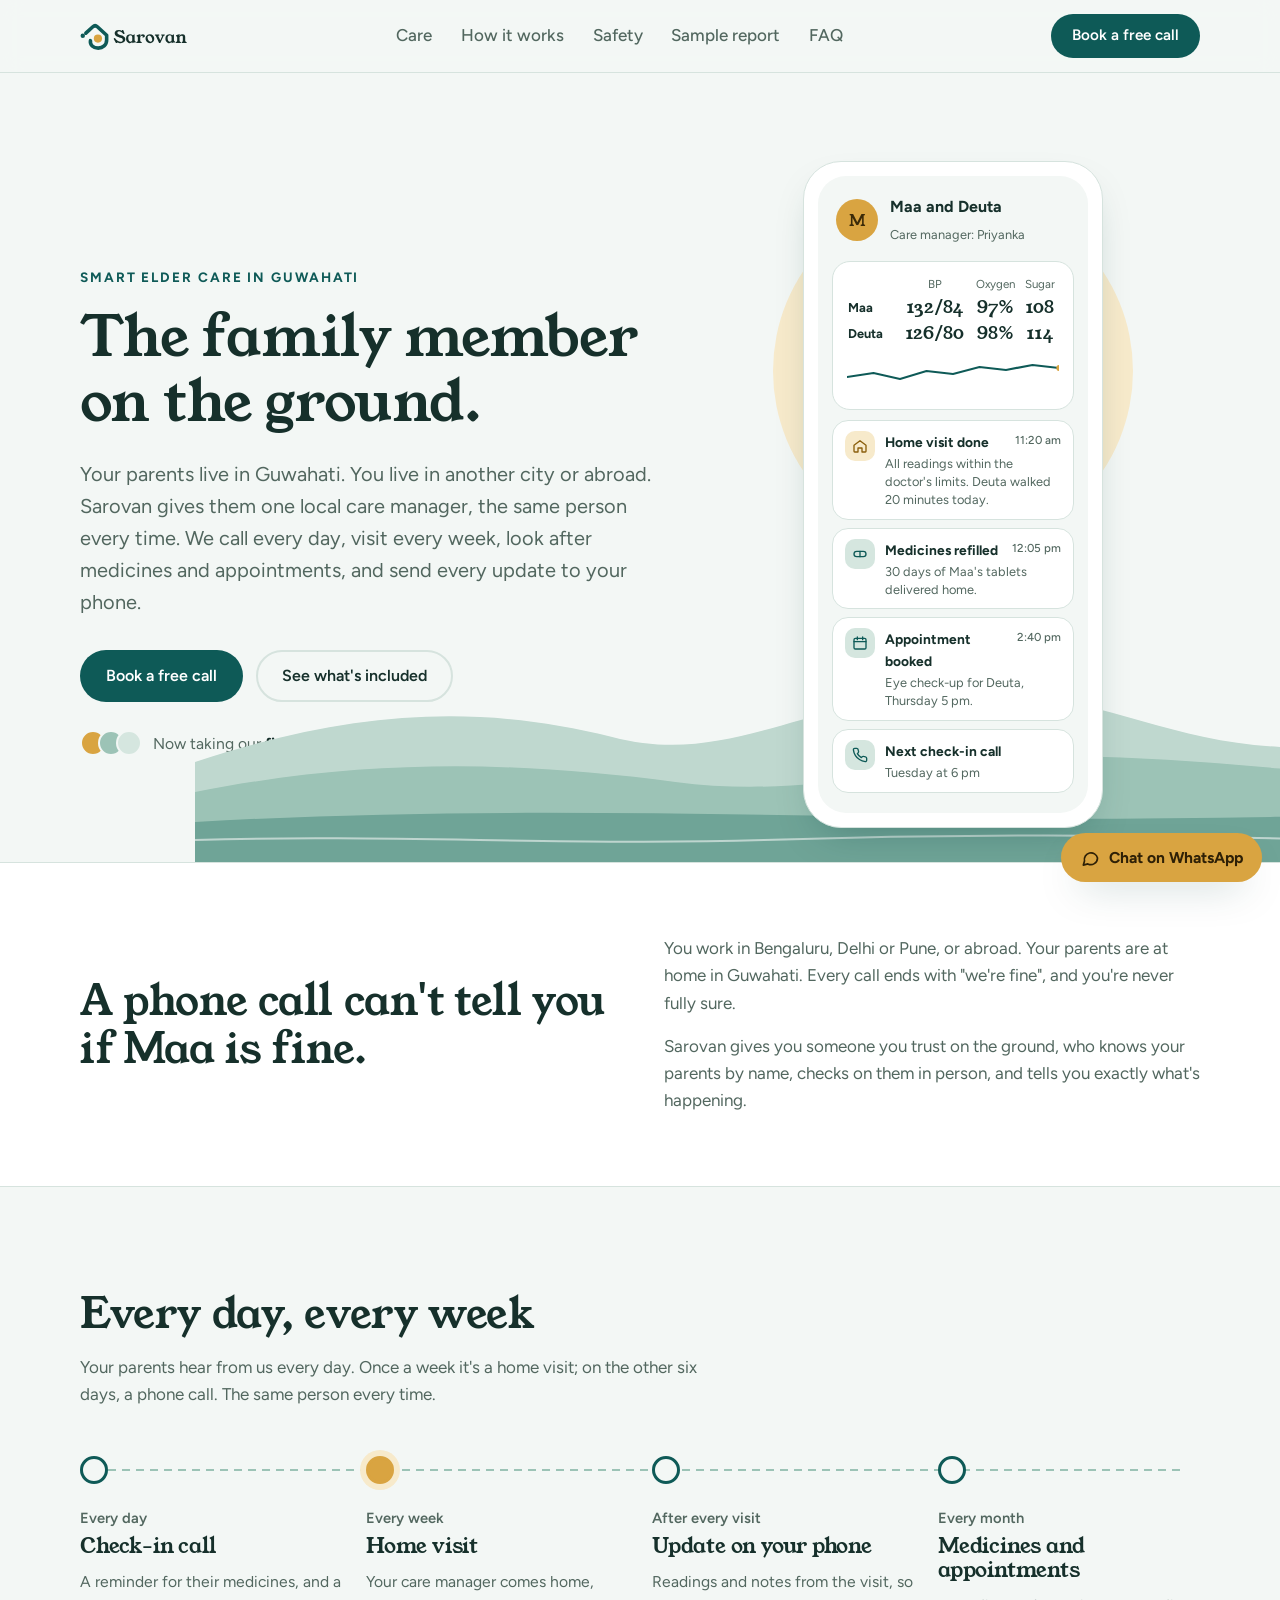
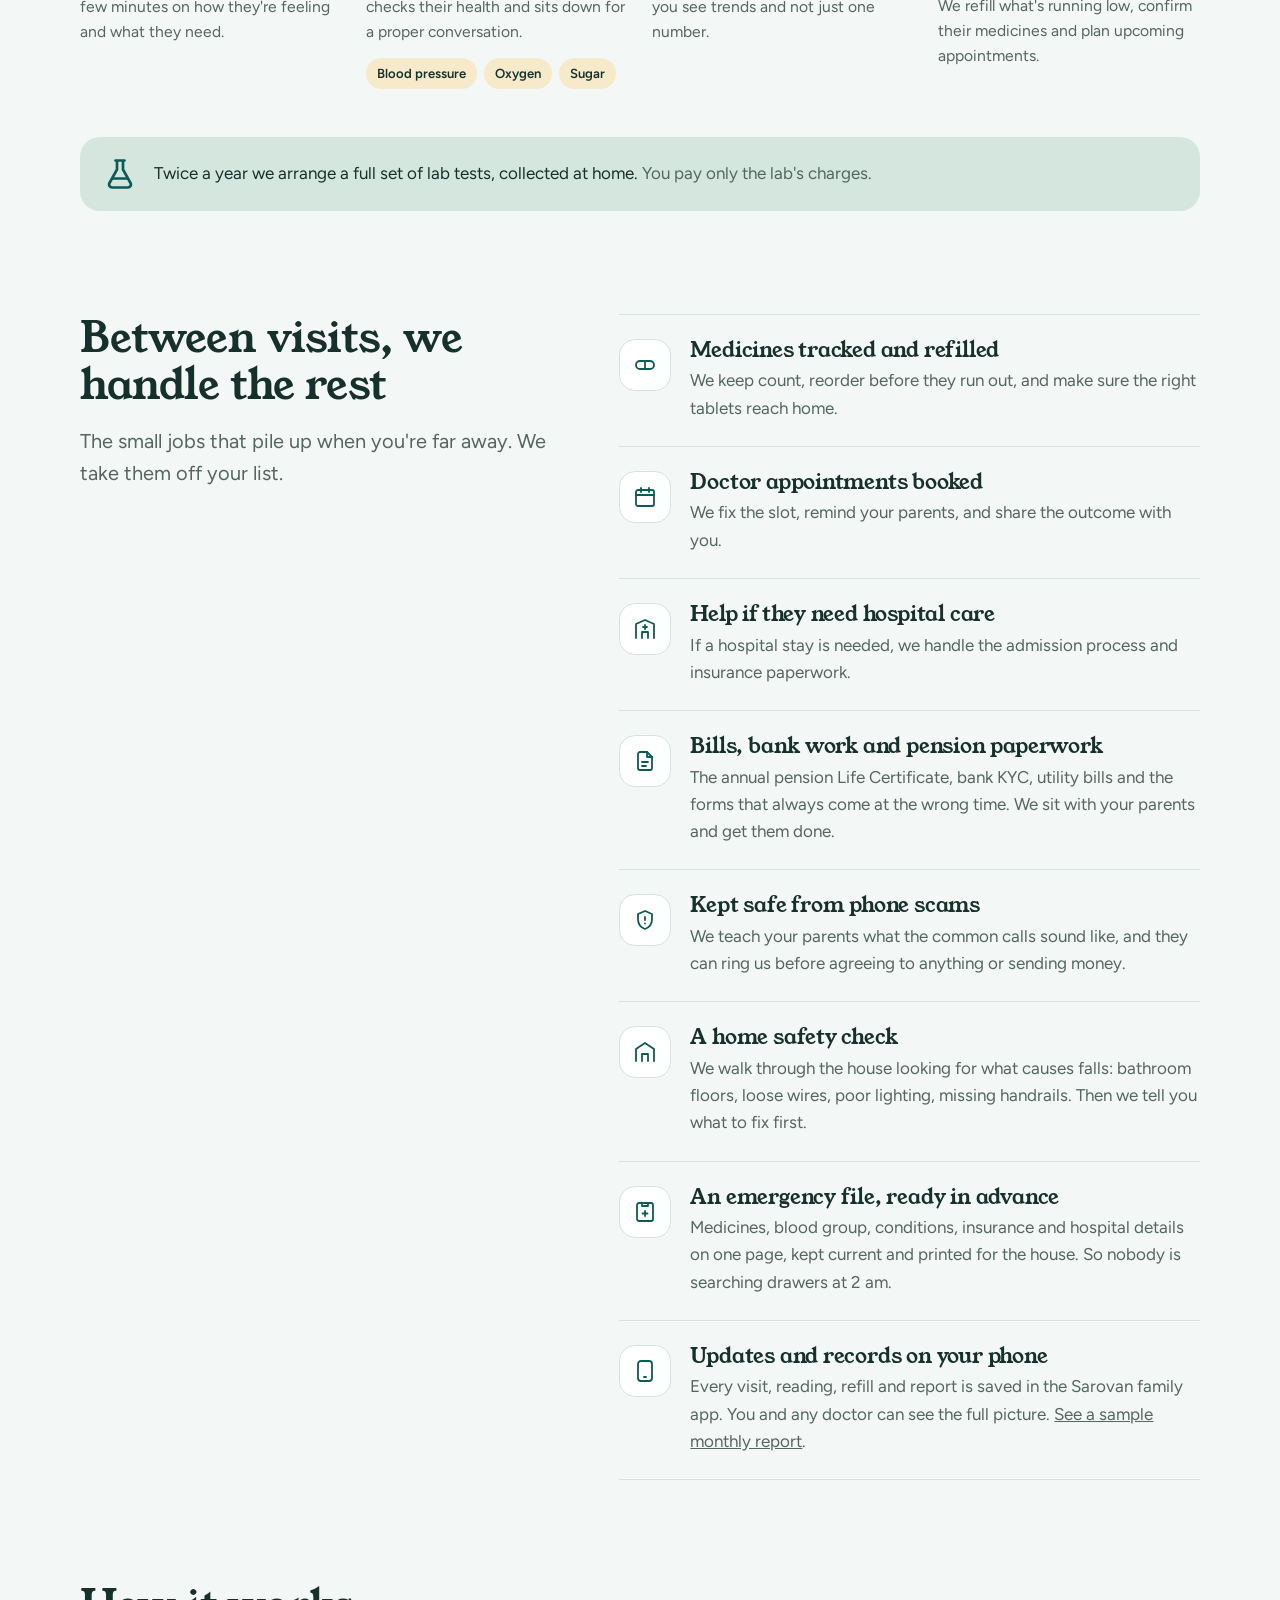
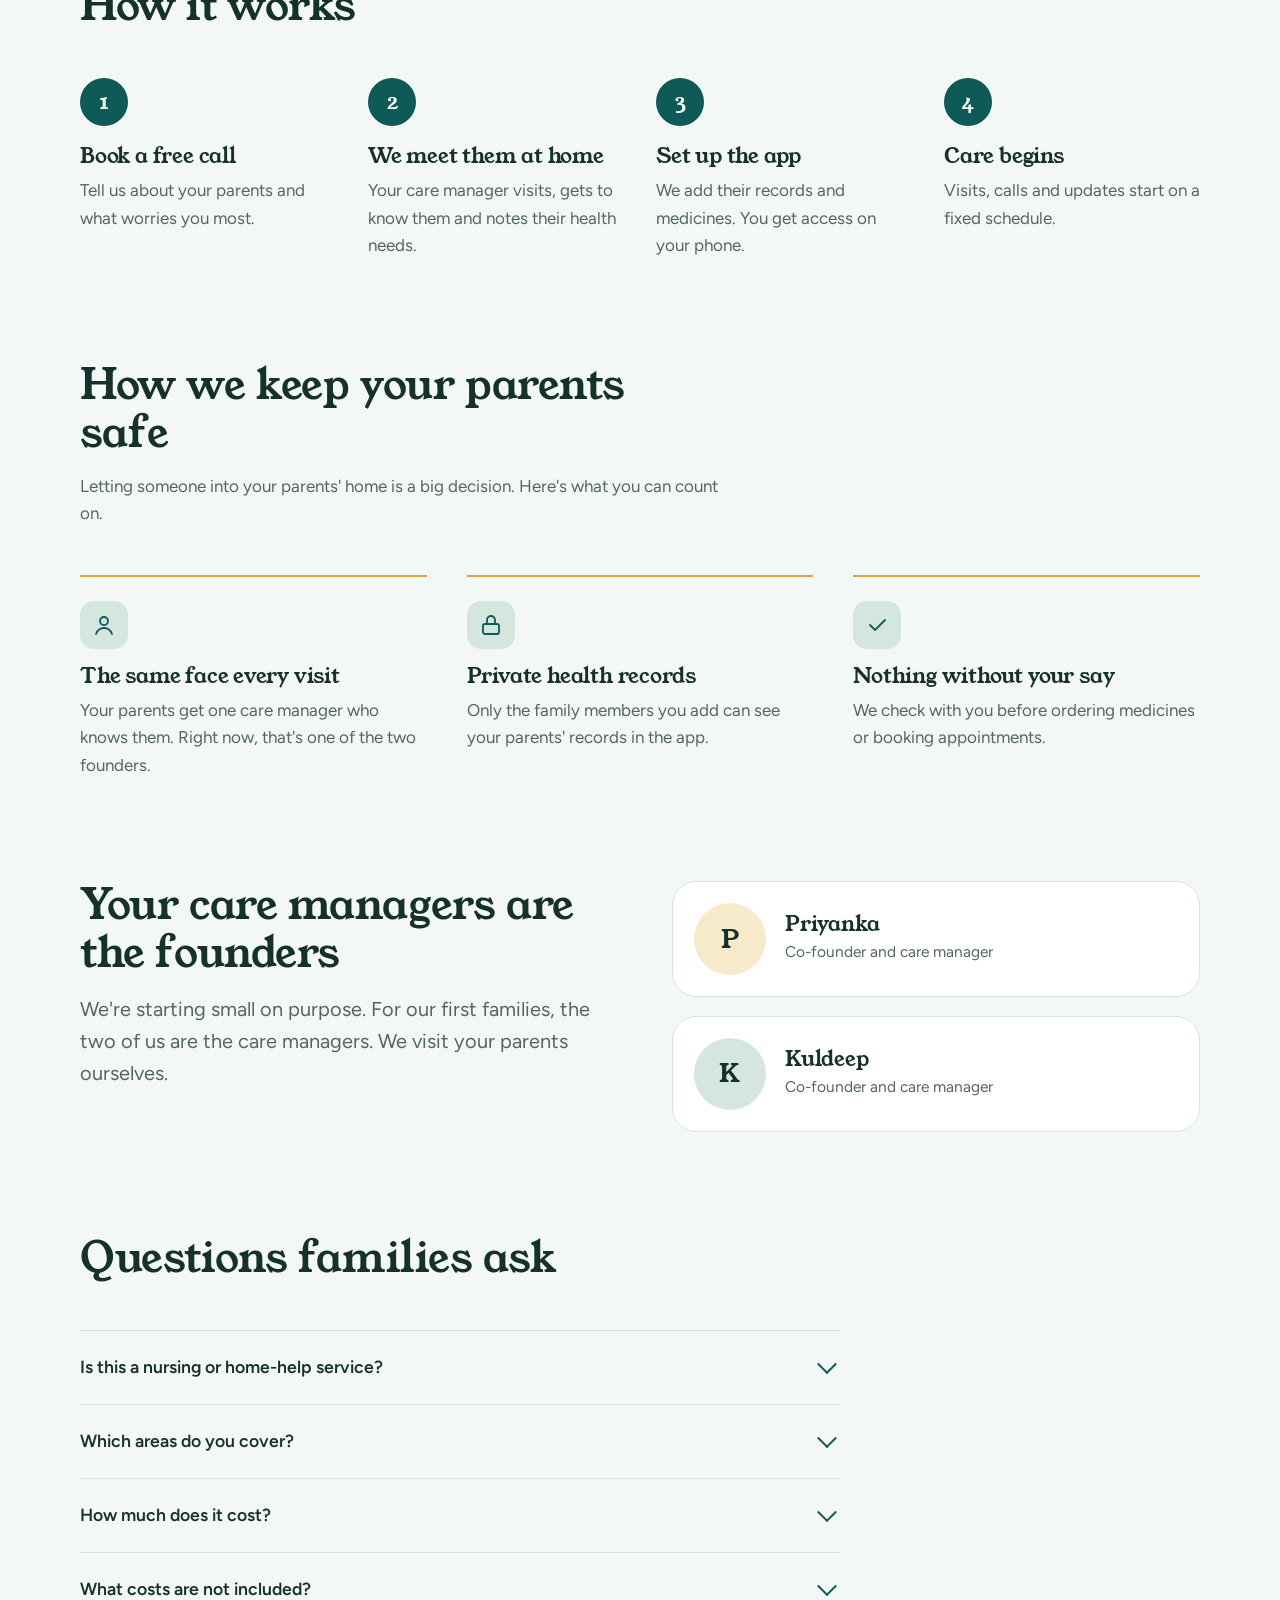
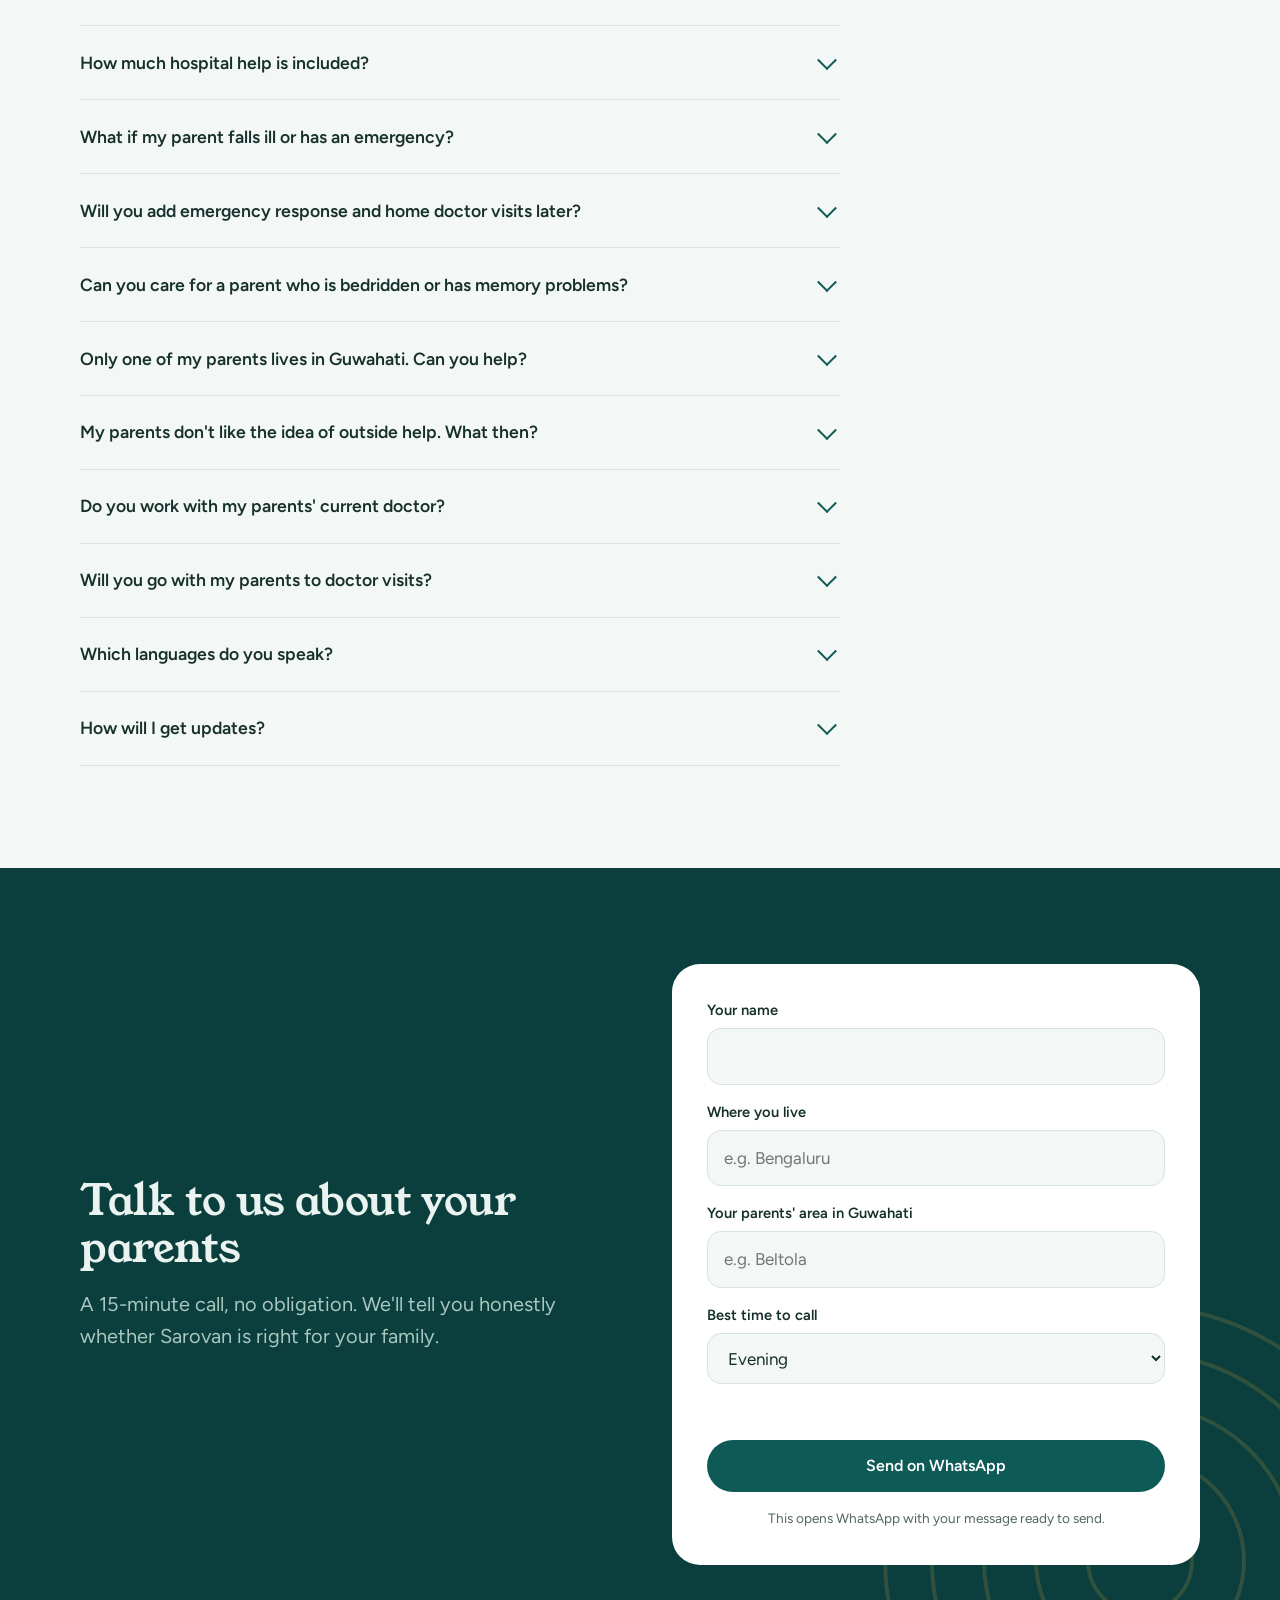
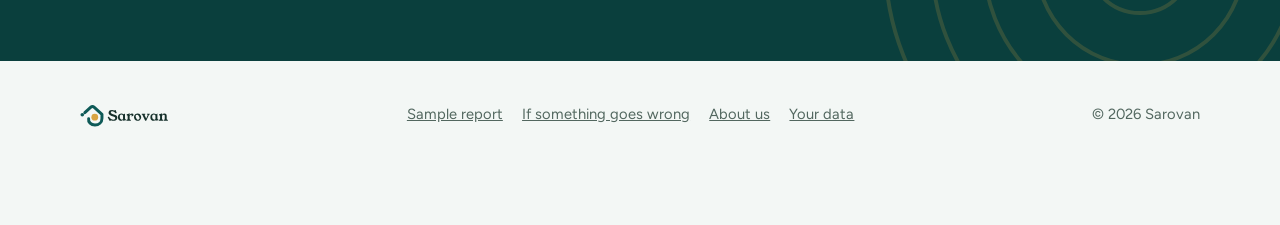
==== index.html @ 0ba33b28 "Sample readings per parent, doctor's-limits wording, report recheck - Home page sample card: one row" ====
<!doctype html>
<html lang="en">
<head>
<meta charset="utf-8">
<meta name="viewport" content="width=device-width, initial-scale=1">
<title>Sarovan | Smart elder care in Guwahati</title>
<meta name="description" content="Sarovan is the family member on the ground for parents in Guwahati whose children live far away. Daily calls, weekly home visits, and every update on your phone.">
<link rel="preconnect" href="https://fonts.googleapis.com">
<link rel="preconnect" href="https://fonts.gstatic.com" crossorigin>
<link href="https://fonts.googleapis.com/css2?family=Figtree:wght@400;500;600;700&family=Young+Serif&display=swap" rel="stylesheet">
<link rel="icon" href="/assets/favicon.ico" sizes="any">
<link rel="apple-touch-icon" href="/assets/sarovan-app-icon-180.png">
<meta property="og:image" content="https://sarovan.com/assets/og-image.png">
<meta name="twitter:image" content="https://sarovan.com/assets/og-image.png">
<style>
:root{
  --bg:#F3F7F5;
  --surface:#FFFFFF;
  --ink:#16302B;
  --muted:#52675F;
  --teal:#0E5A57;
  --teal-deep:#0A3F3D;
  --on-teal:#FFFFFF;
  --gold:#D9A441;
  --gold-soft:#F7EACB;
  --sage:#D5E6DF;
  --line:#D6E3DE;
  --hill-1:#BFD8CF;
  --hill-2:#9CC3B6;
  --hill-3:#6FA497;
  --band-bg:#0A3F3D;
  --band-ink:#EAF3F0;
  --band-muted:#A9C7BF;
  --shadow:0 18px 40px -18px rgba(10,63,61,.35);
  --serif:"Young Serif", Georgia, "Times New Roman", serif;
  --sans:"Figtree", system-ui, -apple-system, "Segoe UI", Roboto, sans-serif;
}
@media (prefers-color-scheme: dark){
  :root:not([data-theme="light"]){
    --bg:#0D1A18; --surface:#142522; --ink:#E6F0EC; --muted:#9BB2AA;
    --teal:#5DB5A9; --teal-deep:#0A2B29; --on-teal:#06201E;
    --gold:#E4B659; --gold-soft:#34291A; --sage:#1B3430; --line:#24403B;
    --hill-1:#1A3531; --hill-2:#1F4540; --hill-3:#28574F;
    --band-bg:#07211F; --band-ink:#E6F0EC; --band-muted:#8FB0A7;
    --shadow:0 18px 40px -18px rgba(0,0,0,.6);
  }
}
:root[data-theme="dark"]{
  --bg:#0D1A18; --surface:#142522; --ink:#E6F0EC; --muted:#9BB2AA;
  --teal:#5DB5A9; --teal-deep:#0A2B29; --on-teal:#06201E;
  --gold:#E4B659; --gold-soft:#34291A; --sage:#1B3430; --line:#24403B;
  --hill-1:#1A3531; --hill-2:#1F4540; --hill-3:#28574F;
  --band-bg:#07211F; --band-ink:#E6F0EC; --band-muted:#8FB0A7;
  --shadow:0 18px 40px -18px rgba(0,0,0,.6);
}

*{box-sizing:border-box}
html{scroll-behavior:smooth}
@media (prefers-reduced-motion: reduce){html{scroll-behavior:auto}}
body{margin:0;background:var(--bg);color:var(--ink);font-family:var(--sans);font-size:1.0625rem;line-height:1.6;-webkit-font-smoothing:antialiased}
img,svg{max-width:100%}
a{color:inherit}
:focus-visible{outline:3px solid var(--gold);outline-offset:3px;border-radius:6px}
.wrap{width:min(1120px,100% - 40px);margin-inline:auto}
h1,h2,h3{font-family:var(--serif);font-weight:400;line-height:1.15;margin:0;letter-spacing:-.01em}
h1{font-size:clamp(2.3rem,5.2vw,3.9rem)}
h2{font-size:clamp(1.8rem,3.6vw,2.6rem)}
h3{font-size:1.3rem}
p{margin:0}
.lede{font-size:clamp(1.08rem,1.6vw,1.25rem);color:var(--muted);max-width:34em}

/* buttons */
.btn{display:inline-flex;align-items:center;justify-content:center;gap:.5rem;font:600 1rem/1 var(--sans);padding:1rem 1.5rem;border-radius:999px;text-decoration:none;border:2px solid transparent;cursor:pointer;transition:background .2s,color .2s,border-color .2s}
.btn-primary{background:var(--teal);color:var(--on-teal)}
.btn-primary:hover{background:var(--teal-deep);color:#fff}
.btn-ghost{border-color:var(--line);color:var(--ink);background:transparent}
.btn-ghost:hover{border-color:var(--teal)}

/* header */
.site-header{position:sticky;top:0;z-index:20;background:color-mix(in srgb,var(--bg) 88%,transparent);backdrop-filter:blur(10px);-webkit-backdrop-filter:blur(10px);border-bottom:1px solid var(--line)}
.nav{display:flex;align-items:center;justify-content:space-between;height:72px;gap:1rem}
.brand{display:flex;align-items:center;gap:.6rem;text-decoration:none;font-family:var(--serif);font-size:1.55rem;color:var(--ink)}
.brand img{height:34px;width:auto;display:block}
.nav-links{display:flex;gap:1.8rem;list-style:none;margin:0;padding:0}
.nav-links a{text-decoration:none;color:var(--muted);font-weight:500}
.nav-links a:hover{color:var(--ink)}
.nav .btn{padding:.75rem 1.2rem;font-size:.95rem}
@media (max-width:860px){.nav-links{display:none}}

/* hero */
.hero{position:relative;overflow:hidden;padding:clamp(3rem,7vw,5.5rem) 0 0}
.hero-grid{display:grid;grid-template-columns:1.08fr .92fr;gap:3rem;align-items:center}
.hero h1{max-width:12em;font-size:min(calc(5.36vw - 4.7px),3.55rem)} /* keeps "The family member" on one line, as in the deck */
@media (max-width:860px){.hero h1{font-size:clamp(1.7rem,calc((100vw - 40px) / 10.1),3.55rem)}}
.hero .kicker{color:var(--teal);font-weight:700;font-size:.85rem;letter-spacing:.14em;text-transform:uppercase;margin-bottom:1rem}
.hero .nowrap{white-space:nowrap}
.hero .lede{margin-top:1.4rem}
.hero-actions{display:flex;flex-wrap:wrap;gap:.8rem;margin-top:2rem}
.enrol-note{display:flex;align-items:center;gap:.7rem;margin-top:1.8rem;color:var(--muted);font-size:.98rem}
.enrol-note .seats{display:flex}
.enrol-note .seats span{width:26px;height:26px;border-radius:50%;border:2px solid var(--bg);margin-left:-8px;background:var(--sage)}
.enrol-note .seats span:first-child{margin-left:0;background:var(--gold)}
.enrol-note .seats span:nth-child(2){background:var(--hill-2)}
.enrol-note strong{color:var(--ink)}

.hero-visual{position:relative;display:flex;justify-content:center;align-items:flex-end;min-height:560px}
.sun{position:absolute;width:360px;height:360px;border-radius:50%;background:var(--gold-soft);top:30px;left:50%;transform:translateX(-50%)}
.sun::after{content:"";position:absolute;inset:60px;border-radius:50%;background:var(--gold);opacity:.35}
.landscape{position:absolute;left:-40vw;right:-40vw;bottom:0;height:220px;pointer-events:none}
.landscape svg{width:100%;height:100%;display:block}

/* phone */
.phone{position:relative;z-index:2;width:300px;background:var(--surface);border-radius:38px;padding:14px;box-shadow:var(--shadow);border:1px solid var(--line);margin-bottom:34px}
.phone-screen{border-radius:28px;background:var(--bg);padding:18px 14px 20px;min-height:500px}
.ph-top{display:flex;align-items:center;gap:.7rem;padding:0 4px 14px}
.ph-avatar{width:42px;height:42px;border-radius:50%;background:var(--gold);display:grid;place-items:center;font-family:var(--serif);color:#3B2A08;font-size:1rem}
.ph-top b{display:block;font-size:1rem}
.ph-top small{color:var(--muted);font-size:.8rem}
.vitals{background:var(--surface);border-radius:18px;padding:12px 14px;border:1px solid var(--line);margin-bottom:10px}
.vitals-table{width:100%;border-collapse:collapse;text-align:center}
.vitals-table thead th{color:var(--muted);font-size:.72rem;font-weight:400;padding-bottom:2px}
.vitals-table tbody th{text-align:left;font-size:.8rem;font-weight:700;padding-right:.4rem}
.vitals-table td{font-family:var(--serif);font-size:1.1rem;line-height:1.35;white-space:nowrap}
.spark{margin-top:8px;height:34px;width:100%}
.feed{display:flex;flex-direction:column;gap:8px}
.note{background:var(--surface);border-radius:16px;padding:10px 12px;border:1px solid var(--line);display:grid;grid-template-columns:30px 1fr;gap:10px;align-items:start}
.note .ic{width:30px;height:30px;border-radius:10px;display:grid;place-items:center;background:var(--sage);color:var(--teal)}
.note .ic.gold{background:var(--gold-soft);color:#8A5E0B}
@media (prefers-color-scheme: dark){:root:not([data-theme="light"]) .note .ic.gold{color:var(--gold)}}
:root[data-theme="dark"] .note .ic.gold{color:var(--gold)}
.note .ic svg{width:16px;height:16px}
.note b{font-size:.86rem;display:flex;justify-content:space-between;gap:.5rem}
.note b time{color:var(--muted);font-weight:500;font-size:.72rem;white-space:nowrap}
.note p{font-size:.8rem;color:var(--muted);line-height:1.4;margin-top:2px}
@media (prefers-reduced-motion: no-preference){
  .feed .note{opacity:0;transform:translateY(12px);animation:rise .55s cubic-bezier(.2,.7,.2,1) forwards}
  .feed .note:nth-child(1){animation-delay:.5s}
  .feed .note:nth-child(2){animation-delay:1.1s}
  .feed .note:nth-child(3){animation-delay:1.7s}
  .feed .note:nth-child(4){animation-delay:2.3s}
}
@keyframes rise{to{opacity:1;transform:none}}

@media (max-width:860px){
  .hero-grid{grid-template-columns:1fr;gap:1rem}
  .hero-visual{min-height:auto;padding-top:2rem}
  .sun{width:280px;height:280px}
  .phone{width:min(300px,100%)}
}

/* distance statement */
.distance{background:var(--surface);border-block:1px solid var(--line);padding:clamp(3rem,6vw,4.5rem) 0}
.distance-grid{display:grid;grid-template-columns:1fr 1fr;gap:3rem;align-items:center}
.distance h2{max-width:14em}
.distance p{color:var(--muted);max-width:32em}
.distance p + p{margin-top:1rem}
@media (max-width:860px){.distance-grid{grid-template-columns:1fr;gap:1.2rem}}

/* sections */
.section{padding:clamp(4rem,8vw,6.5rem) 0}
.section-head{max-width:40rem;margin-bottom:3rem}
.section-head p{color:var(--muted);margin-top:1rem}

/* month timeline */
.month{position:relative;display:grid;grid-template-columns:repeat(4,1fr);gap:1.5rem;list-style:none;margin:0;padding:0}
.month::before{content:"";position:absolute;top:13px;left:14px;right:14px;height:2px;background:repeating-linear-gradient(90deg,var(--hill-2) 0 8px,transparent 8px 14px)}
.month li{position:relative;padding-top:3rem}
.dot{position:absolute;top:0;left:0;width:28px;height:28px;border-radius:50%;background:var(--bg);border:3px solid var(--teal)}
.month li.visit .dot{background:var(--gold);border-color:var(--gold);box-shadow:0 0 0 6px var(--gold-soft)}
.wk{font-weight:600;color:var(--muted);font-size:.92rem}
.month h3{margin:.25rem 0 .6rem}
.month p{color:var(--muted);font-size:.98rem}
.checks{display:flex;flex-wrap:wrap;gap:.4rem;margin-top:.9rem;padding:0;list-style:none}
.checks li{padding:.3rem .7rem;border-radius:999px;background:var(--gold-soft);font-size:.82rem;font-weight:600}
.twice{margin-top:3rem;display:flex;align-items:center;gap:1rem;padding:1.2rem 1.4rem;border-radius:20px;background:var(--sage)}
.twice svg{flex:none;width:36px;height:36px;color:var(--teal)}
.twice p{color:var(--ink)}
.twice span{color:var(--muted)}
@media (max-width:860px){
  .month{grid-template-columns:1fr;gap:2rem;padding-left:3rem}
  .month::before{top:14px;bottom:14px;left:13px;right:auto;width:2px;height:auto;background:repeating-linear-gradient(180deg,var(--hill-2) 0 8px,transparent 8px 14px)}
  .month li{padding-top:0}
  .dot{left:-3rem}
}

/* between visits */
.between{display:grid;grid-template-columns:.9fr 1.1fr;gap:4rem;align-items:start}
.between-list{list-style:none;margin:0;padding:0}
.between-list li{display:grid;grid-template-columns:52px 1fr;gap:1.2rem;padding:1.5rem 0;border-top:1px solid var(--line)}
.between-list li:last-child{border-bottom:1px solid var(--line)}
.between-list .ic{width:52px;height:52px;border-radius:16px;background:var(--surface);border:1px solid var(--line);display:grid;place-items:center;color:var(--teal)}
.between-list .ic svg{width:24px;height:24px}
.between-list p{color:var(--muted);margin-top:.3rem}
@media (max-width:860px){.between{grid-template-columns:1fr;gap:2rem}}

/* steps */
.steps{display:grid;grid-template-columns:repeat(4,1fr);gap:2rem;counter-reset:step;list-style:none;margin:0;padding:0}
.steps li{counter-increment:step}
.steps li::before{content:counter(step);display:grid;place-items:center;width:48px;height:48px;border-radius:50%;background:var(--teal);color:var(--on-teal);font-family:var(--serif);font-size:1.3rem;margin-bottom:1.2rem}
.steps p{color:var(--muted);margin-top:.5rem}
@media (max-width:860px){.steps{grid-template-columns:1fr 1fr}}
@media (max-width:520px){.steps{grid-template-columns:1fr}}

/* safety */
.trust{list-style:none;margin:0;padding:0;display:grid;grid-template-columns:repeat(3,1fr);gap:2.5rem}
.trust li{border-top:2px solid var(--gold);padding-top:1.5rem}
.trust .ic{width:48px;height:48px;border-radius:14px;background:var(--sage);color:var(--teal);display:grid;place-items:center;margin-bottom:1rem}
.trust .ic svg{width:24px;height:24px}
.trust p{color:var(--muted);margin-top:.5rem}
@media (max-width:860px){.trust{grid-template-columns:1fr;gap:2rem}}

/* founders */
.founders{display:grid;grid-template-columns:1fr 1fr;gap:4rem;align-items:start}
.people{display:grid;gap:1.2rem}
.person{display:grid;grid-template-columns:72px 1fr;gap:1.2rem;align-items:center;padding:1.3rem;background:var(--surface);border-radius:24px;border:1px solid var(--line)}
.person .av{width:72px;height:72px;border-radius:50%;display:grid;place-items:center;font-family:var(--serif);font-size:1.6rem;background:var(--gold-soft);color:var(--ink)}
.person:nth-child(2) .av{background:var(--sage)}
.person p{color:var(--muted);font-size:.97rem;margin-top:.2rem}
@media (max-width:860px){.founders{grid-template-columns:1fr;gap:2.5rem}}

/* faq */
.faq{max-width:760px}
.faq details{border-top:1px solid var(--line)}
.faq details:last-child{border-bottom:1px solid var(--line)}
.faq summary{list-style:none;cursor:pointer;padding:1.4rem 2.5rem 1.4rem 0;font-weight:600;font-size:1.1rem;position:relative}
.faq summary::-webkit-details-marker{display:none}
.faq summary::after{content:"";position:absolute;right:6px;top:50%;width:12px;height:12px;border-right:2px solid var(--teal);border-bottom:2px solid var(--teal);transform:translateY(-70%) rotate(45deg);transition:transform .2s}
.faq details[open] summary::after{transform:translateY(-30%) rotate(-135deg)}
.faq details p{padding:0 0 1.4rem;color:var(--muted);max-width:40em}

/* contact */
.contact{background:var(--band-bg);color:var(--band-ink);padding:clamp(4rem,8vw,6rem) 0;position:relative;overflow:hidden}
.contact-grid{display:grid;grid-template-columns:1fr 1fr;gap:4rem;align-items:center;position:relative;z-index:1}
.contact p.lede{color:var(--band-muted);margin-top:1rem}
.form{background:var(--surface);color:var(--ink);border-radius:28px;padding:clamp(1.5rem,3vw,2.2rem);display:grid;gap:1rem}
.field label{display:block;font-weight:600;font-size:.92rem;margin-bottom:.35rem}
.field input,.field select{width:100%;font:inherit;padding:.85rem 1rem;border-radius:14px;border:1.5px solid var(--line);background:var(--bg);color:var(--ink)}
.field input:focus,.field select:focus{outline:none;border-color:var(--teal)}
.form .btn{width:100%;margin-top:.4rem}
.form-hint{font-size:.85rem;color:var(--muted);text-align:center}
.form-error{font-size:.9rem;color:#B3261E;min-height:1.2em}
@media (prefers-color-scheme: dark){:root:not([data-theme="light"]) .form-error{color:#F2B8B5}}
:root[data-theme="dark"] .form-error{color:#F2B8B5}
.ripples{position:absolute;right:-120px;bottom:-160px;width:520px;height:520px;opacity:.18;color:var(--gold)}
@media (max-width:860px){.contact-grid{grid-template-columns:1fr;gap:2.5rem}}

/* floating chat */
.chat-fab{position:fixed;right:18px;bottom:18px;z-index:30;display:inline-flex;align-items:center;gap:.55rem;padding:.9rem 1.2rem;border-radius:999px;background:var(--gold);color:#2E2006;font:700 .98rem/1 var(--sans);text-decoration:none;box-shadow:var(--shadow)}
.chat-fab:hover{filter:brightness(1.05)}
.chat-fab svg{width:20px;height:20px}
@media (max-width:520px){.chat-fab span{display:none}.chat-fab{padding:1rem}}

footer{padding:2.5rem 0 6rem;color:var(--muted);font-size:.92rem}
.foot{display:flex;flex-wrap:wrap;justify-content:space-between;gap:1rem;align-items:center}
.foot .brand{font-size:1.25rem}
.foot .brand img{height:28px;width:auto;display:block}
</style>
</head>
<body>

<header class="site-header">
  <nav class="wrap nav" aria-label="Main">
    <a class="brand" href="/" aria-label="Sarovan home">
      <picture>
        <source srcset="/assets/sarovan-logo-dark.svg" media="(prefers-color-scheme: dark)">
        <img src="/assets/sarovan-logo.svg" alt="Sarovan" width="204" height="64">
      </picture>
    </a>
    <ul class="nav-links">
      <li><a href="#care">Care</a></li>
      <li><a href="#how">How it works</a></li>
      <li><a href="#safety">Safety</a></li>
      <li><a href="/sample-report/">Sample report</a></li>
      <li><a href="#faq">FAQ</a></li>
    </ul>
    <a class="btn btn-primary" href="#contact">Book a free call</a>
  </nav>
</header>

<main id="top">

<section class="hero">
  <div class="wrap hero-grid">
    <div>
      <p class="kicker">Smart elder care in Guwahati</p>
      <h1>The family member <span class="nowrap">on the ground.</span></h1>
      <p class="lede">Your parents live in Guwahati. You live in another city or abroad. Sarovan gives them one local care manager, the same person every time. We call every day, visit every week, look after medicines and appointments, and send every update to your phone.</p>
      <div class="hero-actions">
        <a class="btn btn-primary" href="#contact">Book a free call</a>
        <a class="btn btn-ghost" href="#care">See what's included</a>
      </div>
      <div class="enrol-note">
        <div class="seats" aria-hidden="true"><span></span><span></span><span></span></div>
        <p>Now taking our <strong>first families</strong>, anywhere in Guwahati</p>
      </div>
    </div>

    <div class="hero-visual" aria-label="Example of the Sarovan family app">
      <div class="sun" aria-hidden="true"></div>
      <div class="phone">
        <div class="phone-screen">
          <div class="ph-top">
            <div class="ph-avatar" aria-hidden="true">M</div>
            <div><b>Maa and Deuta</b><small>Care manager: Priyanka</small></div>
          </div>
          <div class="vitals">
            <table class="vitals-table">
              <thead><tr><td></td><th scope="col">BP</th><th scope="col">Oxygen</th><th scope="col">Sugar</th></tr></thead>
              <tbody>
                <tr><th scope="row">Maa</th><td>132/84</td><td>97%</td><td>108</td></tr>
                <tr><th scope="row">Deuta</th><td>126/80</td><td>98%</td><td>114</td></tr>
              </tbody>
            </table>
            <svg class="spark" viewBox="0 0 240 34" preserveAspectRatio="none" aria-hidden="true">
              <path d="M0 22 L30 18 L60 24 L90 16 L120 19 L150 12 L180 15 L210 10 L240 13" fill="none" stroke="var(--teal)" stroke-width="2.2" stroke-linecap="round" stroke-linejoin="round"/>
              <circle cx="240" cy="13" r="3" fill="var(--gold)"/>
            </svg>
          </div>
          <div class="feed">
            <div class="note">
              <div class="ic gold"><svg viewBox="0 0 24 24" fill="none" stroke="currentColor" stroke-width="2" stroke-linecap="round" stroke-linejoin="round"><path d="M3 11l9-7 9 7v9a1 1 0 0 1-1 1h-5v-6h-6v6H4a1 1 0 0 1-1-1z"/></svg></div>
              <div><b>Home visit done <time>11:20 am</time></b><p>All readings within the doctor's limits. Deuta walked 20 minutes today.</p></div>
            </div>
            <div class="note">
              <div class="ic"><svg viewBox="0 0 24 24" fill="none" stroke="currentColor" stroke-width="2" stroke-linecap="round" stroke-linejoin="round"><rect x="3" y="8" width="18" height="8" rx="4"/><path d="M12 8v8"/></svg></div>
              <div><b>Medicines refilled <time>12:05 pm</time></b><p>30 days of Maa's tablets delivered home.</p></div>
            </div>
            <div class="note">
              <div class="ic"><svg viewBox="0 0 24 24" fill="none" stroke="currentColor" stroke-width="2" stroke-linecap="round" stroke-linejoin="round"><rect x="3" y="5" width="18" height="16" rx="2"/><path d="M16 3v4M8 3v4M3 10h18"/></svg></div>
              <div><b>Appointment booked <time>2:40 pm</time></b><p>Eye check-up for Deuta, Thursday 5 pm.</p></div>
            </div>
            <div class="note">
              <div class="ic"><svg viewBox="0 0 24 24" fill="none" stroke="currentColor" stroke-width="2" stroke-linecap="round" stroke-linejoin="round"><path d="M22 16.9v3a2 2 0 0 1-2.2 2 19.8 19.8 0 0 1-8.6-3.1 19.5 19.5 0 0 1-6-6A19.8 19.8 0 0 1 2.1 4.2 2 2 0 0 1 4.1 2h3a2 2 0 0 1 2 1.7c.1 1 .4 1.9.7 2.8a2 2 0 0 1-.5 2.1L8 9.9a16 16 0 0 0 6 6l1.3-1.3a2 2 0 0 1 2.1-.4c.9.3 1.8.6 2.8.7a2 2 0 0 1 1.7 2z"/></svg></div>
              <div><b>Next check-in call</b><p>Tuesday at 6 pm</p></div>
            </div>
          </div>
        </div>
      </div>
      <div class="landscape" aria-hidden="true">
        <svg viewBox="0 0 1200 220" preserveAspectRatio="none">
          <path d="M0 120 C120 70 220 60 330 95 C420 125 480 60 590 50 C700 40 760 100 860 105 C960 110 1040 70 1200 80 V220 H0Z" fill="var(--hill-1)"/>
          <path d="M0 150 C140 115 260 120 380 140 C500 160 600 110 720 115 C860 120 950 150 1200 135 V220 H0Z" fill="var(--hill-2)"/>
          <path d="M0 180 C200 165 400 172 600 176 C800 180 1000 168 1200 172 V220 H0Z" fill="var(--hill-3)"/>
          <path d="M0 198 C150 192 300 204 450 198 S750 192 900 198 1100 204 1200 198" stroke="var(--bg)" stroke-width="2" fill="none" opacity=".6"/>
        </svg>
      </div>
    </div>
  </div>
</section>

<section class="distance">
  <div class="wrap distance-grid">
    <h2>A phone call can't tell you if Maa is fine.</h2>
    <div>
      <p>You work in Bengaluru, Delhi or Pune, or abroad. Your parents are at home in Guwahati. Every call ends with "we're fine", and you're never fully sure.</p>
      <p>Sarovan gives you someone you trust on the ground, who knows your parents by name, checks on them in person, and tells you exactly what's happening.</p>
    </div>
  </div>
</section>

<section class="section" id="care">
  <div class="wrap">
    <div class="section-head">
      <h2>Every day, every week</h2>
      <p>Your parents hear from us every day. Once a week it's a home visit; on the other six days, a phone call. The same person every time.</p>
    </div>
    <ol class="month">
      <li>
        <span class="dot" aria-hidden="true"></span>
        <span class="wk">Every day</span>
        <h3>Check-in call</h3>
        <p>A reminder for their medicines, and a few minutes on how they're feeling and what they need.</p>
      </li>
      <li class="visit">
        <span class="dot" aria-hidden="true"></span>
        <span class="wk">Every week</span>
        <h3>Home visit</h3>
        <p>Your care manager comes home, checks their health and sits down for a proper conversation.</p>
        <ul class="checks"><li>Blood pressure</li><li>Oxygen</li><li>Sugar</li></ul>
      </li>
      <li>
        <span class="dot" aria-hidden="true"></span>
        <span class="wk">After every visit</span>
        <h3>Update on your phone</h3>
        <p>Readings and notes from the visit, so you see trends and not just one number.</p>
      </li>
      <li>
        <span class="dot" aria-hidden="true"></span>
        <span class="wk">Every month</span>
        <h3>Medicines and appointments</h3>
        <p>We refill what's running low, confirm their medicines and plan upcoming appointments.</p>
      </li>
    </ol>
    <div class="twice">
      <svg viewBox="0 0 24 24" fill="none" stroke="currentColor" stroke-width="1.8" stroke-linecap="round" stroke-linejoin="round" aria-hidden="true"><path d="M9 3h6M10 3v6l-5 9a2 2 0 0 0 1.8 3h10.4a2 2 0 0 0 1.8-3l-5-9V3"/><path d="M7 15h10"/></svg>
      <p>Twice a year we arrange a full set of lab tests, collected at home. <span>You pay only the lab's charges.</span></p>
    </div>
  </div>
</section>

<section class="section" style="padding-top:0">
  <div class="wrap between">
    <div>
      <h2>Between visits, we handle the rest</h2>
      <p class="lede" style="margin-top:1rem">The small jobs that pile up when you're far away. We take them off your list.</p>
    </div>
    <ul class="between-list">
      <li>
        <div class="ic"><svg viewBox="0 0 24 24" fill="none" stroke="currentColor" stroke-width="1.8" stroke-linecap="round" stroke-linejoin="round"><rect x="3" y="8" width="18" height="8" rx="4"/><path d="M12 8v8"/></svg></div>
        <div><h3>Medicines tracked and refilled</h3><p>We keep count, reorder before they run out, and make sure the right tablets reach home.</p></div>
      </li>
      <li>
        <div class="ic"><svg viewBox="0 0 24 24" fill="none" stroke="currentColor" stroke-width="1.8" stroke-linecap="round" stroke-linejoin="round"><rect x="3" y="5" width="18" height="16" rx="2"/><path d="M16 3v4M8 3v4M3 10h18"/></svg></div>
        <div><h3>Doctor appointments booked</h3><p>We fix the slot, remind your parents, and share the outcome with you.</p></div>
      </li>
      <li>
        <div class="ic"><svg viewBox="0 0 24 24" fill="none" stroke="currentColor" stroke-width="1.8" stroke-linecap="round" stroke-linejoin="round"><path d="M3 21V7l9-4 9 4v14"/><path d="M9 21v-6h6v6M12 8v4M10 10h4"/></svg></div>
        <div><h3>Help if they need hospital care</h3><p>If a hospital stay is needed, we handle the admission process and insurance paperwork.</p></div>
      </li>
      <li>
        <div class="ic"><svg viewBox="0 0 24 24" fill="none" stroke="currentColor" stroke-width="1.8" stroke-linecap="round" stroke-linejoin="round"><path d="M14 3H7a2 2 0 0 0-2 2v14a2 2 0 0 0 2 2h10a2 2 0 0 0 2-2V8z"/><path d="M14 3v5h5M9 13h6M9 17h4"/></svg></div>
        <div><h3>Bills, bank work and pension paperwork</h3><p>The annual pension Life Certificate, bank KYC, utility bills and the forms that always come at the wrong time. We sit with your parents and get them done.</p></div>
      </li>
      <li>
        <div class="ic"><svg viewBox="0 0 24 24" fill="none" stroke="currentColor" stroke-width="1.8" stroke-linecap="round" stroke-linejoin="round"><path d="M12 3l7 3v5c0 5-3 8.5-7 10-4-1.5-7-5-7-10V6z"/><path d="M12 9v3M12 15.5v.01"/></svg></div>
        <div><h3>Kept safe from phone scams</h3><p>We teach your parents what the common calls sound like, and they can ring us before agreeing to anything or sending money.</p></div>
      </li>
      <li>
        <div class="ic"><svg viewBox="0 0 24 24" fill="none" stroke="currentColor" stroke-width="1.8" stroke-linecap="round" stroke-linejoin="round"><path d="M3 21V9l9-6 9 6v12"/><path d="M9 21v-7h6v7"/></svg></div>
        <div><h3>A home safety check</h3><p>We walk through the house looking for what causes falls: bathroom floors, loose wires, poor lighting, missing handrails. Then we tell you what to fix first.</p></div>
      </li>
      <li>
        <div class="ic"><svg viewBox="0 0 24 24" fill="none" stroke="currentColor" stroke-width="1.8" stroke-linecap="round" stroke-linejoin="round"><rect x="4" y="3" width="16" height="18" rx="2"/><path d="M9 3v3h6V3M12 11v5M9.5 13.5h5"/></svg></div>
        <div><h3>An emergency file, ready in advance</h3><p>Medicines, blood group, conditions, insurance and hospital details on one page, kept current and printed for the house. So nobody is searching drawers at 2 am.</p></div>
      </li>
      <li>
        <div class="ic"><svg viewBox="0 0 24 24" fill="none" stroke="currentColor" stroke-width="1.8" stroke-linecap="round" stroke-linejoin="round"><rect x="5" y="2" width="14" height="20" rx="3"/><path d="M11 18h2"/></svg></div>
        <div><h3>Updates and records on your phone</h3><p>Every visit, reading, refill and report is saved in the Sarovan family app. You and any doctor can see the full picture. <a href="/sample-report/">See a sample monthly report</a>.</p></div>
      </li>
    </ul>
  </div>
</section>

<section class="section" id="how" style="padding-top:0">
  <div class="wrap">
    <div class="section-head">
      <h2>How it works</h2>
    </div>
    <ol class="steps">
      <li><h3>Book a free call</h3><p>Tell us about your parents and what worries you most.</p></li>
      <li><h3>We meet them at home</h3><p>Your care manager visits, gets to know them and notes their health needs.</p></li>
      <li><h3>Set up the app</h3><p>We add their records and medicines. You get access on your phone.</p></li>
      <li><h3>Care begins</h3><p>Visits, calls and updates start on a fixed schedule.</p></li>
    </ol>
  </div>
</section>

<section class="section" id="safety" style="padding-top:0">
  <div class="wrap">
    <div class="section-head">
      <h2>How we keep your parents safe</h2>
      <p>Letting someone into your parents' home is a big decision. Here's what you can count on.</p>
    </div>
    <ul class="trust">
      <li>
        <div class="ic"><svg viewBox="0 0 24 24" fill="none" stroke="currentColor" stroke-width="1.8" stroke-linecap="round" stroke-linejoin="round"><circle cx="12" cy="8" r="4"/><path d="M4 21c1.5-4 4.5-6 8-6s6.5 2 8 6"/></svg></div>
        <h3>The same face every visit</h3>
        <p>Your parents get one care manager who knows them. Right now, that's one of the two founders.</p>
      </li>
      <li>
        <div class="ic"><svg viewBox="0 0 24 24" fill="none" stroke="currentColor" stroke-width="1.8" stroke-linecap="round" stroke-linejoin="round"><rect x="4" y="11" width="16" height="10" rx="2"/><path d="M8 11V7a4 4 0 0 1 8 0v4"/></svg></div>
        <h3>Private health records</h3>
        <p>Only the family members you add can see your parents' records in the app.</p>
      </li>
      <li>
        <div class="ic"><svg viewBox="0 0 24 24" fill="none" stroke="currentColor" stroke-width="1.8" stroke-linecap="round" stroke-linejoin="round"><path d="M5 12l5 5L20 7"/></svg></div>
        <h3>Nothing without your say</h3>
        <p>We check with you before ordering medicines or booking appointments.</p>
      </li>
    </ul>
  </div>
</section>

<section class="section" style="padding-top:0">
  <div class="wrap founders">
    <div>
      <h2>Your care managers are the founders</h2>
      <p class="lede" style="margin-top:1rem">We're starting small on purpose. For our first families, the two of us are the care managers. We visit your parents ourselves.</p>
    </div>
    <div class="people">
      <div class="person">
        <div class="av" aria-hidden="true">P</div>
        <div><h3>Priyanka</h3><p>Co-founder and care manager</p></div>
      </div>
      <div class="person">
        <div class="av" aria-hidden="true">K</div>
        <div><h3>Kuldeep</h3><p>Co-founder and care manager</p></div>
      </div>
    </div>
  </div>
</section>

<section class="section" id="faq" style="padding-top:0">
  <div class="wrap">
    <div class="section-head"><h2>Questions families ask</h2></div>
    <div class="faq">
      <details>
        <summary>Is this a nursing or home-help service?</summary>
        <p>No. We don't provide nurses, maids or full-time attendants. Sarovan is care management. We keep track of your parents' health, handle the admin, and keep you informed.</p>
      </details>
      <details>
        <summary>Which areas do you cover?</summary>
        <p>All of Guwahati. Wherever your parents live in the city, we'll come to them.</p>
      </details>
      <details>
        <summary>How much does it cost?</summary>
        <p>We have one simple monthly plan that covers all regular visits, calls and support. We'll share the price on your free call, once we understand your parents' needs.</p>
      </details>
      <details>
        <summary>What costs are not included?</summary>
        <p>Medicines, lab tests, hospital bills and full-time attendants are paid separately. We arrange these for you, but the cost is yours.</p>
      </details>
      <details>
        <summary>How much hospital help is included?</summary>
        <p>Admission, paperwork and preparing the insurance claim are included for up to 24 hours per hospital stay, twice a year. Beyond that we charge by the hour at a rate we agree with you first, and we always tell you before we start.</p>
      </details>
      <details>
        <summary>What if my parent falls ill or has an emergency?</summary>
        <p>Call or WhatsApp us between 6 am and 10 pm, every day. We'll speak to your parent, contact their doctor, and handle hospital admission and insurance paperwork if it's needed. We don't run an ambulance or a 24/7 emergency line yet. In an emergency, call 108 first, then call us. <a href="/if-something-goes-wrong/">Here is exactly what we do, step by step</a>.</p>
      </details>
      <details>
        <summary>Will you add emergency response and home doctor visits later?</summary>
        <p>Both are planned. 24/7 emergency support with an ambulance and trained staff needs a team we don't have yet, and we would rather build it properly than announce it early. Doctor consultations at home will follow. Until then we work with the doctors your parents already see.</p>
      </details>
      <details>
        <summary>Can you care for a parent who is bedridden or has memory problems?</summary>
        <p>Yes, we can manage their care: health checks, medicines, doctor visits and updates to you. But we don't provide nurses or full-time attendants. If your parent needs daily hands-on care, we'll tell you honestly on the first call.</p>
      </details>
      <details>
        <summary>Only one of my parents lives in Guwahati. Can you help?</summary>
        <p>Yes. We care for a single parent or a couple.</p>
      </details>
      <details>
        <summary>My parents don't like the idea of outside help. What then?</summary>
        <p>That's common. Our first visit is just a friendly conversation. We get to know your parents first, and regular care starts only when they're comfortable with us.</p>
      </details>
      <details>
        <summary>Do you work with my parents' current doctor?</summary>
        <p>Yes. We book appointments with the doctors your parents already trust, and we share the doctor's advice with you after every visit. We don't offer our own doctor consultations yet.</p>
      </details>
      <details>
        <summary>Will you go with my parents to doctor visits?</summary>
        <p>Not as part of the regular plan. We book the appointment, remind your parents and share the doctor's advice with you. If your parent needs someone with them for an important visit, tell us and we'll try to arrange it.</p>
      </details>
      <details>
        <summary>Which languages do you speak?</summary>
        <p>Assamese, Hindi and English.</p>
      </details>
      <details>
        <summary>How will I get updates?</summary>
        <p>Through the Sarovan family app. Visit notes, health readings, refills and appointments appear there as they happen. You can add other family members too, so everyone sees the same updates. You can also call your care manager directly.</p>
      </details>
    </div>
  </div>
</section>

<section class="contact" id="contact">
  <svg class="ripples" viewBox="0 0 200 200" fill="none" stroke="currentColor" stroke-width="1.5" aria-hidden="true">
    <circle cx="100" cy="100" r="20"/><circle cx="100" cy="100" r="40"/><circle cx="100" cy="100" r="60"/><circle cx="100" cy="100" r="80"/><circle cx="100" cy="100" r="98"/>
  </svg>
  <div class="wrap contact-grid">
    <div>
      <h2>Talk to us about your parents</h2>
      <p class="lede">A 15-minute call, no obligation. We'll tell you honestly whether Sarovan is right for your family.</p>
    </div>
    <form class="form" id="enquiry" novalidate>
      <div class="field">
        <label for="f-name">Your name</label>
        <input id="f-name" name="name" autocomplete="name" required>
      </div>
      <div class="field">
        <label for="f-city">Where you live</label>
        <input id="f-city" name="city" placeholder="e.g. Bengaluru" autocomplete="address-level2">
      </div>
      <div class="field">
        <label for="f-area">Your parents' area in Guwahati</label>
        <input id="f-area" name="area" placeholder="e.g. Beltola">
      </div>
      <div class="field">
        <label for="f-time">Best time to call</label>
        <select id="f-time" name="time">
          <option>Morning</option>
          <option>Afternoon</option>
          <option selected>Evening</option>
          <option>Weekend</option>
        </select>
      </div>
      <p class="form-error" id="f-error" role="alert"></p>
      <button class="btn btn-primary" type="submit">Send on WhatsApp</button>
      <p class="form-hint">This opens WhatsApp with your message ready to send.</p>
    </form>
  </div>
</section>

</main>

<footer>
  <div class="wrap foot">
    <a class="brand" href="/" aria-label="Sarovan home">
      <picture>
        <source srcset="/assets/sarovan-logo-dark.svg" media="(prefers-color-scheme: dark)">
        <img src="/assets/sarovan-logo.svg" alt="Sarovan" width="204" height="64">
      </picture>
    </a>
    <ul class="foot-links" style="display:flex;flex-wrap:wrap;gap:1.2rem;list-style:none;margin:0;padding:0">
      <li><a href="/sample-report/">Sample report</a></li>
      <li><a href="/if-something-goes-wrong/">If something goes wrong</a></li>
      <li><a href="/about/">About us</a></li>
      <li><a href="/privacy/">Your data</a></li>
    </ul>
    <p>© 2026 Sarovan</p>
  </div>
</footer>

<a class="chat-fab" id="chat-fab" href="#contact" target="_blank" rel="noopener" aria-label="Chat with us on WhatsApp">
  <svg viewBox="0 0 24 24" fill="none" stroke="currentColor" stroke-width="2" stroke-linecap="round" stroke-linejoin="round" aria-hidden="true"><path d="M21 12a8 8 0 0 1-11.6 7.1L4 20.5l1.4-4.9A8 8 0 1 1 21 12z"/></svg>
  <span>Chat on WhatsApp</span>
</a>

<script>
// Replace with your WhatsApp business number: country code + number, digits only.
const WHATSAPP_NUMBER = "918099880272";

document.getElementById("chat-fab").href =
  "https://wa.me/" + WHATSAPP_NUMBER + "?text=" + encodeURIComponent("Hi Sarovan, I'd like to know more about care for my parents in Guwahati.");

document.getElementById("enquiry").addEventListener("submit", function (e) {
  e.preventDefault();
  const name = document.getElementById("f-name").value.trim();
  const city = document.getElementById("f-city").value.trim();
  const area = document.getElementById("f-area").value.trim();
  const time = document.getElementById("f-time").value;
  const err = document.getElementById("f-error");
  if (!name) {
    err.textContent = "Enter your name so we know who to call.";
    document.getElementById("f-name").focus();
    return;
  }
  err.textContent = "";
  let msg = "Hi Sarovan, I'm " + name;
  if (city) msg += " from " + city;
  msg += ". My parents live in Guwahati";
  if (area) msg += " (" + area + ")";
  msg += ". I'd like a call about your care plan. Best time: " + time + ".";
  const url = "https://wa.me/" + WHATSAPP_NUMBER + "?text=" + encodeURIComponent(msg);
  const w = window.open(url, "_blank", "noopener");
  if (!w) window.location.href = url;
});
</script>
</body>
</html>
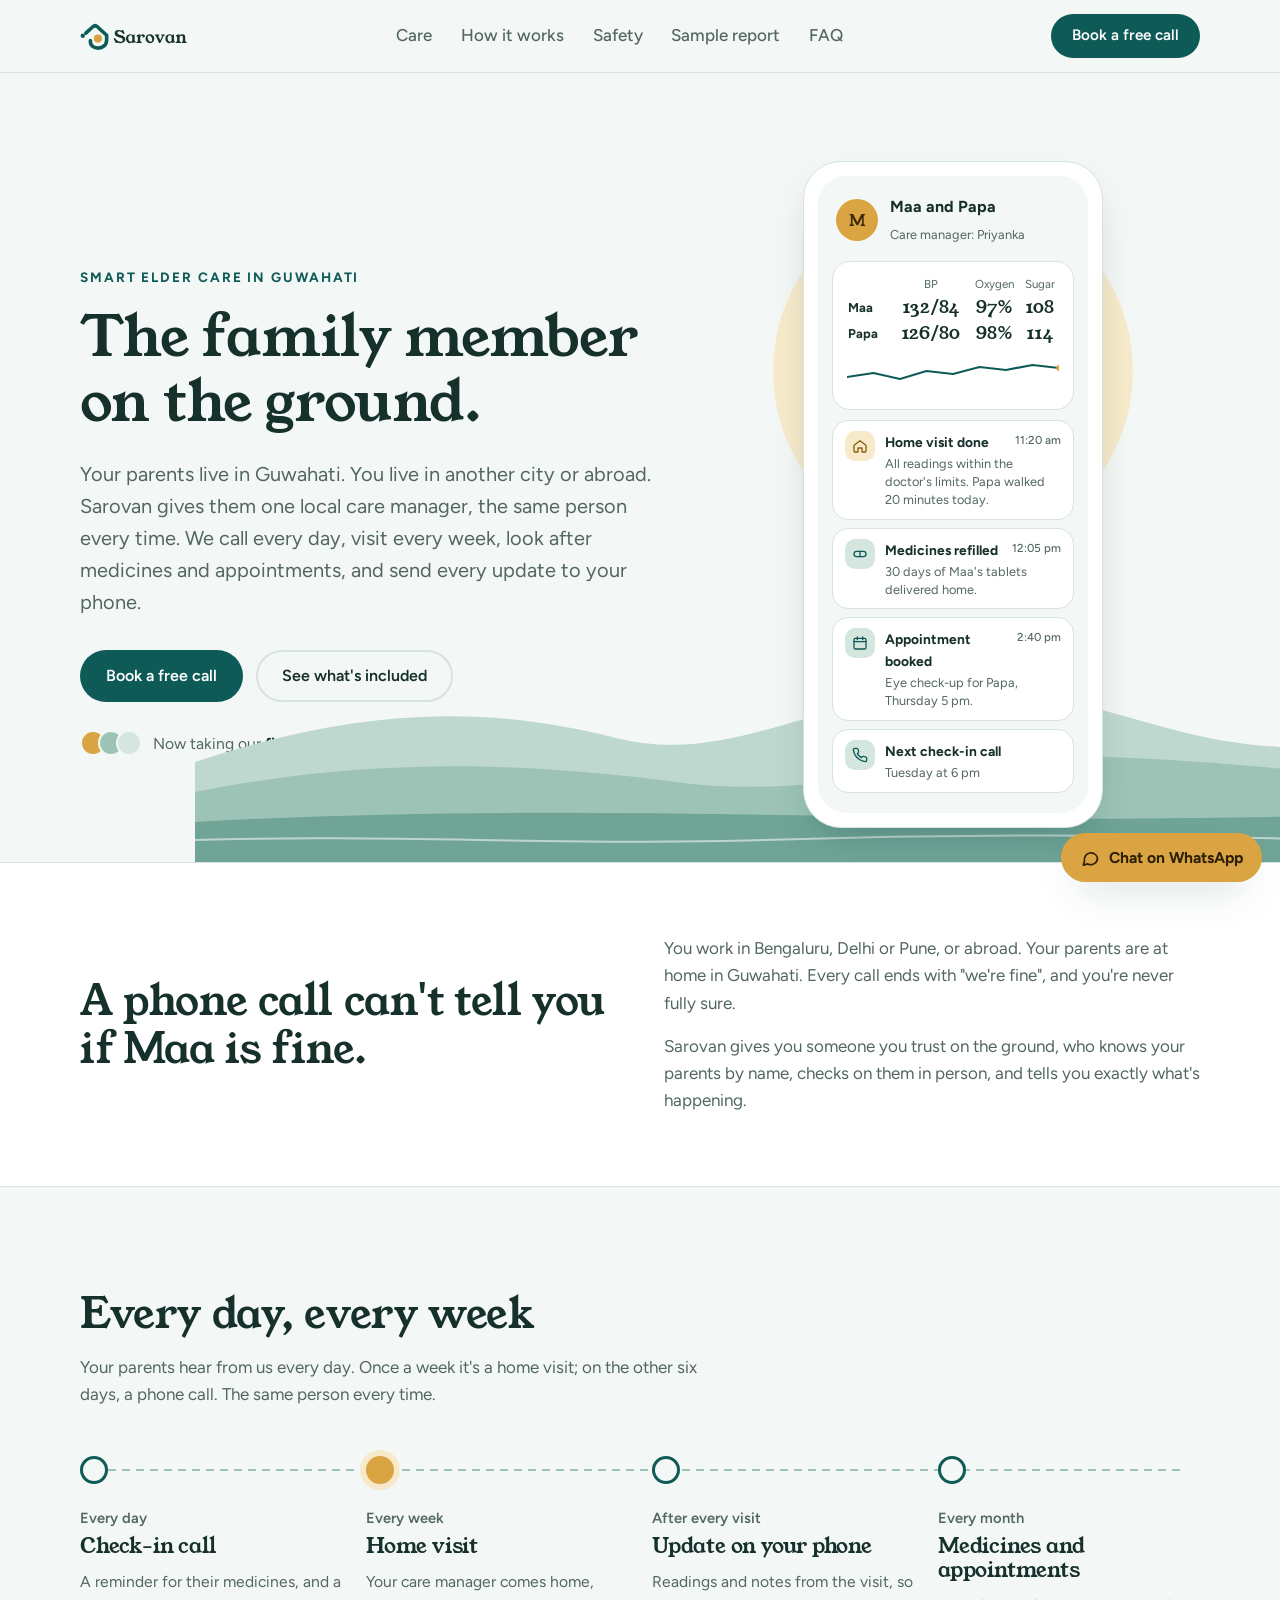
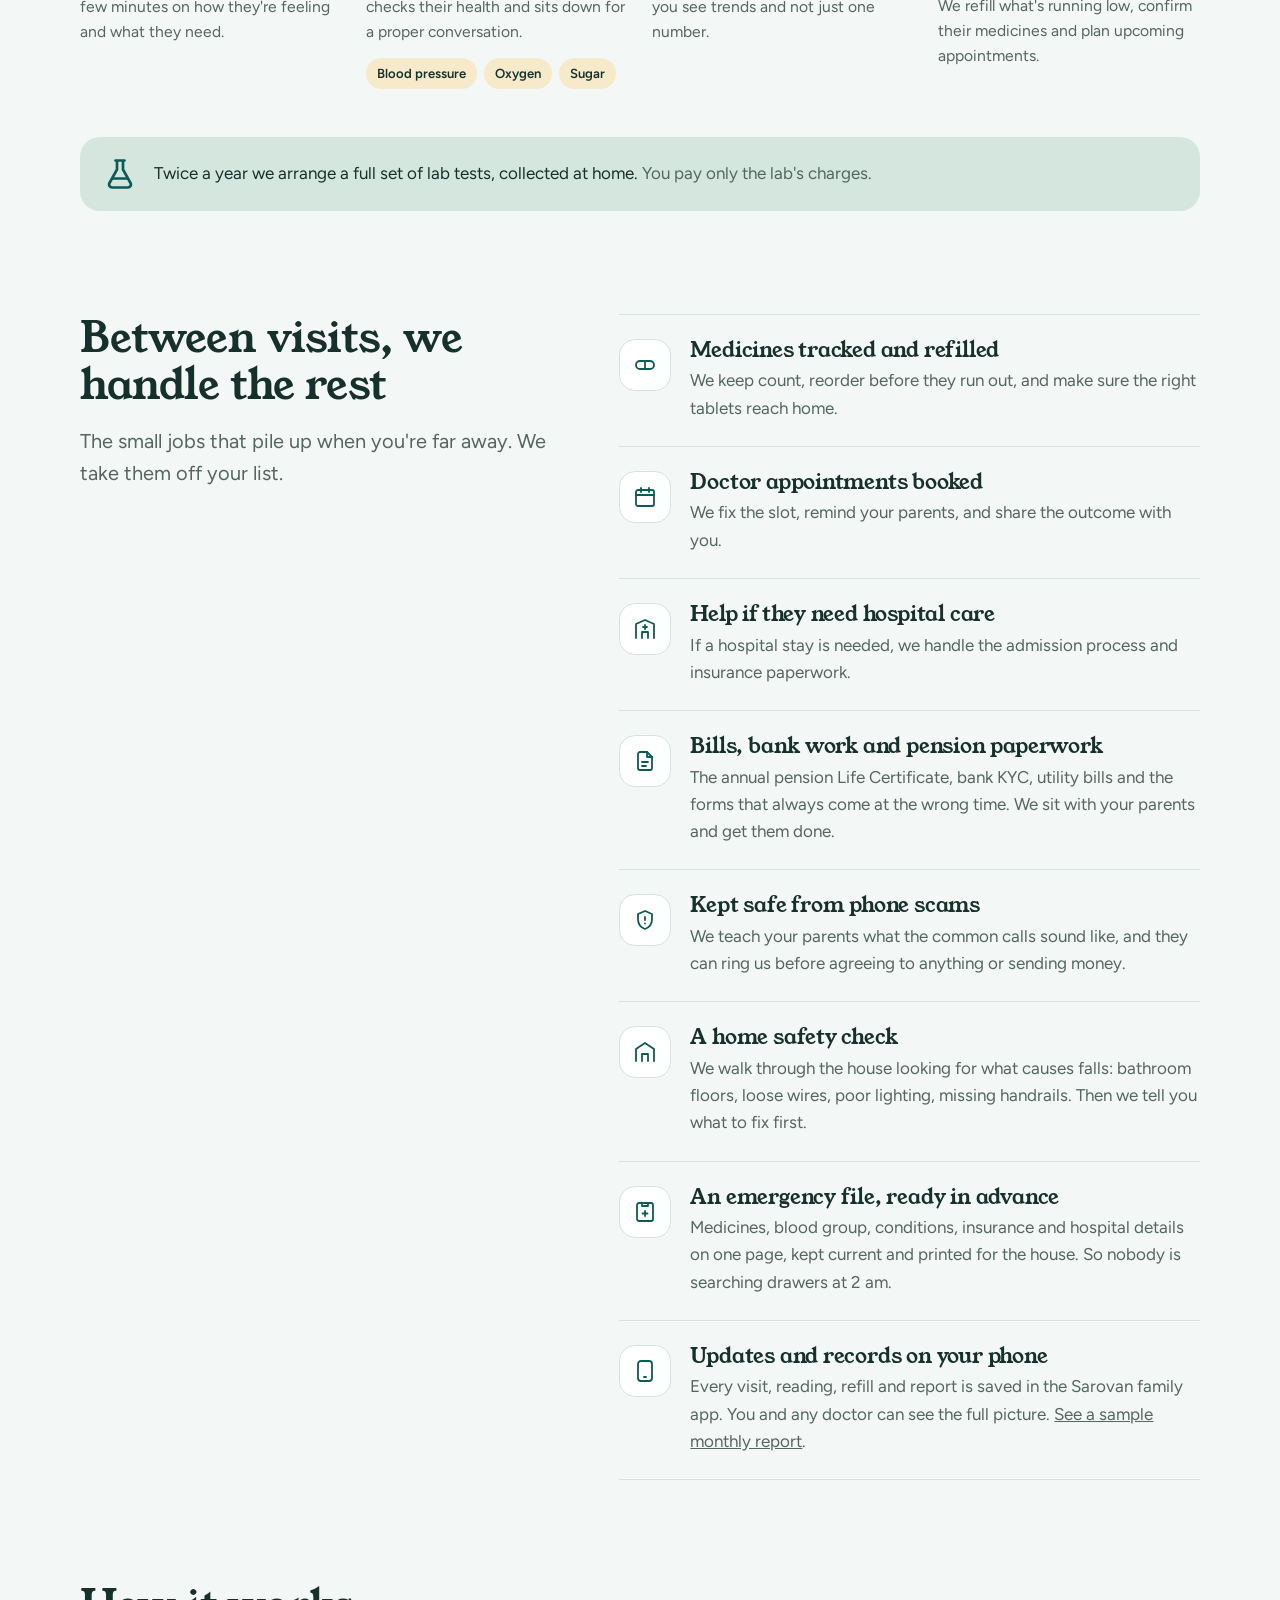
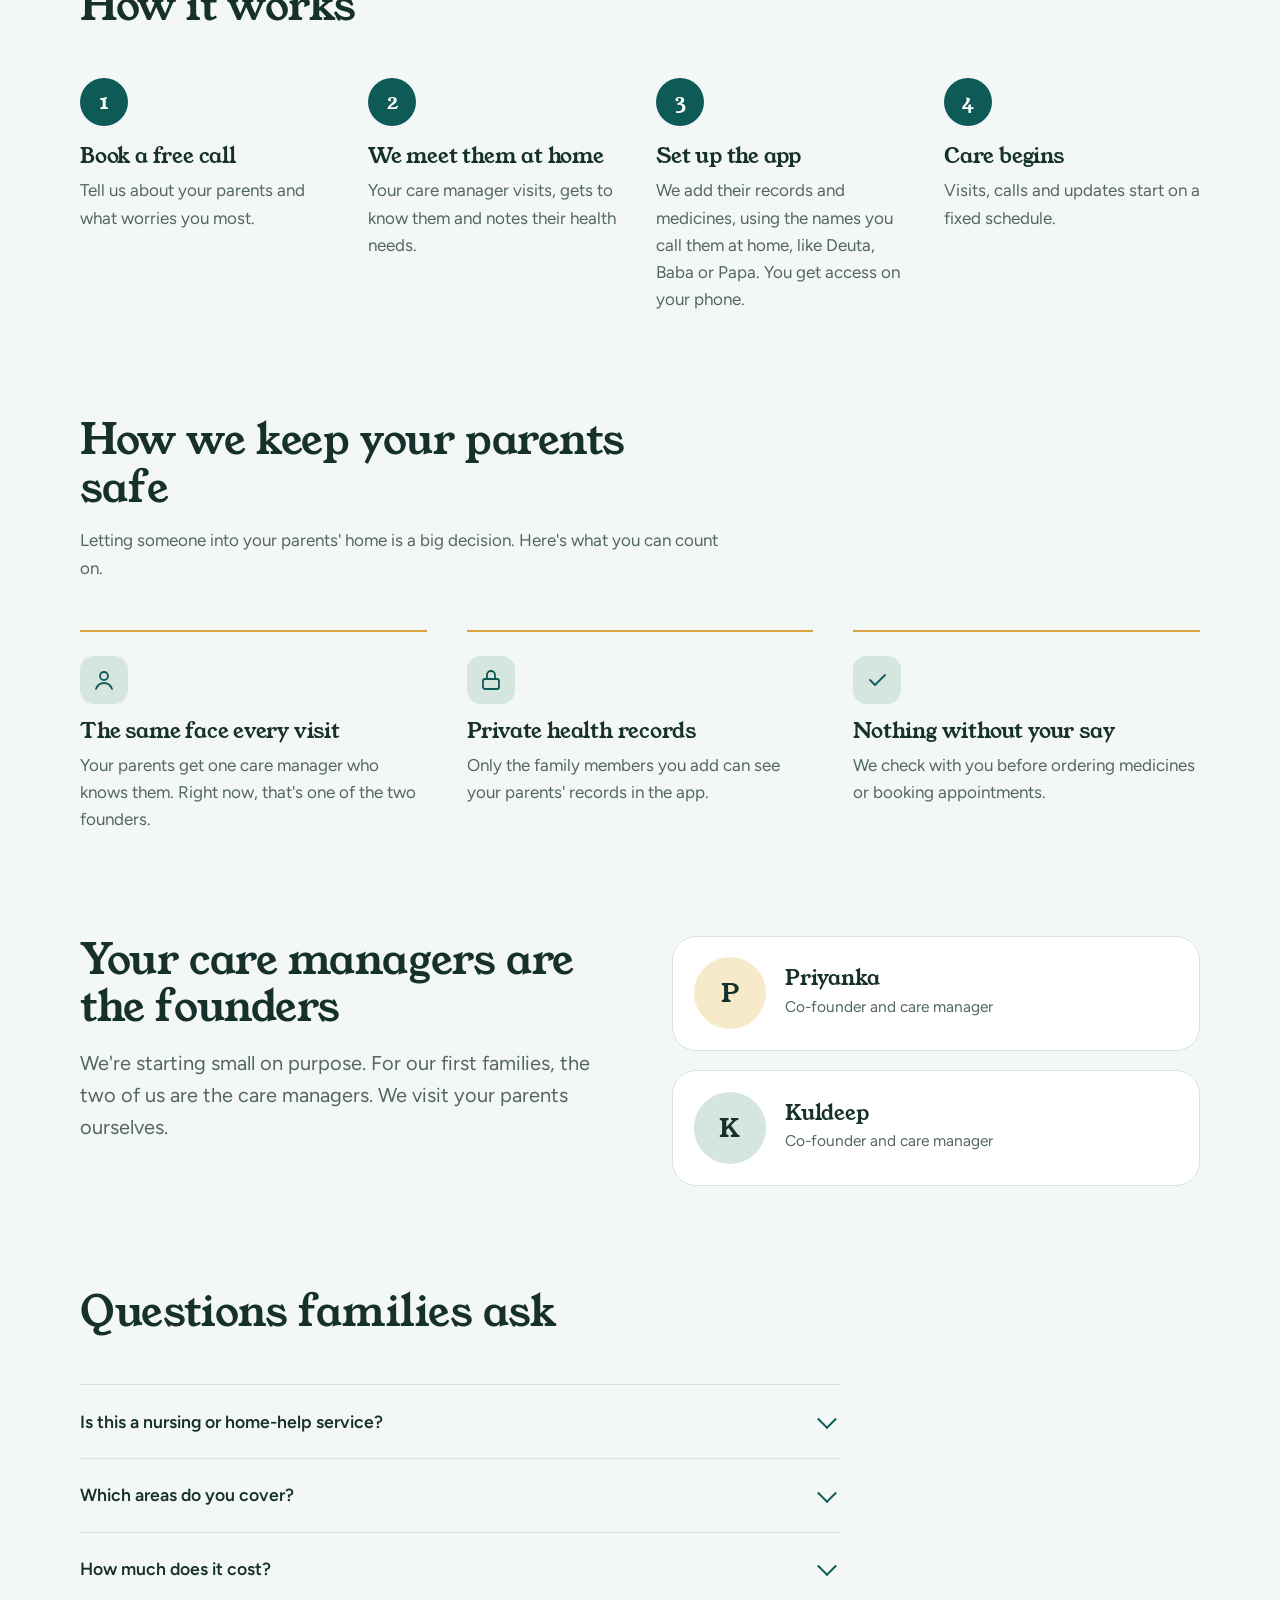
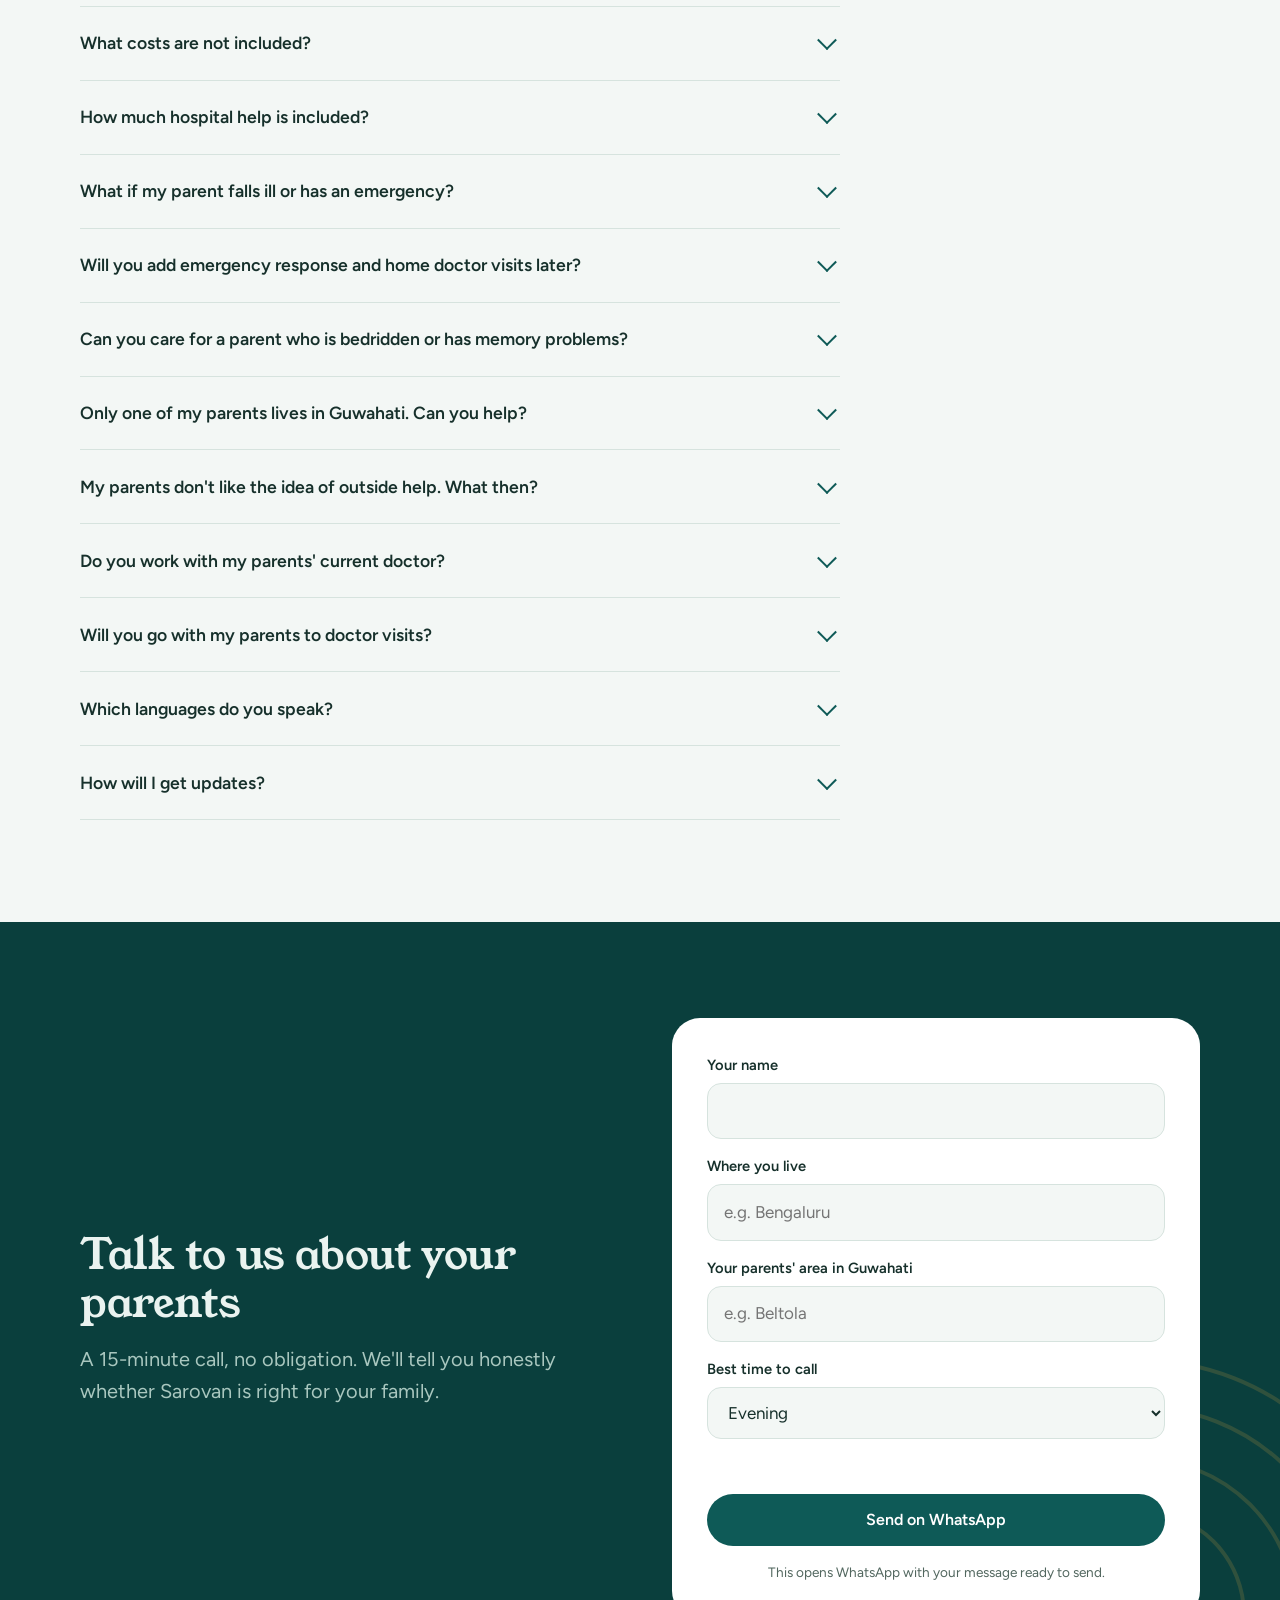
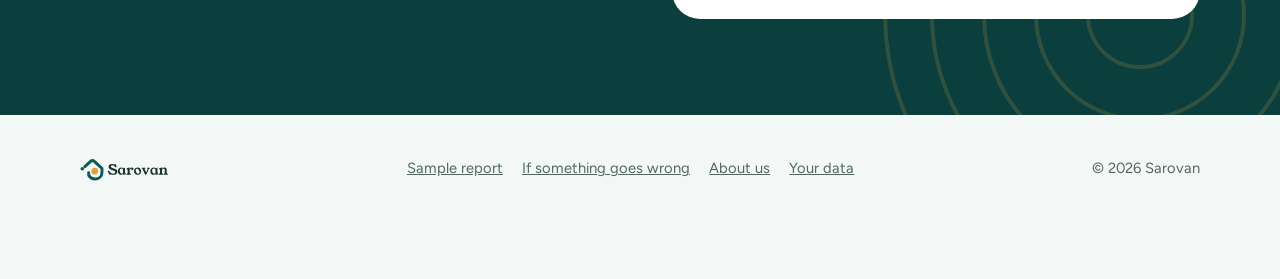
==== commit 4f9fe7ce: "Home page: "Maa and Papa" in the sample, and use each family's own names Guwahati families aren't al" ====
--- a/index.html
+++ b/index.html
@@ -301,14 +301,14 @@
         <div class="phone-screen">
           <div class="ph-top">
             <div class="ph-avatar" aria-hidden="true">M</div>
-            <div><b>Maa and Deuta</b><small>Care manager: Priyanka</small></div>
+            <div><b>Maa and Papa</b><small>Care manager: Priyanka</small></div>
           </div>
           <div class="vitals">
             <table class="vitals-table">
               <thead><tr><td></td><th scope="col">BP</th><th scope="col">Oxygen</th><th scope="col">Sugar</th></tr></thead>
               <tbody>
                 <tr><th scope="row">Maa</th><td>132/84</td><td>97%</td><td>108</td></tr>
-                <tr><th scope="row">Deuta</th><td>126/80</td><td>98%</td><td>114</td></tr>
+                <tr><th scope="row">Papa</th><td>126/80</td><td>98%</td><td>114</td></tr>
               </tbody>
             </table>
             <svg class="spark" viewBox="0 0 240 34" preserveAspectRatio="none" aria-hidden="true">
@@ -319,7 +319,7 @@
           <div class="feed">
             <div class="note">
               <div class="ic gold"><svg viewBox="0 0 24 24" fill="none" stroke="currentColor" stroke-width="2" stroke-linecap="round" stroke-linejoin="round"><path d="M3 11l9-7 9 7v9a1 1 0 0 1-1 1h-5v-6h-6v6H4a1 1 0 0 1-1-1z"/></svg></div>
-              <div><b>Home visit done <time>11:20 am</time></b><p>All readings within the doctor's limits. Deuta walked 20 minutes today.</p></div>
+              <div><b>Home visit done <time>11:20 am</time></b><p>All readings within the doctor's limits. Papa walked 20 minutes today.</p></div>
             </div>
             <div class="note">
               <div class="ic"><svg viewBox="0 0 24 24" fill="none" stroke="currentColor" stroke-width="2" stroke-linecap="round" stroke-linejoin="round"><rect x="3" y="8" width="18" height="8" rx="4"/><path d="M12 8v8"/></svg></div>
@@ -327,7 +327,7 @@
             </div>
             <div class="note">
               <div class="ic"><svg viewBox="0 0 24 24" fill="none" stroke="currentColor" stroke-width="2" stroke-linecap="round" stroke-linejoin="round"><rect x="3" y="5" width="18" height="16" rx="2"/><path d="M16 3v4M8 3v4M3 10h18"/></svg></div>
-              <div><b>Appointment booked <time>2:40 pm</time></b><p>Eye check-up for Deuta, Thursday 5 pm.</p></div>
+              <div><b>Appointment booked <time>2:40 pm</time></b><p>Eye check-up for Papa, Thursday 5 pm.</p></div>
             </div>
             <div class="note">
               <div class="ic"><svg viewBox="0 0 24 24" fill="none" stroke="currentColor" stroke-width="2" stroke-linecap="round" stroke-linejoin="round"><path d="M22 16.9v3a2 2 0 0 1-2.2 2 19.8 19.8 0 0 1-8.6-3.1 19.5 19.5 0 0 1-6-6A19.8 19.8 0 0 1 2.1 4.2 2 2 0 0 1 4.1 2h3a2 2 0 0 1 2 1.7c.1 1 .4 1.9.7 2.8a2 2 0 0 1-.5 2.1L8 9.9a16 16 0 0 0 6 6l1.3-1.3a2 2 0 0 1 2.1-.4c.9.3 1.8.6 2.8.7a2 2 0 0 1 1.7 2z"/></svg></div>
@@ -449,7 +449,7 @@
     <ol class="steps">
       <li><h3>Book a free call</h3><p>Tell us about your parents and what worries you most.</p></li>
       <li><h3>We meet them at home</h3><p>Your care manager visits, gets to know them and notes their health needs.</p></li>
-      <li><h3>Set up the app</h3><p>We add their records and medicines. You get access on your phone.</p></li>
+      <li><h3>Set up the app</h3><p>We add their records and medicines, using the names you call them at home, like Deuta, Baba or Papa. You get access on your phone.</p></li>
       <li><h3>Care begins</h3><p>Visits, calls and updates start on a fixed schedule.</p></li>
     </ol>
   </div>
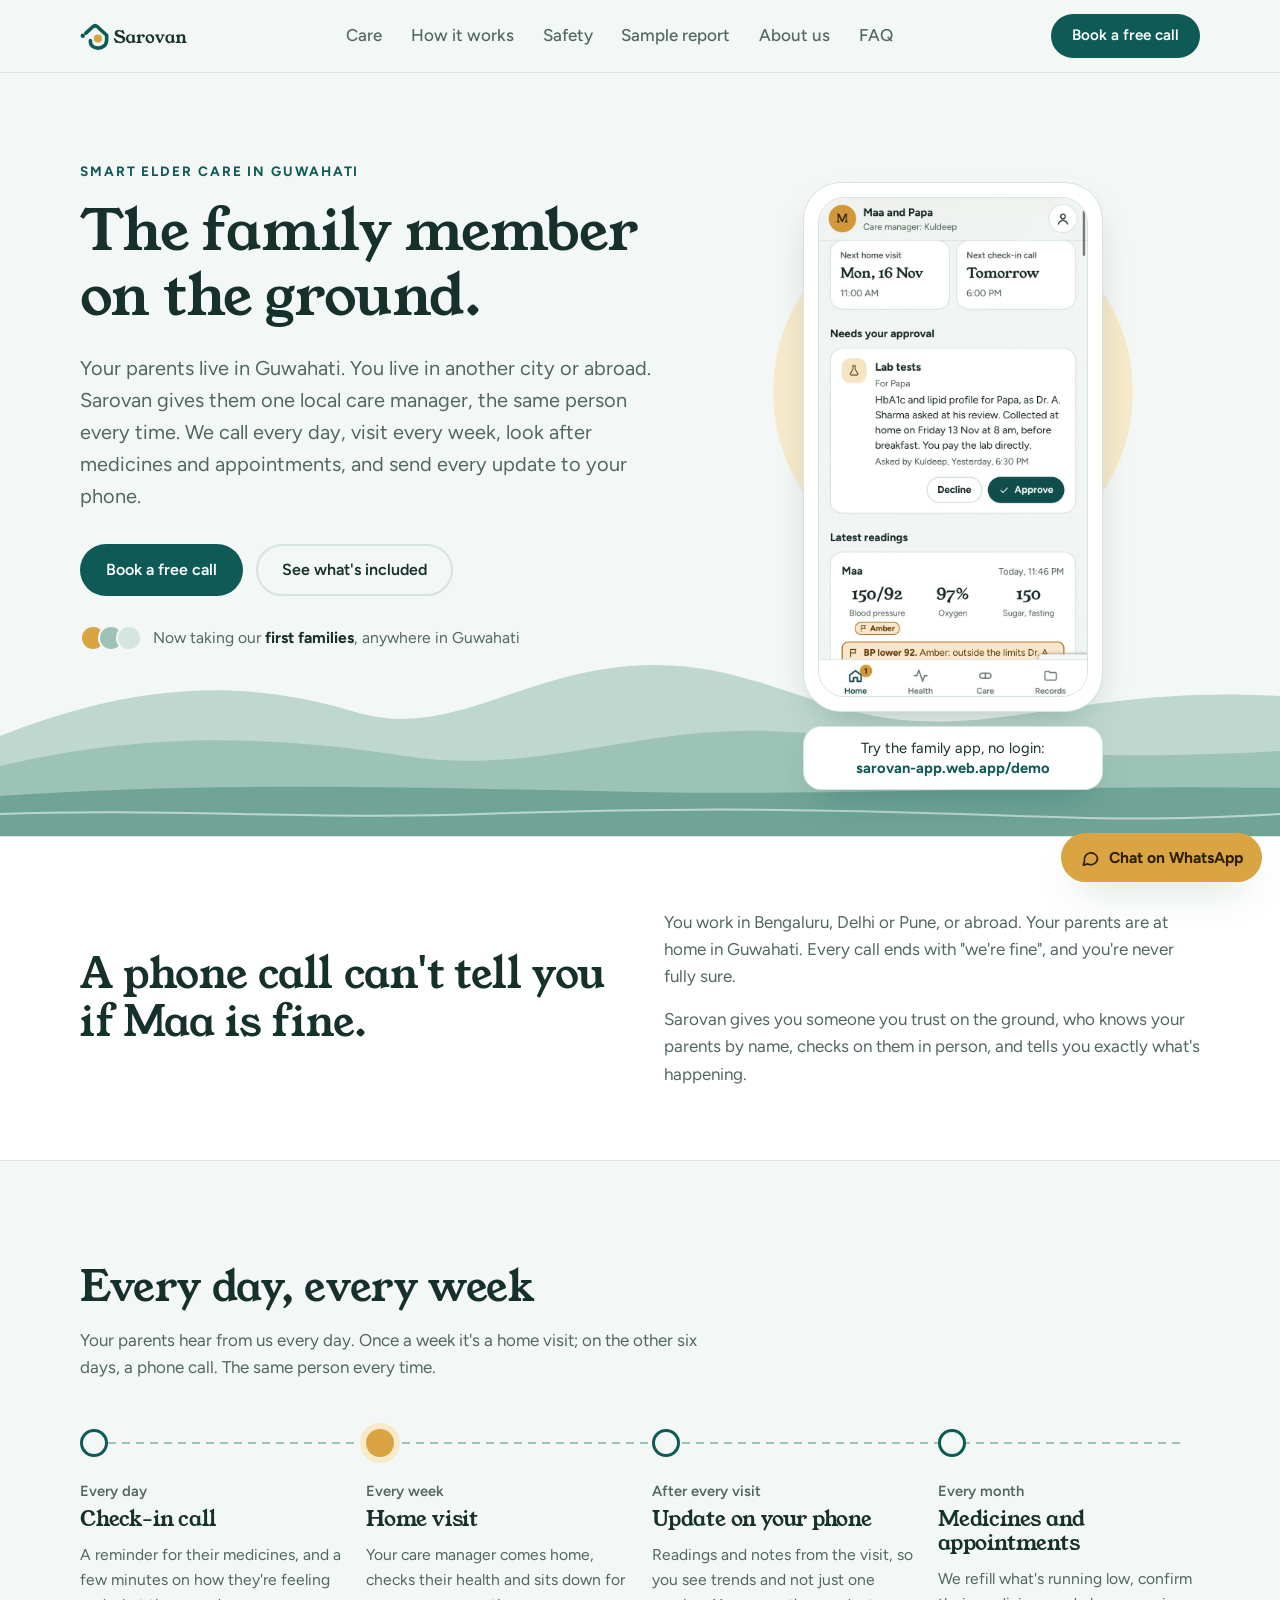
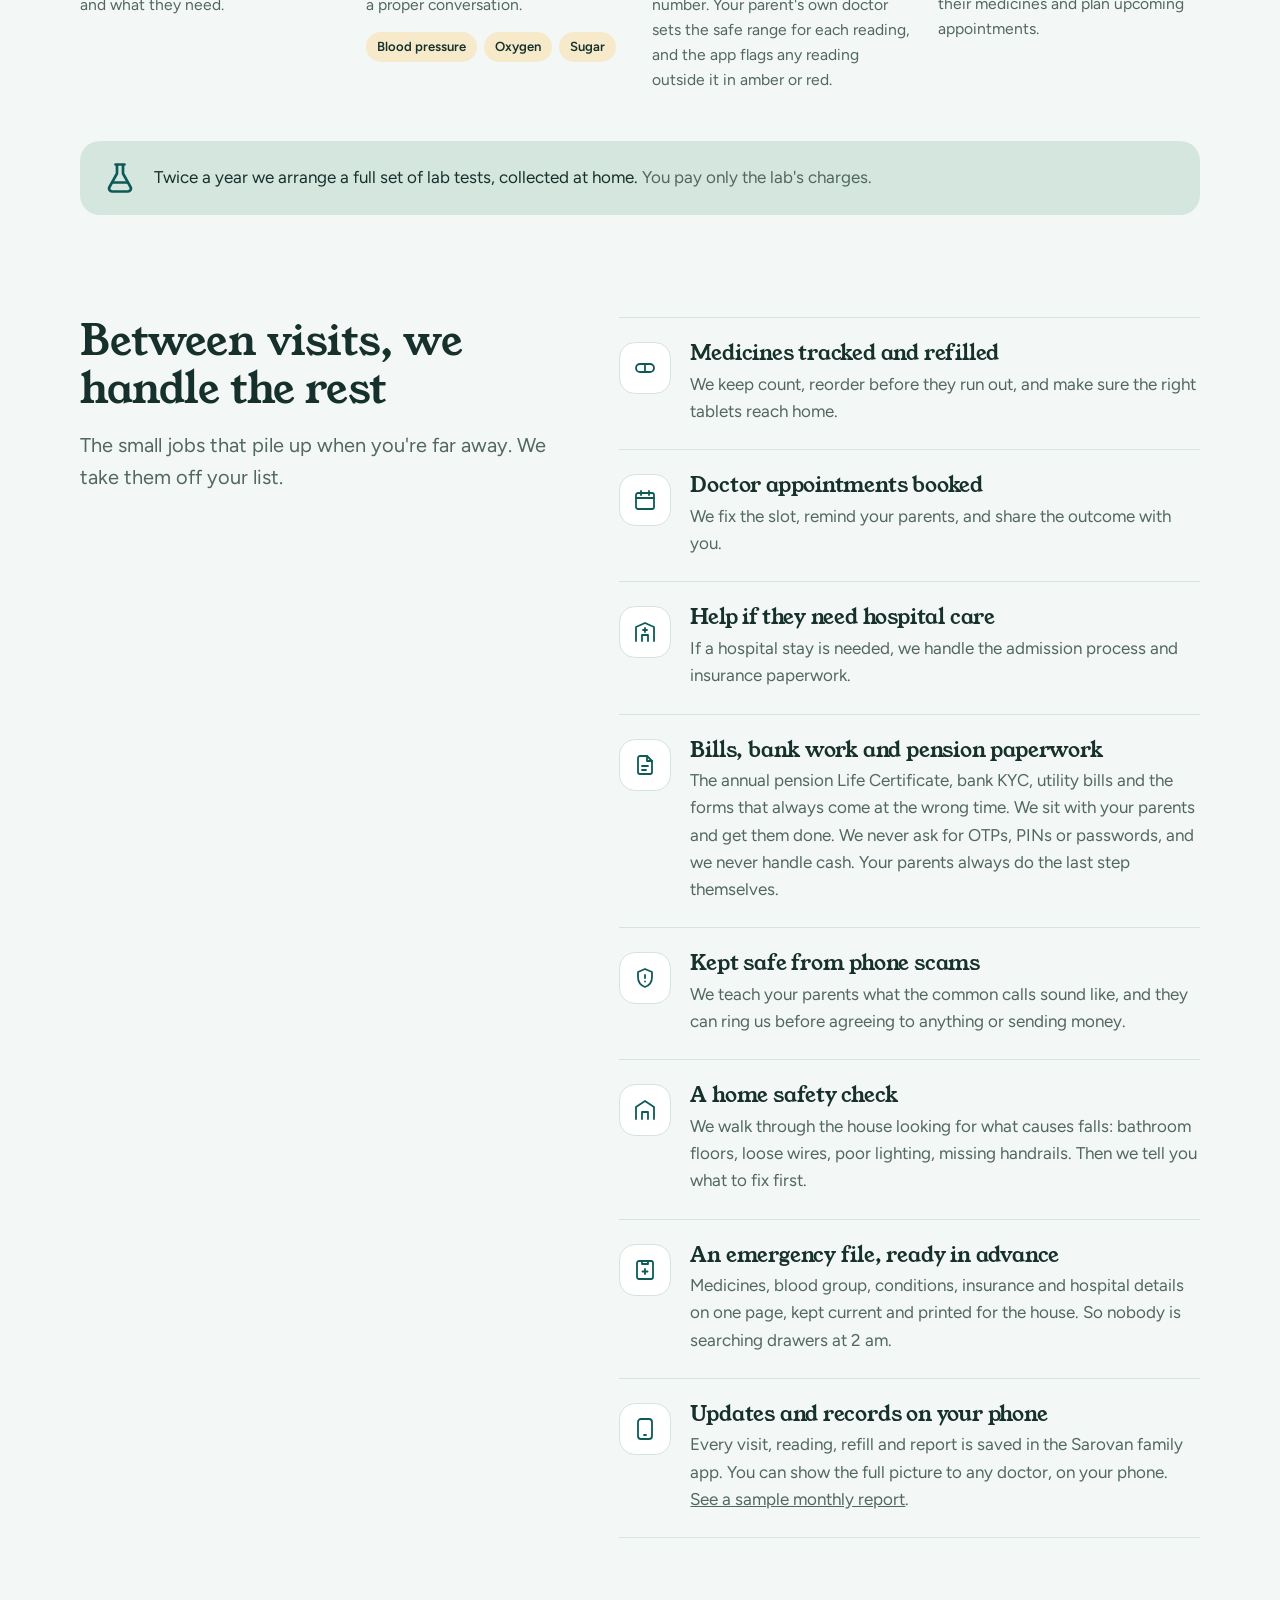
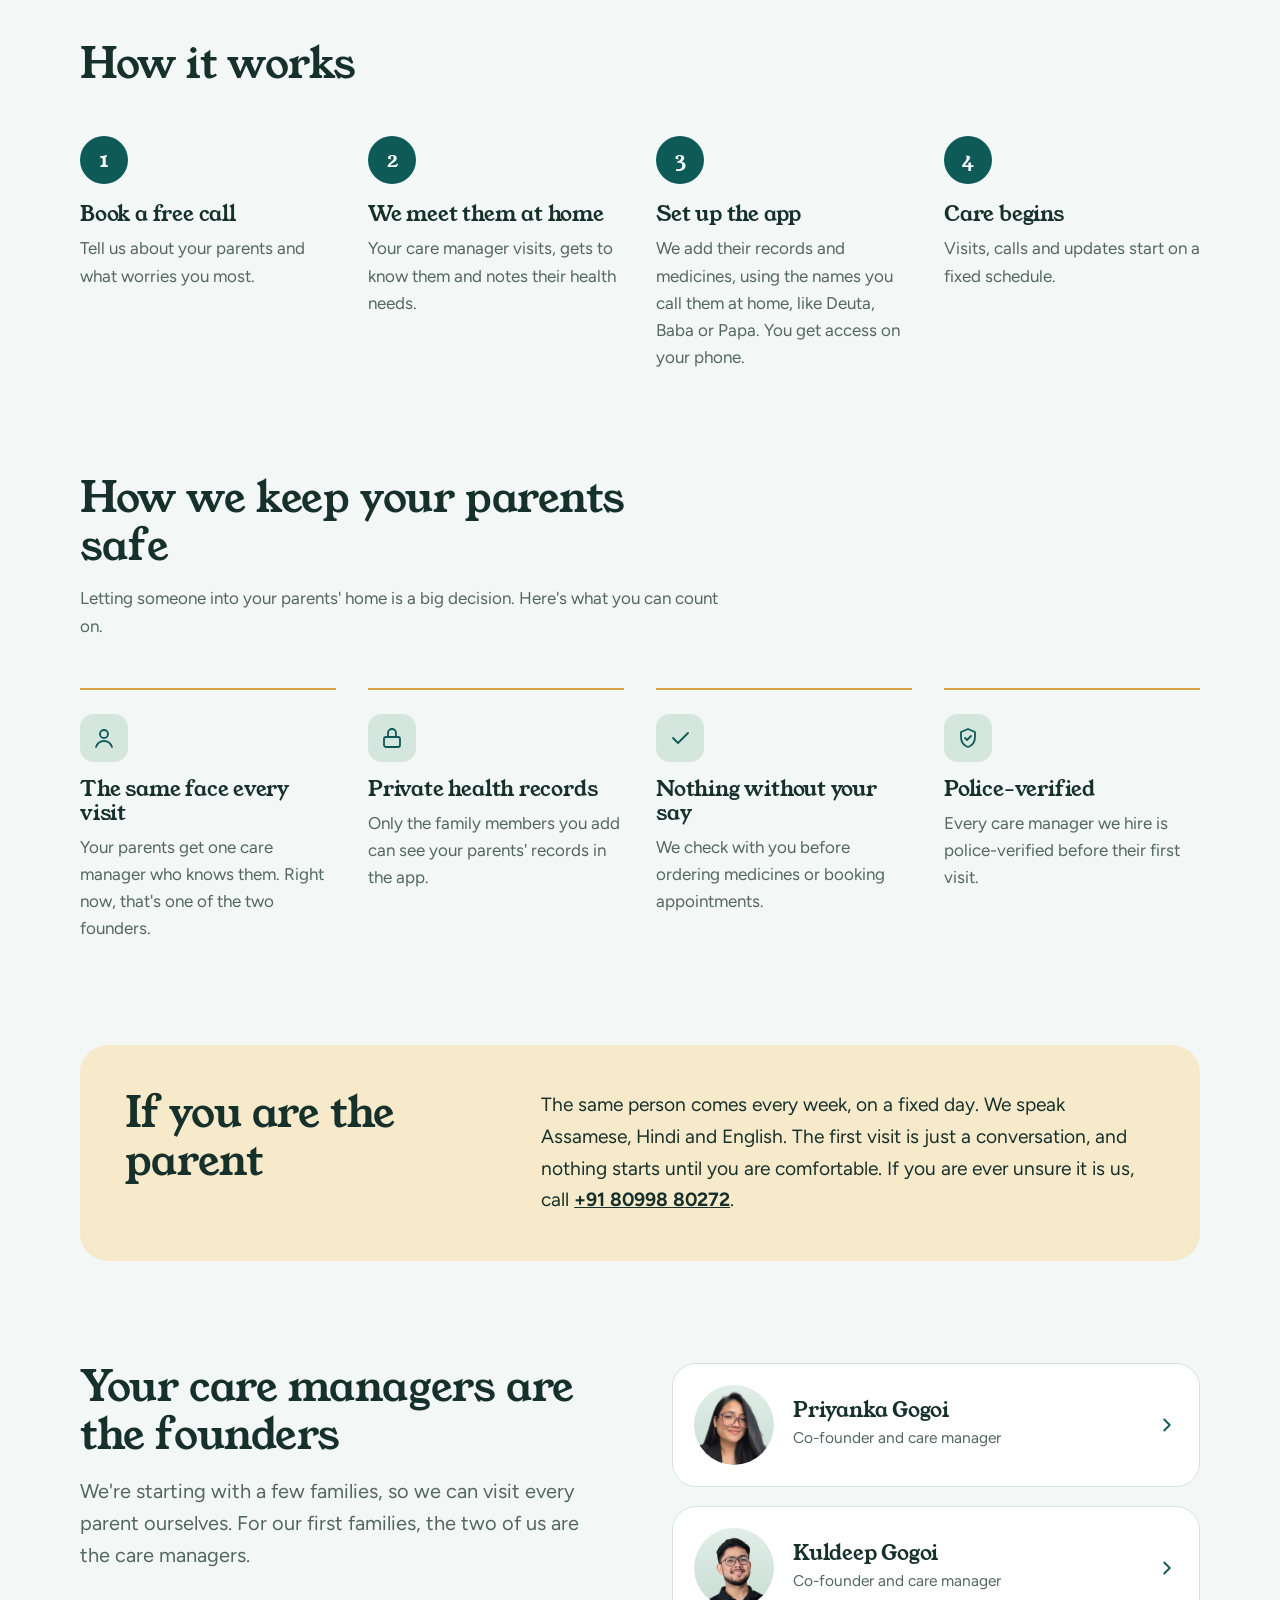
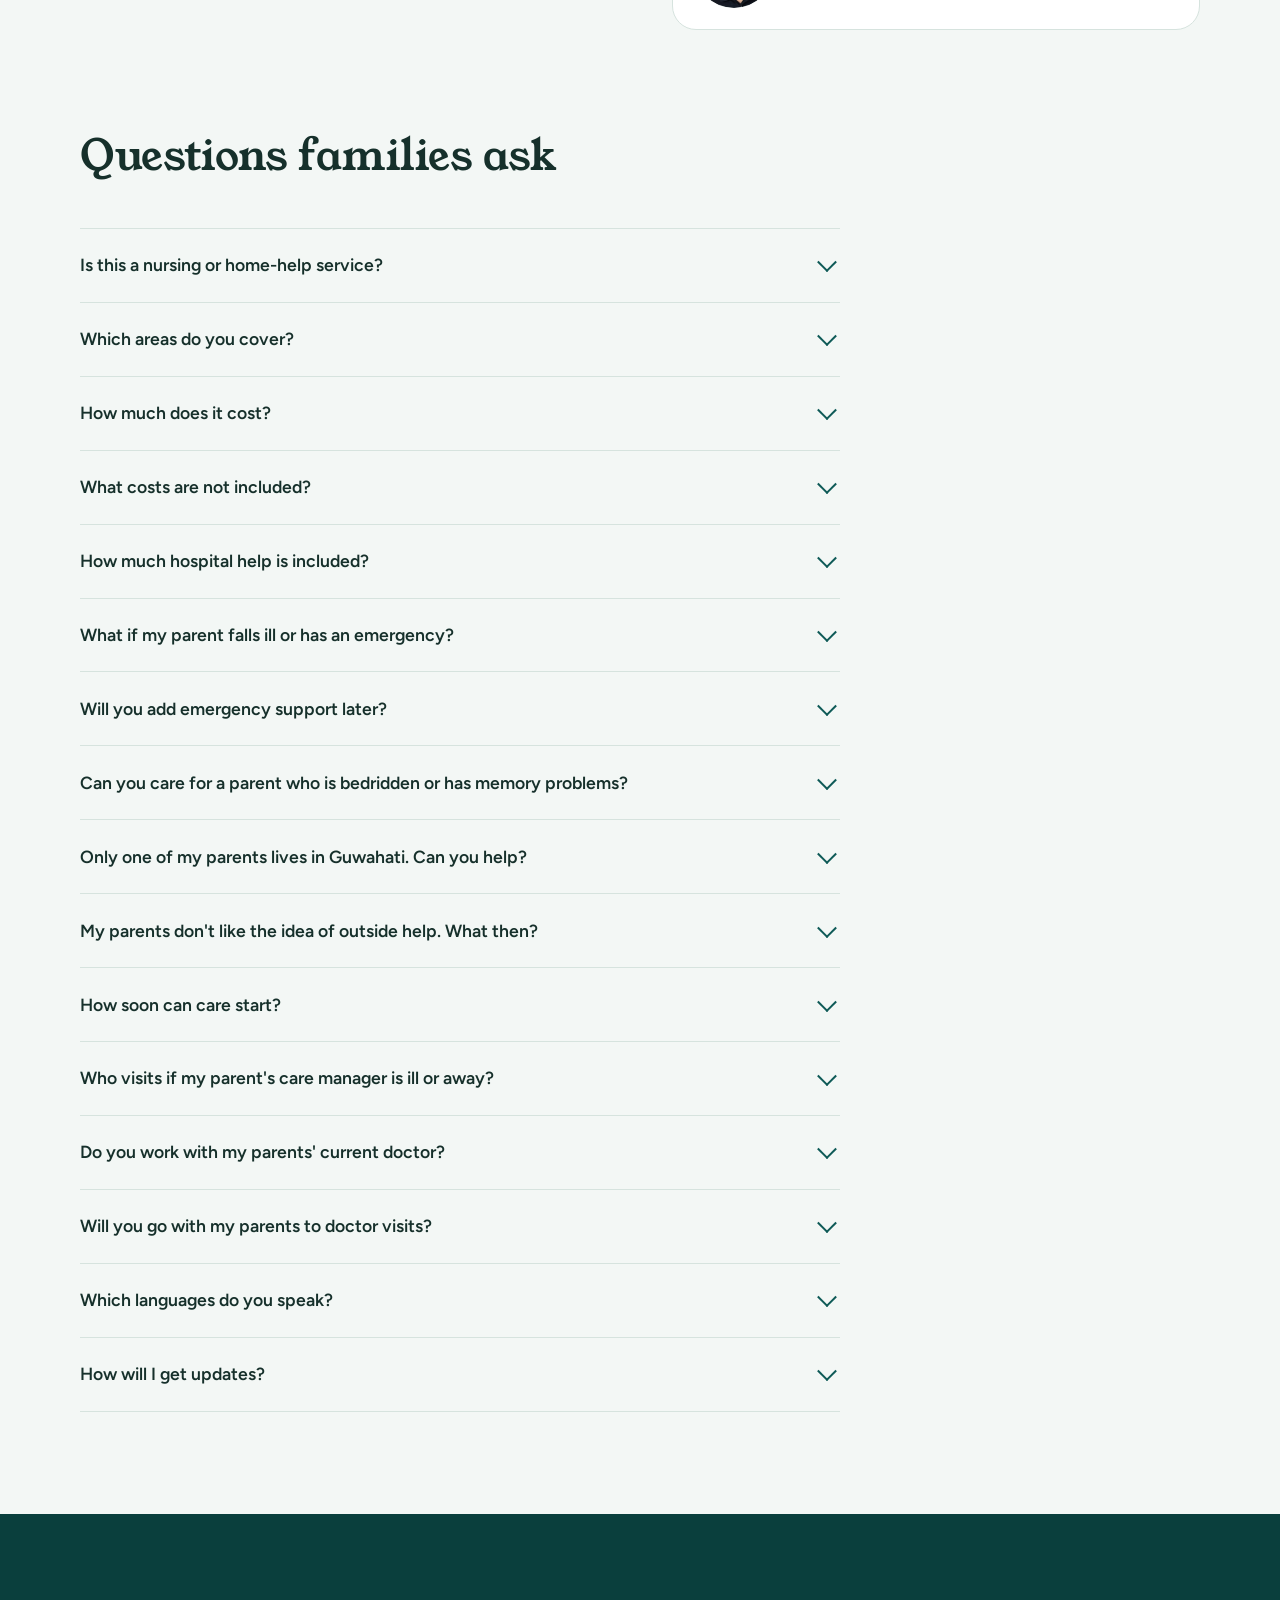
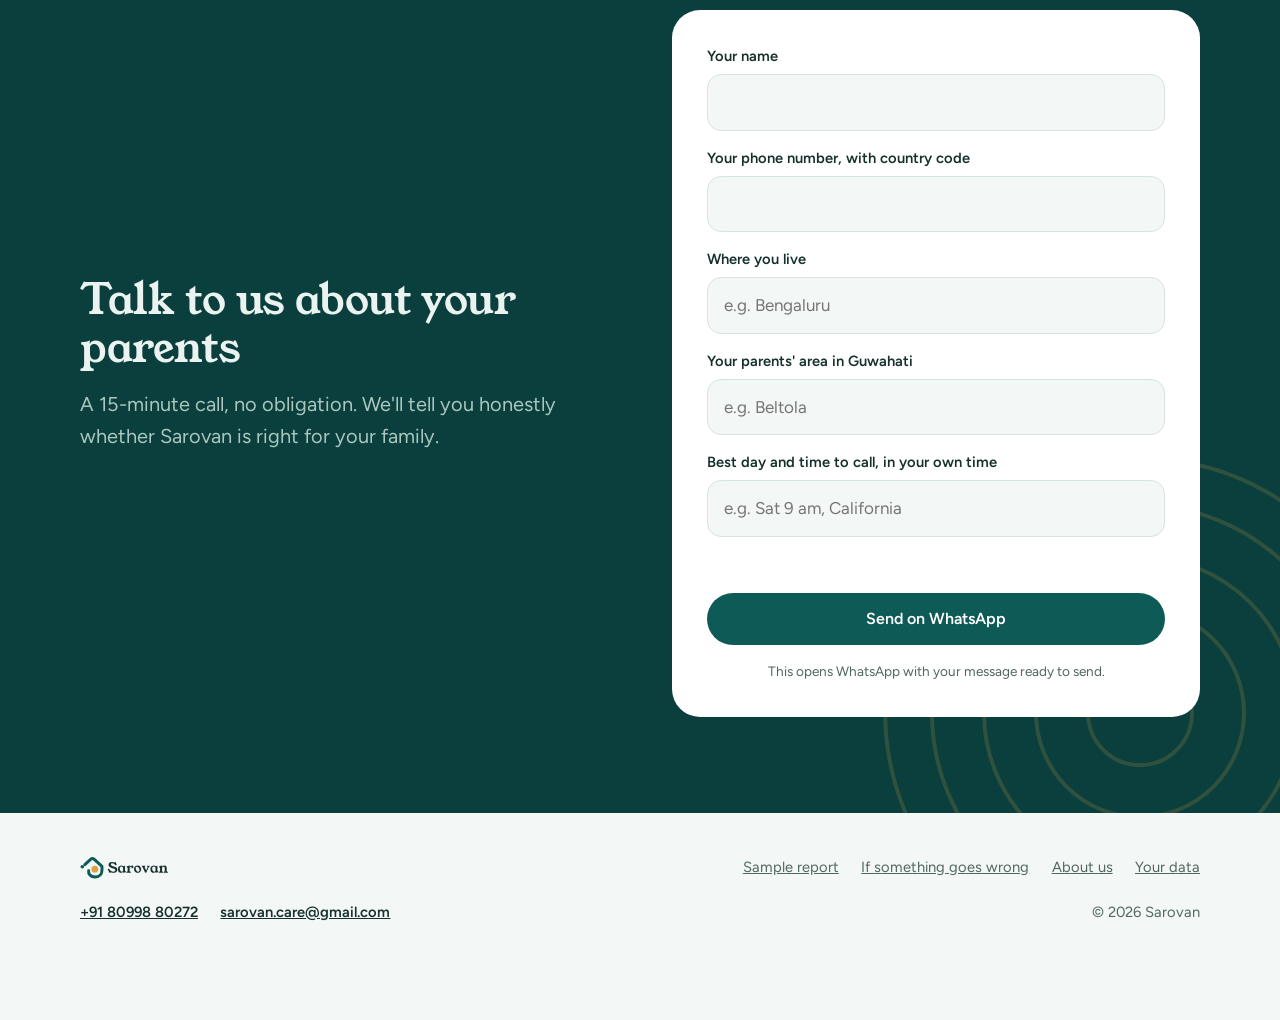
==== commit f978e587: "Site review of 19 Nov: match the deck, no hours or prices, real app screen - Escalation page: no hos" ====
--- a/index.html
+++ b/index.html
@@ -5,12 +5,21 @@
 <meta name="viewport" content="width=device-width, initial-scale=1">
 <title>Sarovan | Smart elder care in Guwahati</title>
 <meta name="description" content="Sarovan is the family member on the ground for parents in Guwahati whose children live far away. Daily calls, weekly home visits, and every update on your phone.">
+<link rel="canonical" href="https://sarovan.com/">
 <link rel="preconnect" href="https://fonts.googleapis.com">
 <link rel="preconnect" href="https://fonts.gstatic.com" crossorigin>
 <link href="https://fonts.googleapis.com/css2?family=Figtree:wght@400;500;600;700&family=Young+Serif&display=swap" rel="stylesheet">
 <link rel="icon" href="/assets/favicon.ico" sizes="any">
 <link rel="apple-touch-icon" href="/assets/sarovan-app-icon-180.png">
+<meta property="og:type" content="website">
+<meta property="og:url" content="https://sarovan.com/">
+<meta property="og:title" content="Sarovan | Smart elder care in Guwahati">
+<meta property="og:description" content="Sarovan is the family member on the ground for parents in Guwahati whose children live far away. Daily calls, weekly home visits, and every update on your phone.">
 <meta property="og:image" content="https://sarovan.com/assets/og-image.png">
+<meta property="og:image:width" content="1200">
+<meta property="og:image:height" content="630">
+<meta property="og:image:alt" content="Sarovan: the family member on the ground, in Guwahati. With the founders, Priyanka Gogoi and Kuldeep Gogoi.">
+<meta name="twitter:card" content="summary_large_image">
 <meta name="twitter:image" content="https://sarovan.com/assets/og-image.png">
 <style>
 :root{
@@ -85,18 +94,33 @@
 .nav-links a{text-decoration:none;color:var(--muted);font-weight:500}
 .nav-links a:hover{color:var(--ink)}
 .nav .btn{padding:.75rem 1.2rem;font-size:.95rem}
-@media (max-width:860px){.nav-links{display:none}}
+.nav-links a[aria-current="page"]{color:var(--teal);font-weight:600}
+.nav-actions{display:flex;align-items:center;gap:.5rem}
+.sr-only{position:absolute;width:1px;height:1px;padding:0;margin:-1px;overflow:hidden;clip:rect(0 0 0 0);white-space:nowrap;border:0}
+.menu{display:none}
+.menu summary{list-style:none;display:flex;align-items:center;justify-content:center;width:44px;height:44px;border-radius:12px;border:1.5px solid var(--line);background:var(--surface);color:var(--ink);cursor:pointer}
+.menu summary::-webkit-details-marker{display:none}
+.menu summary svg{width:22px;height:22px;display:block}
+.menu .i-close,.menu[open] .i-open{display:none}
+.menu[open] .i-close{display:block}
+.menu-panel{position:absolute;top:100%;left:0;right:0;margin:0;padding:.3rem 20px 1rem;list-style:none;background:var(--surface);border-bottom:1px solid var(--line);box-shadow:var(--shadow)}
+.menu-panel a{display:block;padding:.9rem 0;border-bottom:1px solid var(--line);text-decoration:none;font-weight:600;font-size:1.1rem;color:var(--ink)}
+.menu-panel li:last-child a{border-bottom:0}
+.menu-panel a[aria-current="page"]{color:var(--teal)}
+@media (max-width:980px){.nav-links{display:none}.menu{display:block}}
+@media (max-width:359px){.nav .btn{padding:.7rem .8rem;font-size:.88rem}.nav .brand img{height:28px}}
 
 /* hero */
 .hero{position:relative;overflow:hidden;padding:clamp(3rem,7vw,5.5rem) 0 0}
-.hero-grid{display:grid;grid-template-columns:1.08fr .92fr;gap:3rem;align-items:center}
+.hero-grid{position:relative;z-index:1;display:grid;grid-template-columns:1.08fr .92fr;gap:3rem;align-items:center}
+.hero-copy{padding-bottom:185px} /* keeps every line of text above the hills */
 .hero h1{max-width:12em;font-size:min(calc(5.36vw - 4.7px),3.55rem)} /* keeps "The family member" on one line, as in the deck */
 @media (max-width:860px){.hero h1{font-size:clamp(1.7rem,calc((100vw - 40px) / 10.1),3.55rem)}}
 .hero .kicker{color:var(--teal);font-weight:700;font-size:.85rem;letter-spacing:.14em;text-transform:uppercase;margin-bottom:1rem}
 .hero .nowrap{white-space:nowrap}
 .hero .lede{margin-top:1.4rem}
 .hero-actions{display:flex;flex-wrap:wrap;gap:.8rem;margin-top:2rem}
-.enrol-note{display:flex;align-items:center;gap:.7rem;margin-top:1.8rem;color:var(--muted);font-size:.98rem}
+.enrol-note{position:relative;z-index:2;display:flex;align-items:center;gap:.7rem;margin-top:1.8rem;color:var(--muted);font-size:.98rem}
 .enrol-note .seats{display:flex}
 .enrol-note .seats span{width:26px;height:26px;border-radius:50%;border:2px solid var(--bg);margin-left:-8px;background:var(--sage)}
 .enrol-note .seats span:first-child{margin-left:0;background:var(--gold)}
@@ -106,46 +130,22 @@
 .hero-visual{position:relative;display:flex;justify-content:center;align-items:flex-end;min-height:560px}
 .sun{position:absolute;width:360px;height:360px;border-radius:50%;background:var(--gold-soft);top:30px;left:50%;transform:translateX(-50%)}
 .sun::after{content:"";position:absolute;inset:60px;border-radius:50%;background:var(--gold);opacity:.35}
-.landscape{position:absolute;left:-40vw;right:-40vw;bottom:0;height:220px;pointer-events:none}
+.landscape{position:absolute;left:0;right:0;bottom:0;height:220px;pointer-events:none;z-index:0}
 .landscape svg{width:100%;height:100%;display:block}
 
-/* phone */
-.phone{position:relative;z-index:2;width:300px;background:var(--surface);border-radius:38px;padding:14px;box-shadow:var(--shadow);border:1px solid var(--line);margin-bottom:34px}
-.phone-screen{border-radius:28px;background:var(--bg);padding:18px 14px 20px;min-height:500px}
-.ph-top{display:flex;align-items:center;gap:.7rem;padding:0 4px 14px}
-.ph-avatar{width:42px;height:42px;border-radius:50%;background:var(--gold);display:grid;place-items:center;font-family:var(--serif);color:#3B2A08;font-size:1rem}
-.ph-top b{display:block;font-size:1rem}
-.ph-top small{color:var(--muted);font-size:.8rem}
-.vitals{background:var(--surface);border-radius:18px;padding:12px 14px;border:1px solid var(--line);margin-bottom:10px}
-.vitals-table{width:100%;border-collapse:collapse;text-align:center}
-.vitals-table thead th{color:var(--muted);font-size:.72rem;font-weight:400;padding-bottom:2px}
-.vitals-table tbody th{text-align:left;font-size:.8rem;font-weight:700;padding-right:.4rem}
-.vitals-table td{font-family:var(--serif);font-size:1.1rem;line-height:1.35;white-space:nowrap}
-.spark{margin-top:8px;height:34px;width:100%}
-.feed{display:flex;flex-direction:column;gap:8px}
-.note{background:var(--surface);border-radius:16px;padding:10px 12px;border:1px solid var(--line);display:grid;grid-template-columns:30px 1fr;gap:10px;align-items:start}
-.note .ic{width:30px;height:30px;border-radius:10px;display:grid;place-items:center;background:var(--sage);color:var(--teal)}
-.note .ic.gold{background:var(--gold-soft);color:#8A5E0B}
-@media (prefers-color-scheme: dark){:root:not([data-theme="light"]) .note .ic.gold{color:var(--gold)}}
-:root[data-theme="dark"] .note .ic.gold{color:var(--gold)}
-.note .ic svg{width:16px;height:16px}
-.note b{font-size:.86rem;display:flex;justify-content:space-between;gap:.5rem}
-.note b time{color:var(--muted);font-weight:500;font-size:.72rem;white-space:nowrap}
-.note p{font-size:.8rem;color:var(--muted);line-height:1.4;margin-top:2px}
-@media (prefers-reduced-motion: no-preference){
-  .feed .note{opacity:0;transform:translateY(12px);animation:rise .55s cubic-bezier(.2,.7,.2,1) forwards}
-  .feed .note:nth-child(1){animation-delay:.5s}
-  .feed .note:nth-child(2){animation-delay:1.1s}
-  .feed .note:nth-child(3){animation-delay:1.7s}
-  .feed .note:nth-child(4){animation-delay:2.3s}
-}
-@keyframes rise{to{opacity:1;transform:none}}
+/* app screenshot */
+.app-shot{position:relative;z-index:2;width:300px;max-width:100%;margin:0 0 24px}
+.phone{background:var(--surface);border-radius:38px;padding:14px;box-shadow:var(--shadow);border:1px solid var(--line)}
+.phone img{display:block;width:100%;height:auto;border-radius:26px;border:1px solid var(--line)}
+.demo-link{display:block;margin-top:14px;padding:.65rem 1rem;border-radius:18px;background:var(--surface);border:1px solid var(--line);box-shadow:var(--shadow);color:var(--ink);text-decoration:none;text-align:center;font-size:.92rem;line-height:1.4}
+.demo-link b{color:var(--teal);font-weight:700}
+.demo-link:hover b{text-decoration:underline}
 
 @media (max-width:860px){
   .hero-grid{grid-template-columns:1fr;gap:1rem}
+  .hero-copy{padding-bottom:0}
   .hero-visual{min-height:auto;padding-top:2rem}
   .sun{width:280px;height:280px}
-  .phone{width:min(300px,100%)}
 }
 
 /* distance statement */
@@ -202,19 +202,27 @@
 @media (max-width:520px){.steps{grid-template-columns:1fr}}
 
 /* safety */
-.trust{list-style:none;margin:0;padding:0;display:grid;grid-template-columns:repeat(3,1fr);gap:2.5rem}
+.trust{list-style:none;margin:0;padding:0;display:grid;grid-template-columns:repeat(4,1fr);gap:2rem}
 .trust li{border-top:2px solid var(--gold);padding-top:1.5rem}
 .trust .ic{width:48px;height:48px;border-radius:14px;background:var(--sage);color:var(--teal);display:grid;place-items:center;margin-bottom:1rem}
 .trust .ic svg{width:24px;height:24px}
 .trust p{color:var(--muted);margin-top:.5rem}
-@media (max-width:860px){.trust{grid-template-columns:1fr;gap:2rem}}
+@media (max-width:1060px){.trust{grid-template-columns:repeat(2,1fr);gap:2.5rem 2rem}}
+@media (max-width:600px){.trust{grid-template-columns:1fr;gap:2rem}}
+
+/* for the parent */
+.parent-note{display:grid;grid-template-columns:.75fr 1.25fr;gap:1rem 3rem;align-items:start;background:var(--gold-soft);border-radius:28px;padding:clamp(1.6rem,4vw,2.8rem)}
+.parent-note p{font-size:1.2rem;line-height:1.65;color:var(--ink);max-width:34em}
+.parent-note a{font-weight:700;white-space:nowrap}
+@media (max-width:860px){.parent-note{grid-template-columns:1fr}}
 
 /* founders */
 .founders{display:grid;grid-template-columns:1fr 1fr;gap:4rem;align-items:start}
 .people{display:grid;gap:1.2rem}
-.person{display:grid;grid-template-columns:72px 1fr;gap:1.2rem;align-items:center;padding:1.3rem;background:var(--surface);border-radius:24px;border:1px solid var(--line)}
-.person .av{width:72px;height:72px;border-radius:50%;display:grid;place-items:center;font-family:var(--serif);font-size:1.6rem;background:var(--gold-soft);color:var(--ink)}
-.person:nth-child(2) .av{background:var(--sage)}
+.person{display:grid;grid-template-columns:80px 1fr auto;gap:1.2rem;align-items:center;padding:1.3rem;background:var(--surface);border-radius:24px;border:1px solid var(--line);color:inherit;text-decoration:none;transition:border-color .2s}
+.person:hover{border-color:var(--teal)}
+.person .av{width:80px;height:80px;border-radius:50%;object-fit:cover;display:block;background:var(--sage)}
+.person .go{width:22px;height:22px;color:var(--teal)}
 .person p{color:var(--muted);font-size:.97rem;margin-top:.2rem}
 @media (max-width:860px){.founders{grid-template-columns:1fr;gap:2.5rem}}
 
@@ -251,9 +259,15 @@
 @media (max-width:520px){.chat-fab span{display:none}.chat-fab{padding:1rem}}
 
 footer{padding:2.5rem 0 6rem;color:var(--muted);font-size:.92rem}
-.foot{display:flex;flex-wrap:wrap;justify-content:space-between;gap:1rem;align-items:center}
+.foot{display:grid;grid-template-columns:auto 1fr;gap:1.2rem 2rem;align-items:center}
 .foot .brand{font-size:1.25rem}
 .foot .brand img{height:28px;width:auto;display:block}
+.foot-links,.foot-contact{display:flex;flex-wrap:wrap;gap:.6rem 1.4rem;list-style:none;margin:0;padding:0}
+.foot-links{justify-content:flex-end}
+.foot-links a{color:var(--muted)}
+.foot-contact a{color:var(--ink);font-weight:600}
+.foot > p{justify-self:end}
+@media (max-width:760px){.foot{grid-template-columns:1fr}.foot-links{justify-content:flex-start}.foot > p{justify-self:start}}
 </style>
 </head>
 <body>
@@ -271,9 +285,23 @@
       <li><a href="#how">How it works</a></li>
       <li><a href="#safety">Safety</a></li>
       <li><a href="/sample-report/">Sample report</a></li>
+      <li><a href="/about/">About us</a></li>
       <li><a href="#faq">FAQ</a></li>
     </ul>
-    <a class="btn btn-primary" href="#contact">Book a free call</a>
+    <div class="nav-actions">
+      <a class="btn btn-primary" href="#contact">Book a free call</a>
+      <details class="menu">
+        <summary><span class="sr-only">Menu</span><svg class="i-open" aria-hidden="true" viewBox="0 0 24 24" fill="none" stroke="currentColor" stroke-width="2" stroke-linecap="round"><path d="M4 7h16M4 12h16M4 17h16"/></svg><svg class="i-close" aria-hidden="true" viewBox="0 0 24 24" fill="none" stroke="currentColor" stroke-width="2" stroke-linecap="round"><path d="M6 6l12 12M18 6L6 18"/></svg></summary>
+        <ul class="menu-panel">
+          <li><a href="#care">Care</a></li>
+          <li><a href="#how">How it works</a></li>
+          <li><a href="#safety">Safety</a></li>
+          <li><a href="/sample-report/">Sample report</a></li>
+          <li><a href="/about/">About us</a></li>
+          <li><a href="#faq">FAQ</a></li>
+        </ul>
+      </details>
+    </div>
   </nav>
 </header>
 
@@ -281,7 +309,7 @@
 
 <section class="hero">
   <div class="wrap hero-grid">
-    <div>
+    <div class="hero-copy">
       <p class="kicker">Smart elder care in Guwahati</p>
       <h1>The family member <span class="nowrap">on the ground.</span></h1>
       <p class="lede">Your parents live in Guwahati. You live in another city or abroad. Sarovan gives them one local care manager, the same person every time. We call every day, visit every week, look after medicines and appointments, and send every update to your phone.</p>
@@ -295,56 +323,23 @@
       </div>
     </div>
 
-    <div class="hero-visual" aria-label="Example of the Sarovan family app">
+    <div class="hero-visual">
       <div class="sun" aria-hidden="true"></div>
-      <div class="phone">
-        <div class="phone-screen">
-          <div class="ph-top">
-            <div class="ph-avatar" aria-hidden="true">M</div>
-            <div><b>Maa and Papa</b><small>Care manager: Priyanka</small></div>
-          </div>
-          <div class="vitals">
-            <table class="vitals-table">
-              <thead><tr><td></td><th scope="col">BP</th><th scope="col">Oxygen</th><th scope="col">Sugar</th></tr></thead>
-              <tbody>
-                <tr><th scope="row">Maa</th><td>132/84</td><td>97%</td><td>108</td></tr>
-                <tr><th scope="row">Papa</th><td>126/80</td><td>98%</td><td>114</td></tr>
-              </tbody>
-            </table>
-            <svg class="spark" viewBox="0 0 240 34" preserveAspectRatio="none" aria-hidden="true">
-              <path d="M0 22 L30 18 L60 24 L90 16 L120 19 L150 12 L180 15 L210 10 L240 13" fill="none" stroke="var(--teal)" stroke-width="2.2" stroke-linecap="round" stroke-linejoin="round"/>
-              <circle cx="240" cy="13" r="3" fill="var(--gold)"/>
-            </svg>
-          </div>
-          <div class="feed">
-            <div class="note">
-              <div class="ic gold"><svg viewBox="0 0 24 24" fill="none" stroke="currentColor" stroke-width="2" stroke-linecap="round" stroke-linejoin="round"><path d="M3 11l9-7 9 7v9a1 1 0 0 1-1 1h-5v-6h-6v6H4a1 1 0 0 1-1-1z"/></svg></div>
-              <div><b>Home visit done <time>11:20 am</time></b><p>All readings within the doctor's limits. Papa walked 20 minutes today.</p></div>
-            </div>
-            <div class="note">
-              <div class="ic"><svg viewBox="0 0 24 24" fill="none" stroke="currentColor" stroke-width="2" stroke-linecap="round" stroke-linejoin="round"><rect x="3" y="8" width="18" height="8" rx="4"/><path d="M12 8v8"/></svg></div>
-              <div><b>Medicines refilled <time>12:05 pm</time></b><p>30 days of Maa's tablets delivered home.</p></div>
-            </div>
-            <div class="note">
-              <div class="ic"><svg viewBox="0 0 24 24" fill="none" stroke="currentColor" stroke-width="2" stroke-linecap="round" stroke-linejoin="round"><rect x="3" y="5" width="18" height="16" rx="2"/><path d="M16 3v4M8 3v4M3 10h18"/></svg></div>
-              <div><b>Appointment booked <time>2:40 pm</time></b><p>Eye check-up for Papa, Thursday 5 pm.</p></div>
-            </div>
-            <div class="note">
-              <div class="ic"><svg viewBox="0 0 24 24" fill="none" stroke="currentColor" stroke-width="2" stroke-linecap="round" stroke-linejoin="round"><path d="M22 16.9v3a2 2 0 0 1-2.2 2 19.8 19.8 0 0 1-8.6-3.1 19.5 19.5 0 0 1-6-6A19.8 19.8 0 0 1 2.1 4.2 2 2 0 0 1 4.1 2h3a2 2 0 0 1 2 1.7c.1 1 .4 1.9.7 2.8a2 2 0 0 1-.5 2.1L8 9.9a16 16 0 0 0 6 6l1.3-1.3a2 2 0 0 1 2.1-.4c.9.3 1.8.6 2.8.7a2 2 0 0 1 1.7 2z"/></svg></div>
-              <div><b>Next check-in call</b><p>Tuesday at 6 pm</p></div>
-            </div>
-          </div>
+      <figure class="app-shot">
+        <div class="phone">
+          <img src="/assets/app-family-home.jpg" width="720" height="1337" fetchpriority="high" alt="The Sarovan family app for a sample family, Maa and Papa: the next home visit and check-in call, a lab test waiting for approval, and Maa's latest readings with an amber flag.">
         </div>
-      </div>
-      <div class="landscape" aria-hidden="true">
-        <svg viewBox="0 0 1200 220" preserveAspectRatio="none">
-          <path d="M0 120 C120 70 220 60 330 95 C420 125 480 60 590 50 C700 40 760 100 860 105 C960 110 1040 70 1200 80 V220 H0Z" fill="var(--hill-1)"/>
-          <path d="M0 150 C140 115 260 120 380 140 C500 160 600 110 720 115 C860 120 950 150 1200 135 V220 H0Z" fill="var(--hill-2)"/>
-          <path d="M0 180 C200 165 400 172 600 176 C800 180 1000 168 1200 172 V220 H0Z" fill="var(--hill-3)"/>
-          <path d="M0 198 C150 192 300 204 450 198 S750 192 900 198 1100 204 1200 198" stroke="var(--bg)" stroke-width="2" fill="none" opacity=".6"/>
-        </svg>
-      </div>
-    </div>
+        <figcaption><a class="demo-link" href="https://sarovan-app.web.app/demo" target="_blank" rel="noopener">Try the family app, no login:<br><b>sarovan-app.web.app/demo</b></a></figcaption>
+      </figure>
+    </div>
+  </div>
+  <div class="landscape" aria-hidden="true">
+      <svg viewBox="0 0 1200 220" preserveAspectRatio="none">
+        <path d="M0 120 C120 70 220 60 330 95 C420 125 480 60 590 50 C700 40 760 100 860 105 C960 110 1040 70 1200 80 V220 H0Z" fill="var(--hill-1)"/>
+        <path d="M0 150 C140 115 260 120 380 140 C500 160 600 110 720 115 C860 120 950 150 1200 135 V220 H0Z" fill="var(--hill-2)"/>
+        <path d="M0 180 C200 165 400 172 600 176 C800 180 1000 168 1200 172 V220 H0Z" fill="var(--hill-3)"/>
+        <path d="M0 198 C150 192 300 204 450 198 S750 192 900 198 1100 204 1200 198" stroke="var(--bg)" stroke-width="2" fill="none" opacity=".6"/>
+      </svg>
   </div>
 </section>
 
@@ -382,7 +377,7 @@
         <span class="dot" aria-hidden="true"></span>
         <span class="wk">After every visit</span>
         <h3>Update on your phone</h3>
-        <p>Readings and notes from the visit, so you see trends and not just one number.</p>
+        <p>Readings and notes from the visit, so you see trends and not just one number. Your parent's own doctor sets the safe range for each reading, and the app flags any reading outside it in amber or red.</p>
       </li>
       <li>
         <span class="dot" aria-hidden="true"></span>
@@ -419,7 +414,7 @@
       </li>
       <li>
         <div class="ic"><svg viewBox="0 0 24 24" fill="none" stroke="currentColor" stroke-width="1.8" stroke-linecap="round" stroke-linejoin="round"><path d="M14 3H7a2 2 0 0 0-2 2v14a2 2 0 0 0 2 2h10a2 2 0 0 0 2-2V8z"/><path d="M14 3v5h5M9 13h6M9 17h4"/></svg></div>
-        <div><h3>Bills, bank work and pension paperwork</h3><p>The annual pension Life Certificate, bank KYC, utility bills and the forms that always come at the wrong time. We sit with your parents and get them done.</p></div>
+        <div><h3>Bills, bank work and pension paperwork</h3><p>The annual pension Life Certificate, bank KYC, utility bills and the forms that always come at the wrong time. We sit with your parents and get them done. We never ask for OTPs, PINs or passwords, and we never handle cash. Your parents always do the last step themselves.</p></div>
       </li>
       <li>
         <div class="ic"><svg viewBox="0 0 24 24" fill="none" stroke="currentColor" stroke-width="1.8" stroke-linecap="round" stroke-linejoin="round"><path d="M12 3l7 3v5c0 5-3 8.5-7 10-4-1.5-7-5-7-10V6z"/><path d="M12 9v3M12 15.5v.01"/></svg></div>
@@ -435,7 +430,7 @@
       </li>
       <li>
         <div class="ic"><svg viewBox="0 0 24 24" fill="none" stroke="currentColor" stroke-width="1.8" stroke-linecap="round" stroke-linejoin="round"><rect x="5" y="2" width="14" height="20" rx="3"/><path d="M11 18h2"/></svg></div>
-        <div><h3>Updates and records on your phone</h3><p>Every visit, reading, refill and report is saved in the Sarovan family app. You and any doctor can see the full picture. <a href="/sample-report/">See a sample monthly report</a>.</p></div>
+        <div><h3>Updates and records on your phone</h3><p>Every visit, reading, refill and report is saved in the Sarovan family app. You can show the full picture to any doctor, on your phone. <a href="/sample-report/">See a sample monthly report</a>.</p></div>
       </li>
     </ul>
   </div>
@@ -477,7 +472,21 @@
         <h3>Nothing without your say</h3>
         <p>We check with you before ordering medicines or booking appointments.</p>
       </li>
+      <li>
+        <div class="ic"><svg viewBox="0 0 24 24" fill="none" stroke="currentColor" stroke-width="1.8" stroke-linecap="round" stroke-linejoin="round"><path d="M12 3l7 3v5c0 5-3 8.5-7 10-4-1.5-7-5-7-10V6l7-3z"/><path d="M9 12l2 2 4-4"/></svg></div>
+        <h3>Police-verified</h3>
+        <p>Every care manager we hire is police-verified before their first visit.</p>
+      </li>
     </ul>
+  </div>
+</section>
+
+<section class="section" id="parents" style="padding-top:0">
+  <div class="wrap">
+    <div class="parent-note">
+      <h2>If you are the parent</h2>
+      <p>The same person comes every week, on a fixed day. We speak Assamese, Hindi and English. The first visit is just a conversation, and nothing starts until you are comfortable. If you are ever unsure it is us, call <a href="tel:+918099880272">+91 80998 80272</a>.</p>
+    </div>
   </div>
 </section>
 
@@ -485,17 +494,19 @@
   <div class="wrap founders">
     <div>
       <h2>Your care managers are the founders</h2>
-      <p class="lede" style="margin-top:1rem">We're starting small on purpose. For our first families, the two of us are the care managers. We visit your parents ourselves.</p>
+      <p class="lede" style="margin-top:1rem">We're starting with a few families, so we can visit every parent ourselves. For our first families, the two of us are the care managers.</p>
     </div>
     <div class="people">
-      <div class="person">
-        <div class="av" aria-hidden="true">P</div>
-        <div><h3>Priyanka</h3><p>Co-founder and care manager</p></div>
-      </div>
-      <div class="person">
-        <div class="av" aria-hidden="true">K</div>
-        <div><h3>Kuldeep</h3><p>Co-founder and care manager</p></div>
-      </div>
+      <a class="person" href="/about/">
+        <img class="av" src="/assets/priyanka-400.jpg" width="400" height="400" alt="" loading="lazy">
+        <div><h3>Priyanka Gogoi</h3><p>Co-founder and care manager</p></div>
+        <svg class="go" aria-hidden="true" viewBox="0 0 24 24" fill="none" stroke="currentColor" stroke-width="2" stroke-linecap="round" stroke-linejoin="round"><path d="M9 6l6 6-6 6"/></svg>
+      </a>
+      <a class="person" href="/about/">
+        <img class="av" src="/assets/kuldeep-400.jpg" width="400" height="400" alt="" loading="lazy">
+        <div><h3>Kuldeep Gogoi</h3><p>Co-founder and care manager</p></div>
+        <svg class="go" aria-hidden="true" viewBox="0 0 24 24" fill="none" stroke="currentColor" stroke-width="2" stroke-linecap="round" stroke-linejoin="round"><path d="M9 6l6 6-6 6"/></svg>
+      </a>
     </div>
   </div>
 </section>
@@ -518,7 +529,7 @@
       </details>
       <details>
         <summary>What costs are not included?</summary>
-        <p>Medicines, lab tests, hospital bills and full-time attendants are paid separately. We arrange these for you, but the cost is yours.</p>
+        <p>Medicines, lab tests, ambulances, hospital bills and full-time attendants are paid separately. We arrange these for you, but the cost is yours.</p>
       </details>
       <details>
         <summary>How much hospital help is included?</summary>
@@ -526,11 +537,11 @@
       </details>
       <details>
         <summary>What if my parent falls ill or has an emergency?</summary>
-        <p>Call or WhatsApp us between 6 am and 10 pm, every day. We'll speak to your parent, contact their doctor, and handle hospital admission and insurance paperwork if it's needed. We don't run an ambulance or a 24/7 emergency line yet. In an emergency, call 108 first, then call us. <a href="/if-something-goes-wrong/">Here is exactly what we do, step by step</a>.</p>
-      </details>
-      <details>
-        <summary>Will you add emergency response and home doctor visits later?</summary>
-        <p>Both are planned. 24/7 emergency support with an ambulance and trained staff needs a team we don't have yet, and we would rather build it properly than announce it early. Doctor consultations at home will follow. Until then we work with the doctors your parents already see.</p>
+        <p>Call or WhatsApp us. We'll speak to your parent, contact their doctor, and handle hospital admission and insurance paperwork if it's needed. We don't run an ambulance or a 24/7 emergency line yet. In an emergency, call 108 first, then call us. <a href="/if-something-goes-wrong/">Here is exactly what we do, step by step</a>.</p>
+      </details>
+      <details>
+        <summary>Will you add emergency support later?</summary>
+        <p>Yes, it is planned. 24/7 emergency support needs a team we don't have yet, and we would rather build it properly than announce it early. Until then, in an emergency, call 108 first, then call us. For everyday care, we work with the doctors your parents already see.</p>
       </details>
       <details>
         <summary>Can you care for a parent who is bedridden or has memory problems?</summary>
@@ -545,12 +556,20 @@
         <p>That's common. Our first visit is just a friendly conversation. We get to know your parents first, and regular care starts only when they're comfortable with us.</p>
       </details>
       <details>
+        <summary>How soon can care start?</summary>
+        <p>As soon as your parents are ready. After our call, we visit them at home to get to know them. Regular visits and calls start once they are comfortable with us.</p>
+      </details>
+      <details>
+        <summary>Who visits if my parent's care manager is ill or away?</summary>
+        <p>The other one of us. Whoever is not your parent's care manager comes to the first visit too, so your parent knows us both. If one of us is ill or away, the other visits.</p>
+      </details>
+      <details>
         <summary>Do you work with my parents' current doctor?</summary>
         <p>Yes. We book appointments with the doctors your parents already trust, and we share the doctor's advice with you after every visit. We don't offer our own doctor consultations yet.</p>
       </details>
       <details>
         <summary>Will you go with my parents to doctor visits?</summary>
-        <p>Not as part of the regular plan. We book the appointment, remind your parents and share the doctor's advice with you. If your parent needs someone with them for an important visit, tell us and we'll try to arrange it.</p>
+        <p>Yes, if you tell us 2 to 3 days before the appointment. Either way, we book it, remind your parents and share the doctor's advice with you.</p>
       </details>
       <details>
         <summary>Which languages do you speak?</summary>
@@ -577,6 +596,10 @@
       <div class="field">
         <label for="f-name">Your name</label>
         <input id="f-name" name="name" autocomplete="name" required>
+      </div>
+      <div class="field">
+        <label for="f-phone">Your phone number, with country code</label>
+        <input id="f-phone" name="phone" type="tel" autocomplete="tel">
       </div>
       <div class="field">
         <label for="f-city">Where you live</label>
@@ -587,13 +610,8 @@
         <input id="f-area" name="area" placeholder="e.g. Beltola">
       </div>
       <div class="field">
-        <label for="f-time">Best time to call</label>
-        <select id="f-time" name="time">
-          <option>Morning</option>
-          <option>Afternoon</option>
-          <option selected>Evening</option>
-          <option>Weekend</option>
-        </select>
+        <label for="f-time">Best day and time to call, in your own time</label>
+        <input id="f-time" name="time" placeholder="e.g. Sat 9 am, California">
       </div>
       <p class="form-error" id="f-error" role="alert"></p>
       <button class="btn btn-primary" type="submit">Send on WhatsApp</button>
@@ -612,13 +630,17 @@
         <img src="/assets/sarovan-logo.svg" alt="Sarovan" width="204" height="64">
       </picture>
     </a>
-    <ul class="foot-links" style="display:flex;flex-wrap:wrap;gap:1.2rem;list-style:none;margin:0;padding:0">
+    <ul class="foot-links">
       <li><a href="/sample-report/">Sample report</a></li>
       <li><a href="/if-something-goes-wrong/">If something goes wrong</a></li>
       <li><a href="/about/">About us</a></li>
       <li><a href="/privacy/">Your data</a></li>
     </ul>
-    <p>© 2026 Sarovan</p>
+    <ul class="foot-contact">
+      <li><a href="tel:+918099880272">+91 80998 80272</a></li>
+      <li><a href="mailto:sarovan.care@gmail.com">sarovan.care@gmail.com</a></li>
+    </ul>
+    <p>&copy; 2026 Sarovan</p>
   </div>
 </footer>
 
@@ -639,7 +661,8 @@
   const name = document.getElementById("f-name").value.trim();
   const city = document.getElementById("f-city").value.trim();
   const area = document.getElementById("f-area").value.trim();
-  const time = document.getElementById("f-time").value;
+  const phone = document.getElementById("f-phone").value.trim();
+  const time = document.getElementById("f-time").value.trim();
   const err = document.getElementById("f-error");
   if (!name) {
     err.textContent = "Enter your name so we know who to call.";
@@ -651,11 +674,21 @@
   if (city) msg += " from " + city;
   msg += ". My parents live in Guwahati";
   if (area) msg += " (" + area + ")";
-  msg += ". I'd like a call about your care plan. Best time: " + time + ".";
+  msg += ". I'd like a call about your care plan.";
+  if (phone) msg += " My number: " + phone + ".";
+  if (time) msg += " Best day and time to call: " + time + ".";
   const url = "https://wa.me/" + WHATSAPP_NUMBER + "?text=" + encodeURIComponent(msg);
   const w = window.open(url, "_blank", "noopener");
   if (!w) window.location.href = url;
 });
+
+document.querySelectorAll(".menu a").forEach(function (a) {
+  a.addEventListener("click", function () { a.closest("details").removeAttribute("open"); });
+});
+document.addEventListener("keydown", function (e) {
+  var m = document.querySelector(".menu[open]");
+  if (e.key === "Escape" && m) { m.removeAttribute("open"); m.querySelector("summary").focus(); }
+});
 </script>
 </body>
 </html>
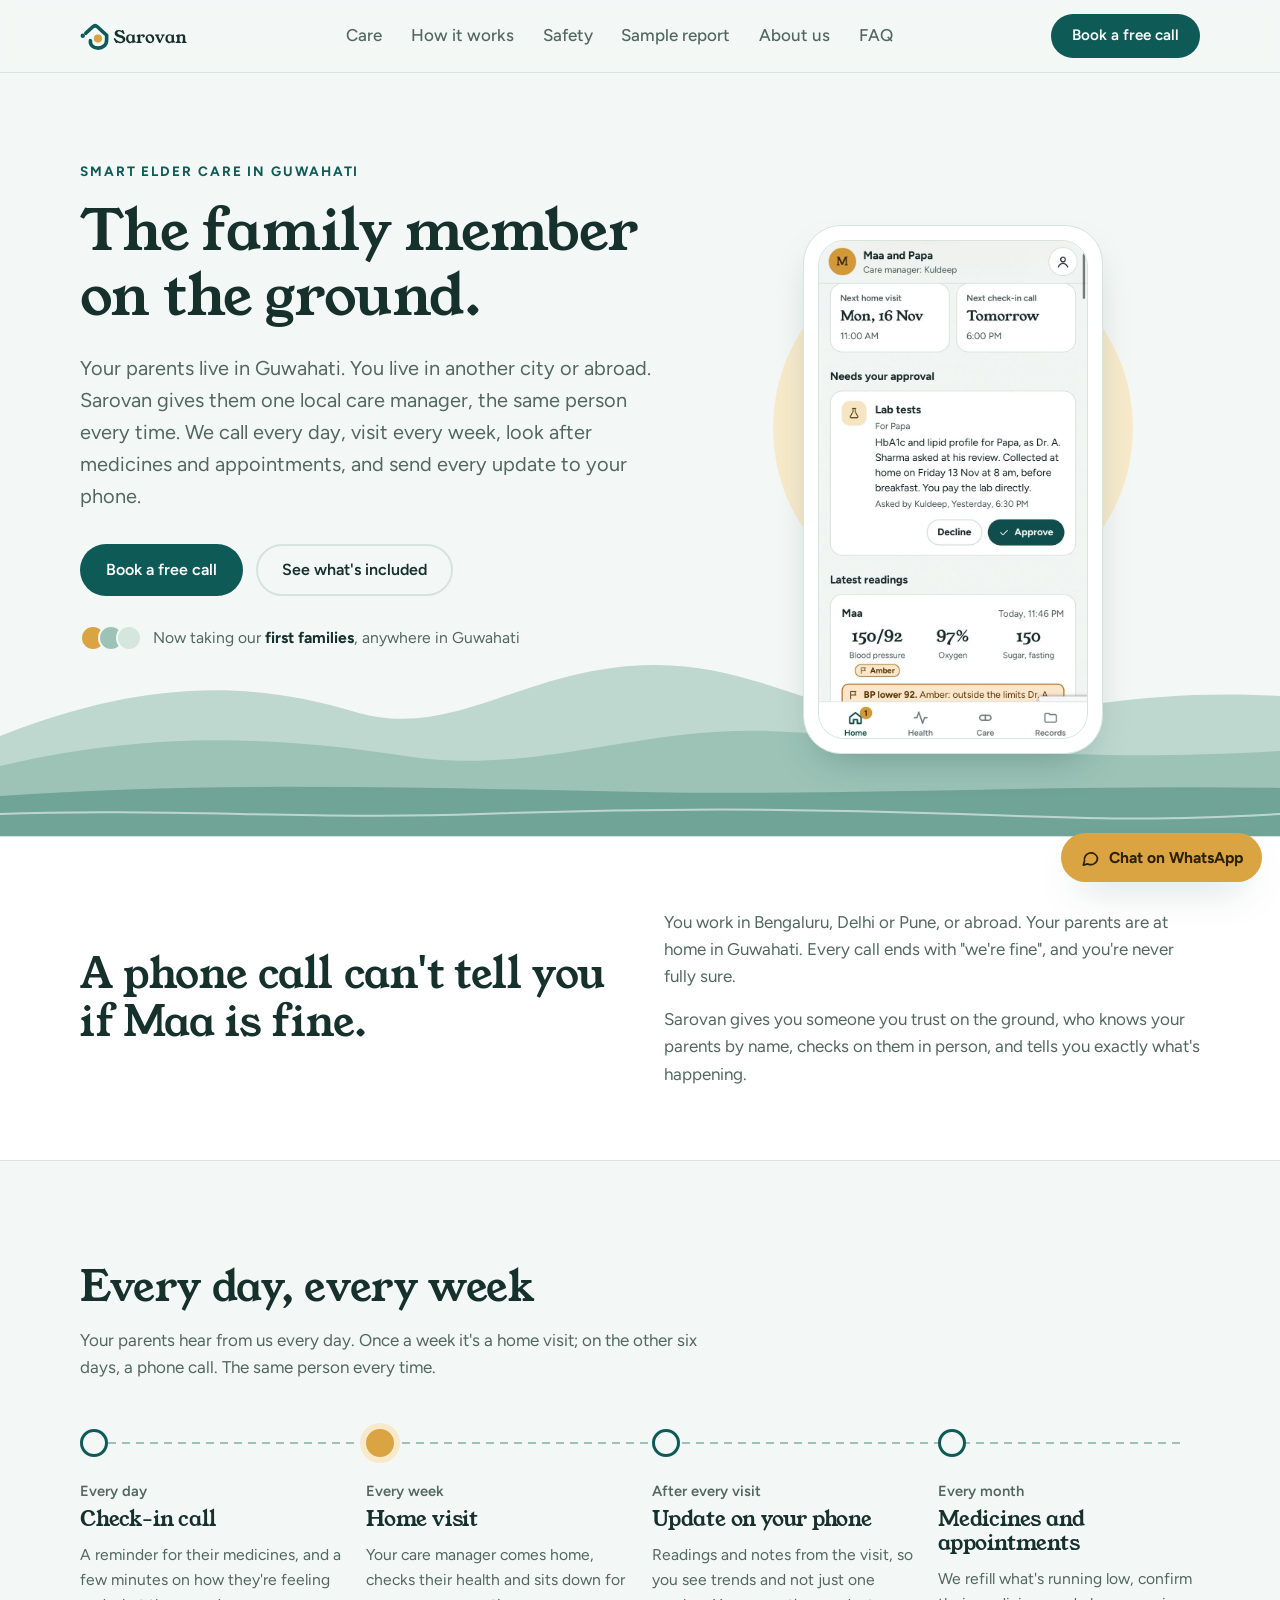
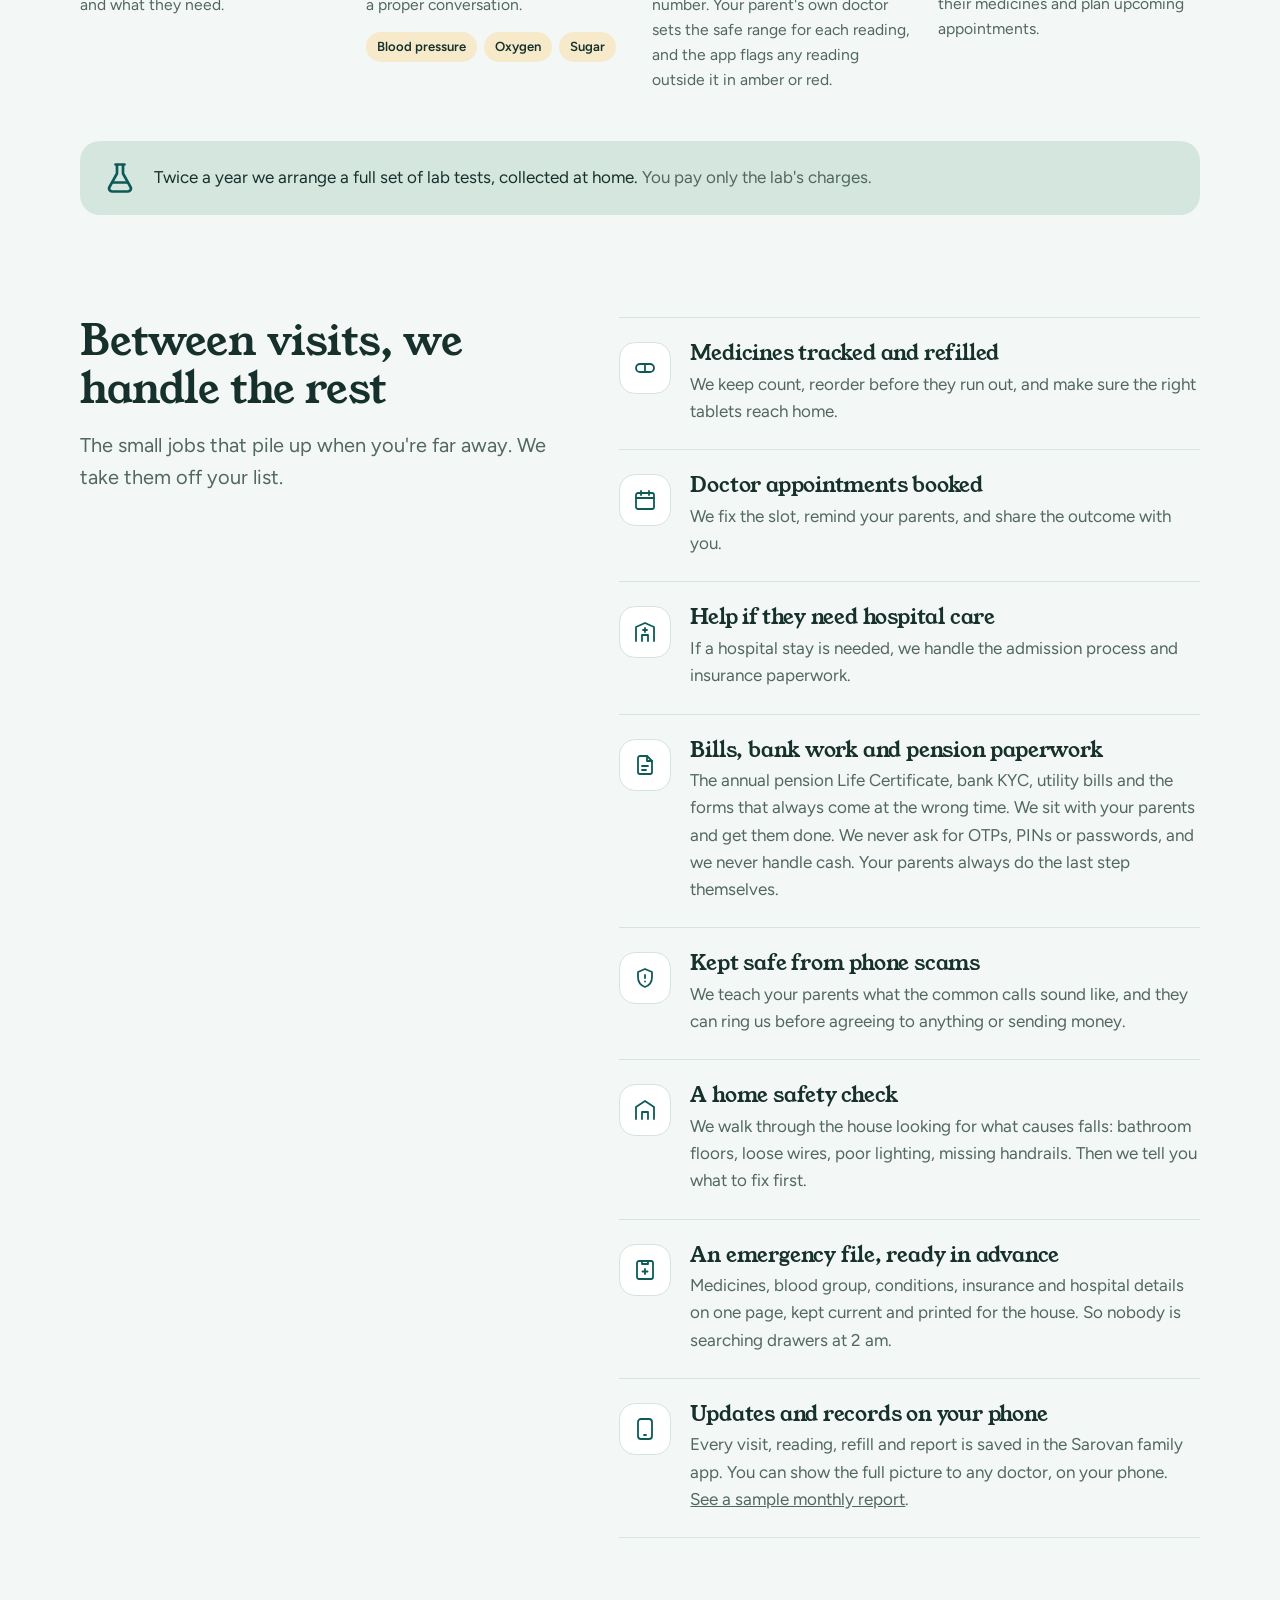
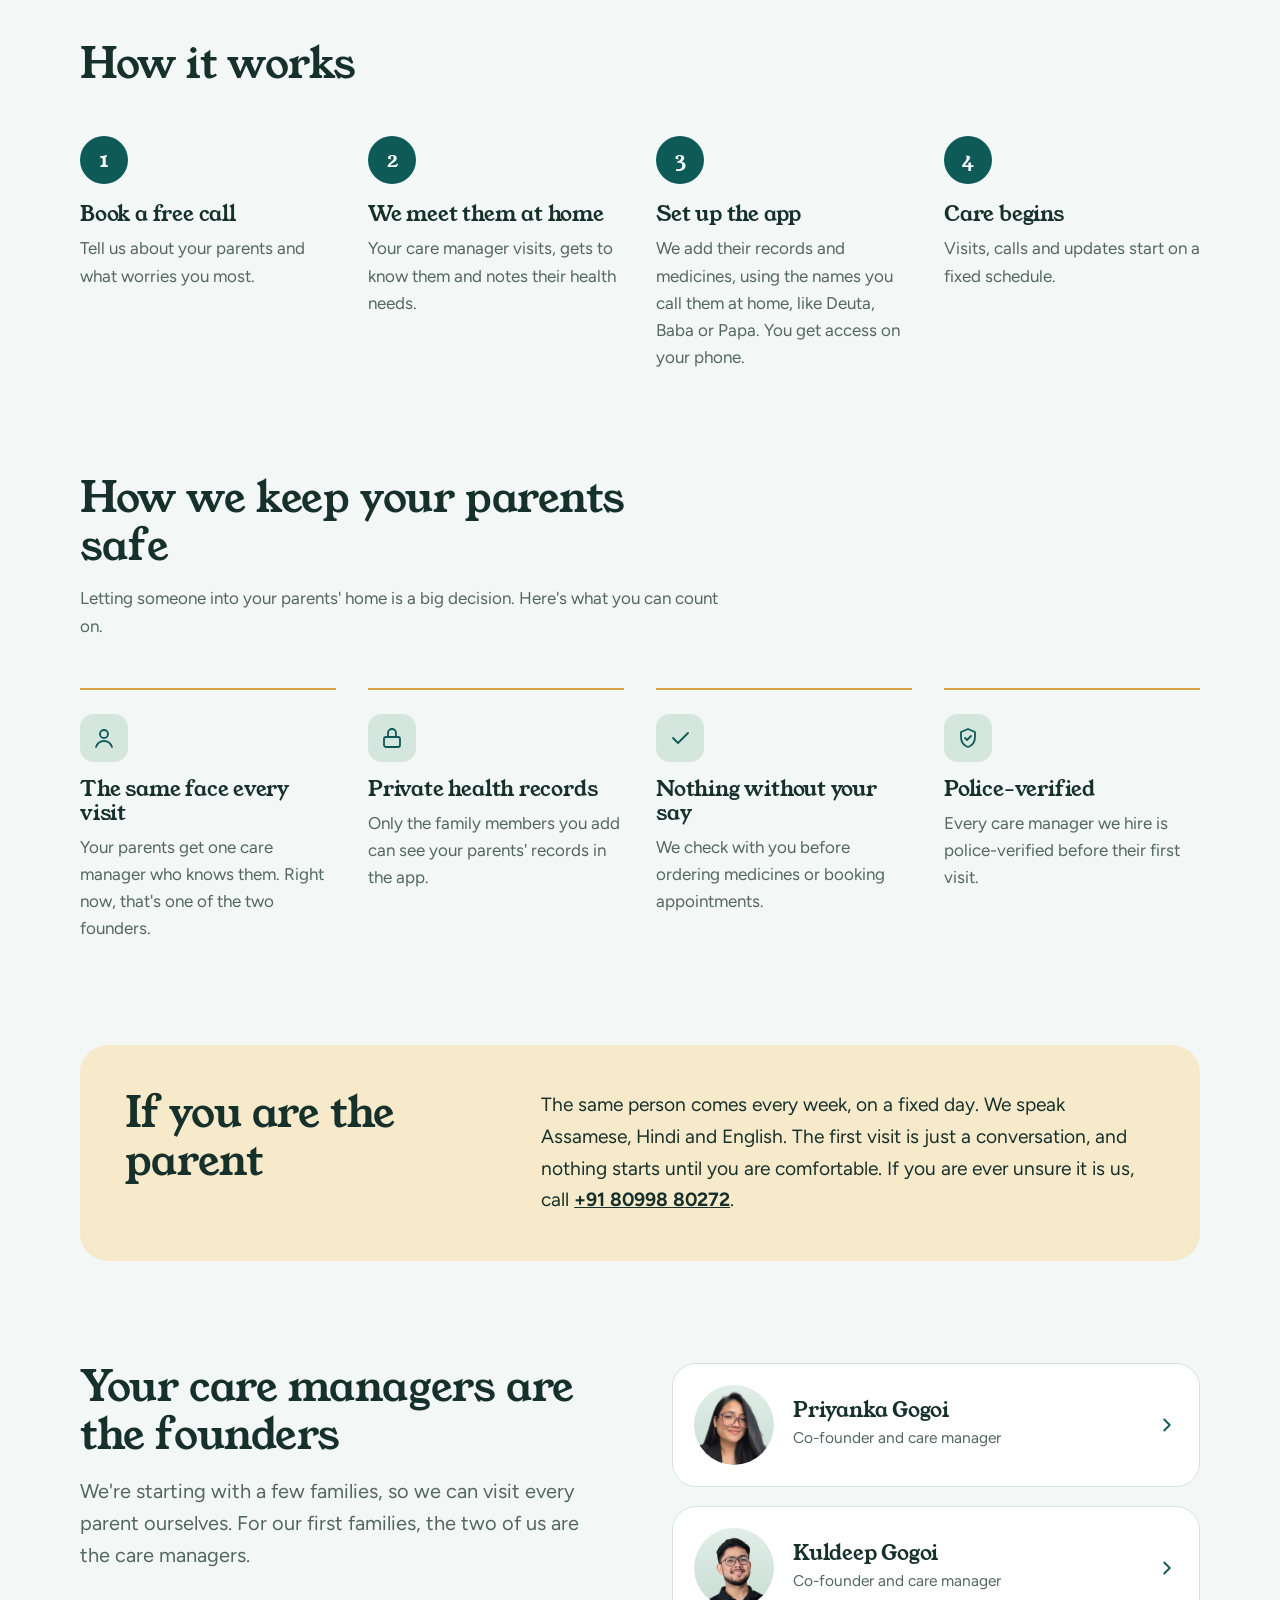
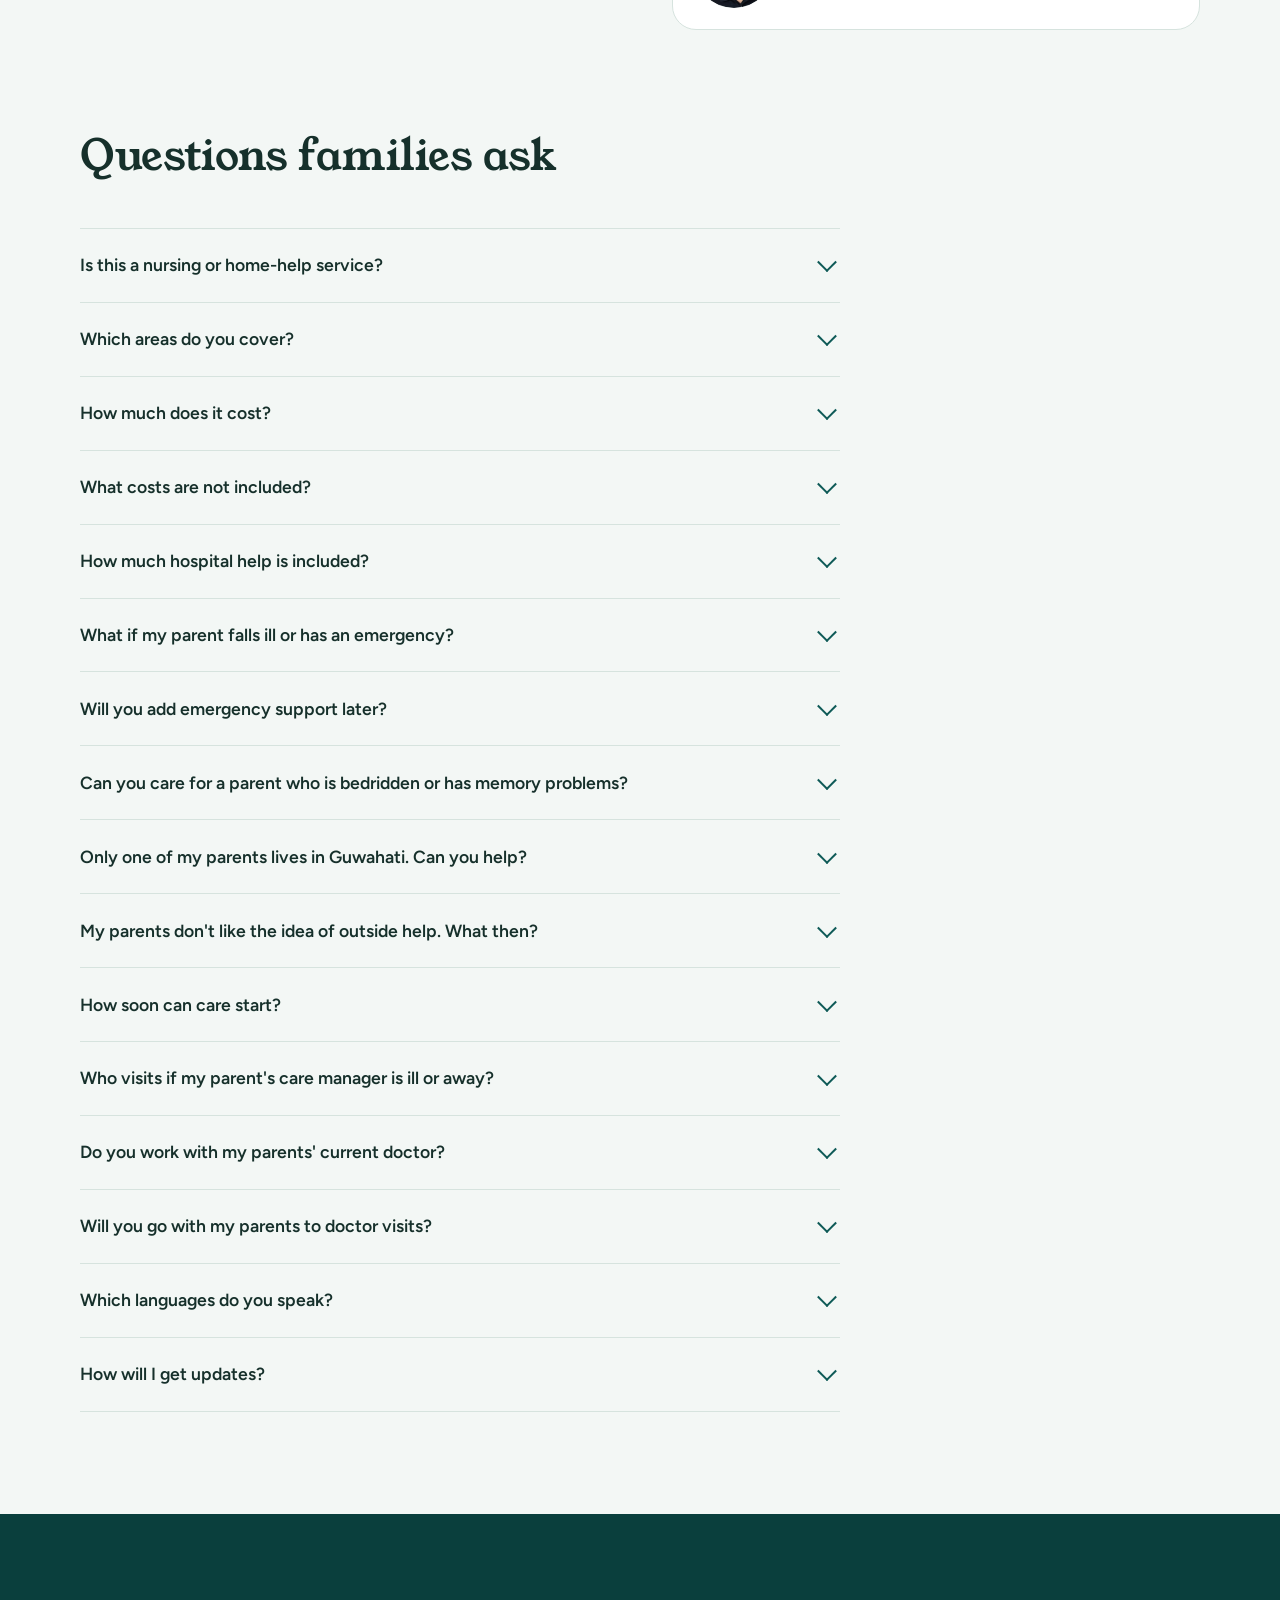
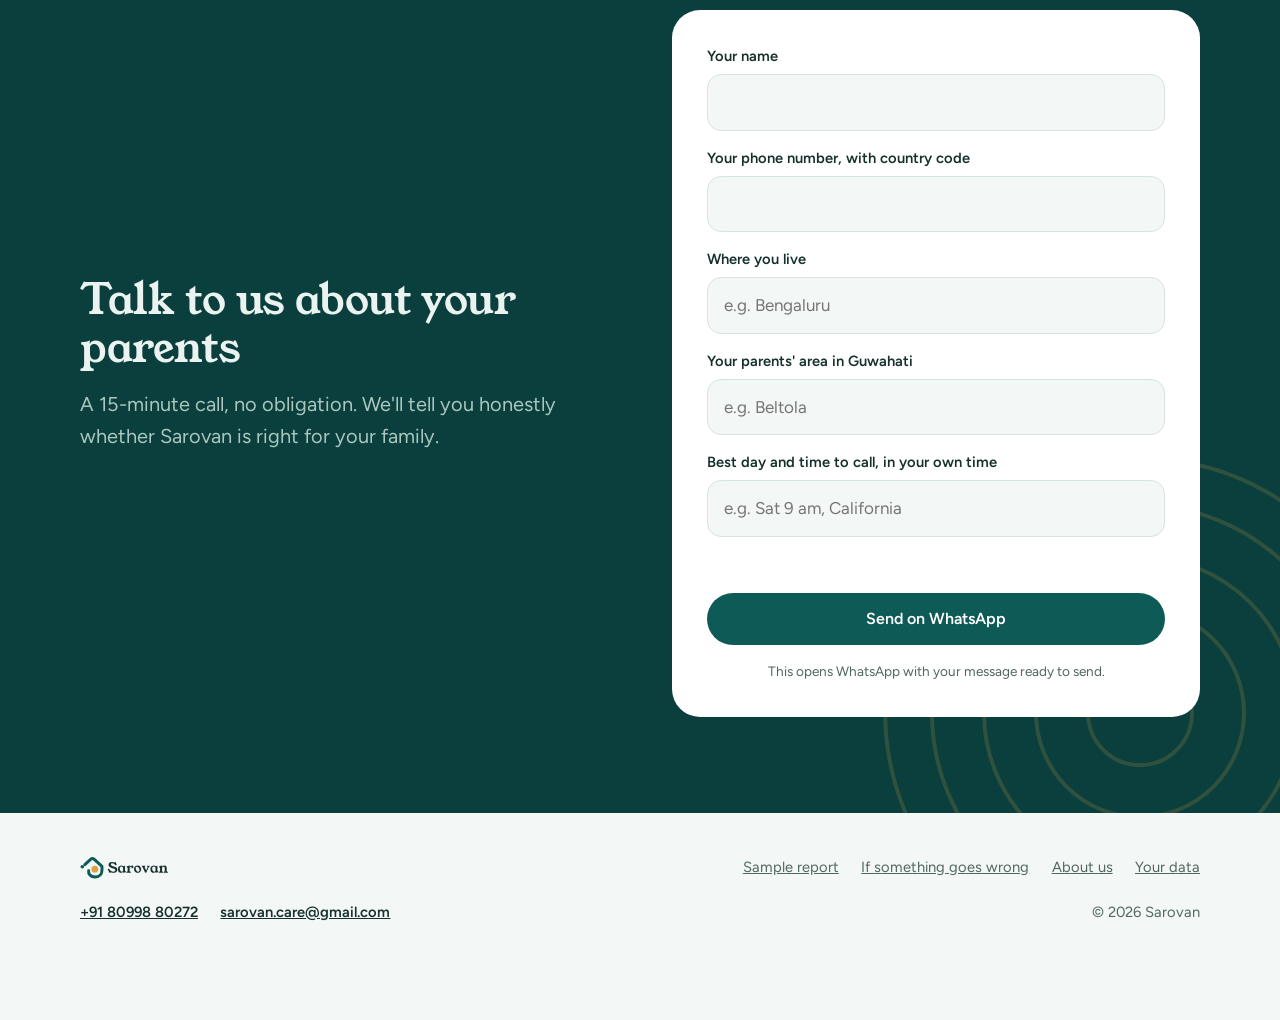
==== commit 4a4b79c3: "Home page: remove the app demo link The app screenshot stays. The "Try the family app, no login" lin" ====
--- a/index.html
+++ b/index.html
@@ -137,9 +137,6 @@
 .app-shot{position:relative;z-index:2;width:300px;max-width:100%;margin:0 0 24px}
 .phone{background:var(--surface);border-radius:38px;padding:14px;box-shadow:var(--shadow);border:1px solid var(--line)}
 .phone img{display:block;width:100%;height:auto;border-radius:26px;border:1px solid var(--line)}
-.demo-link{display:block;margin-top:14px;padding:.65rem 1rem;border-radius:18px;background:var(--surface);border:1px solid var(--line);box-shadow:var(--shadow);color:var(--ink);text-decoration:none;text-align:center;font-size:.92rem;line-height:1.4}
-.demo-link b{color:var(--teal);font-weight:700}
-.demo-link:hover b{text-decoration:underline}
 
 @media (max-width:860px){
   .hero-grid{grid-template-columns:1fr;gap:1rem}
@@ -329,7 +326,6 @@
         <div class="phone">
           <img src="/assets/app-family-home.jpg" width="720" height="1337" fetchpriority="high" alt="The Sarovan family app for a sample family, Maa and Papa: the next home visit and check-in call, a lab test waiting for approval, and Maa's latest readings with an amber flag.">
         </div>
-        <figcaption><a class="demo-link" href="https://sarovan-app.web.app/demo" target="_blank" rel="noopener">Try the family app, no login:<br><b>sarovan-app.web.app/demo</b></a></figcaption>
       </figure>
     </div>
   </div>
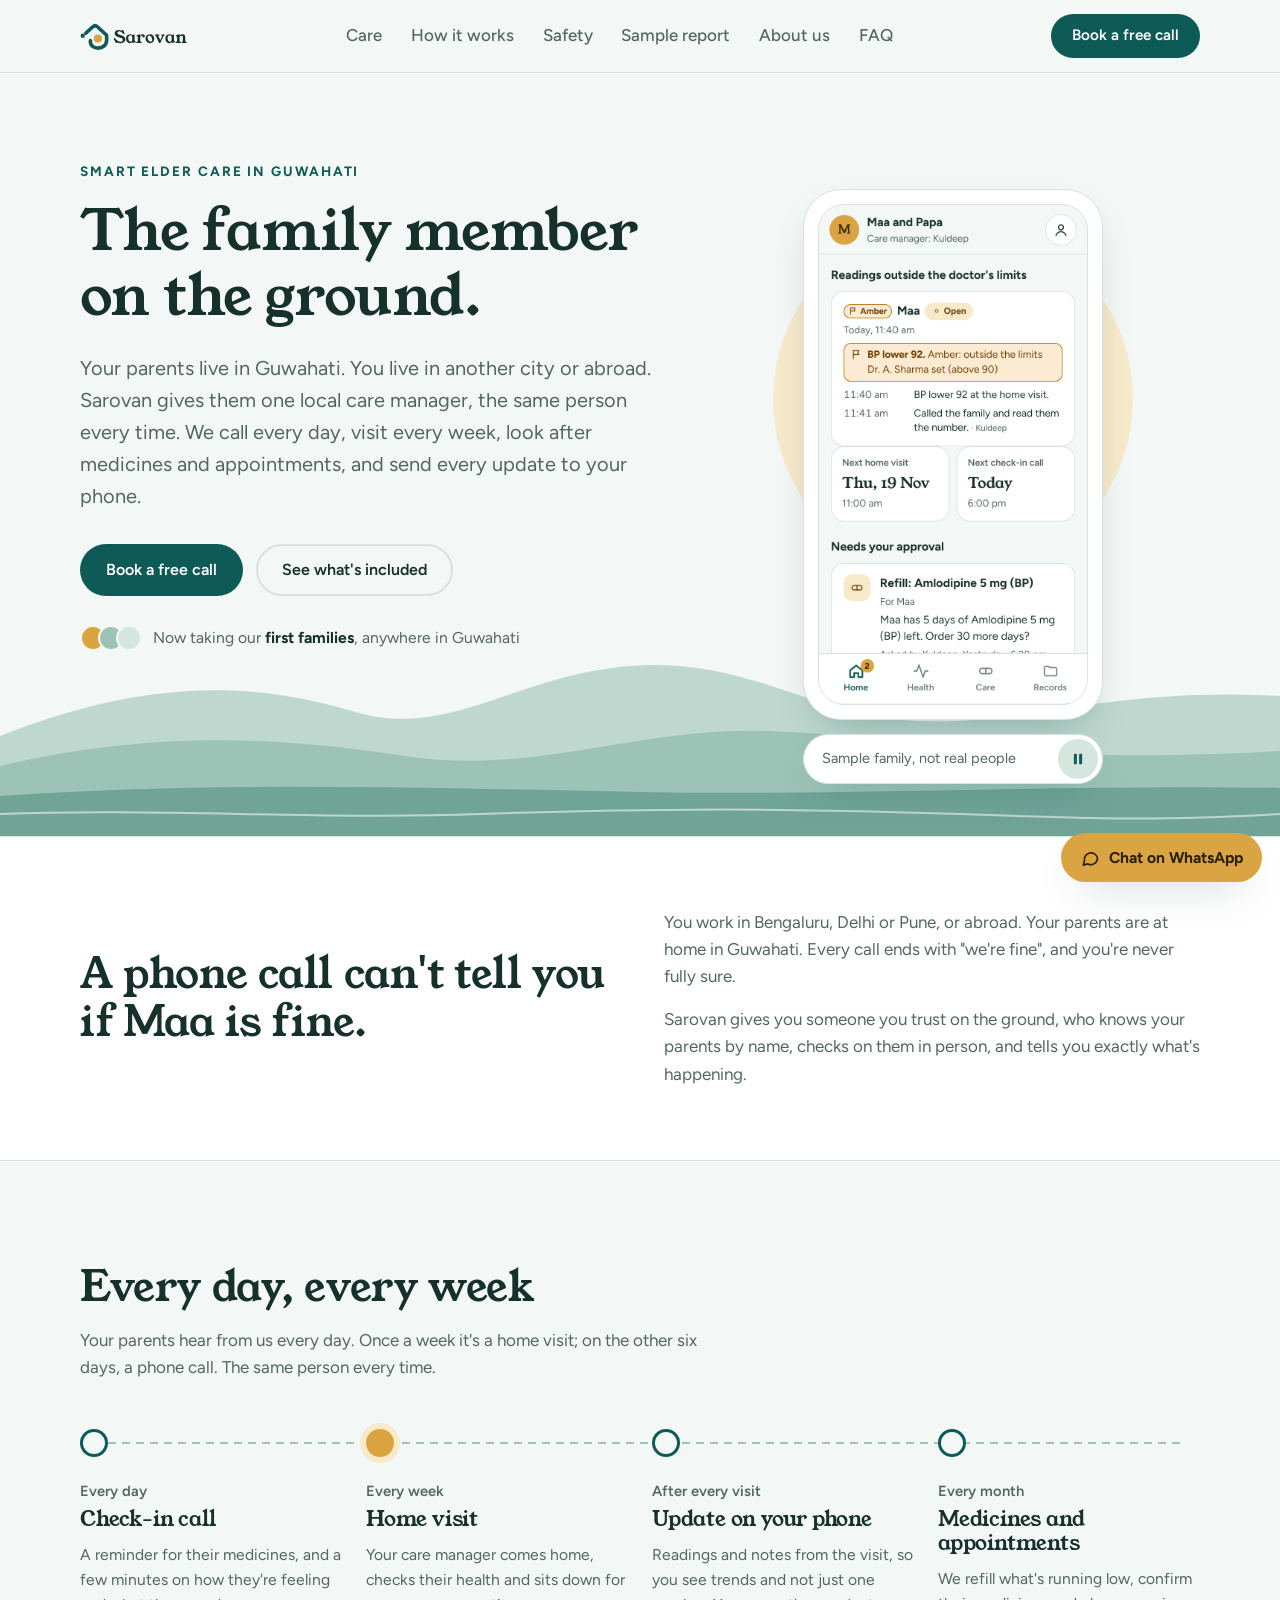
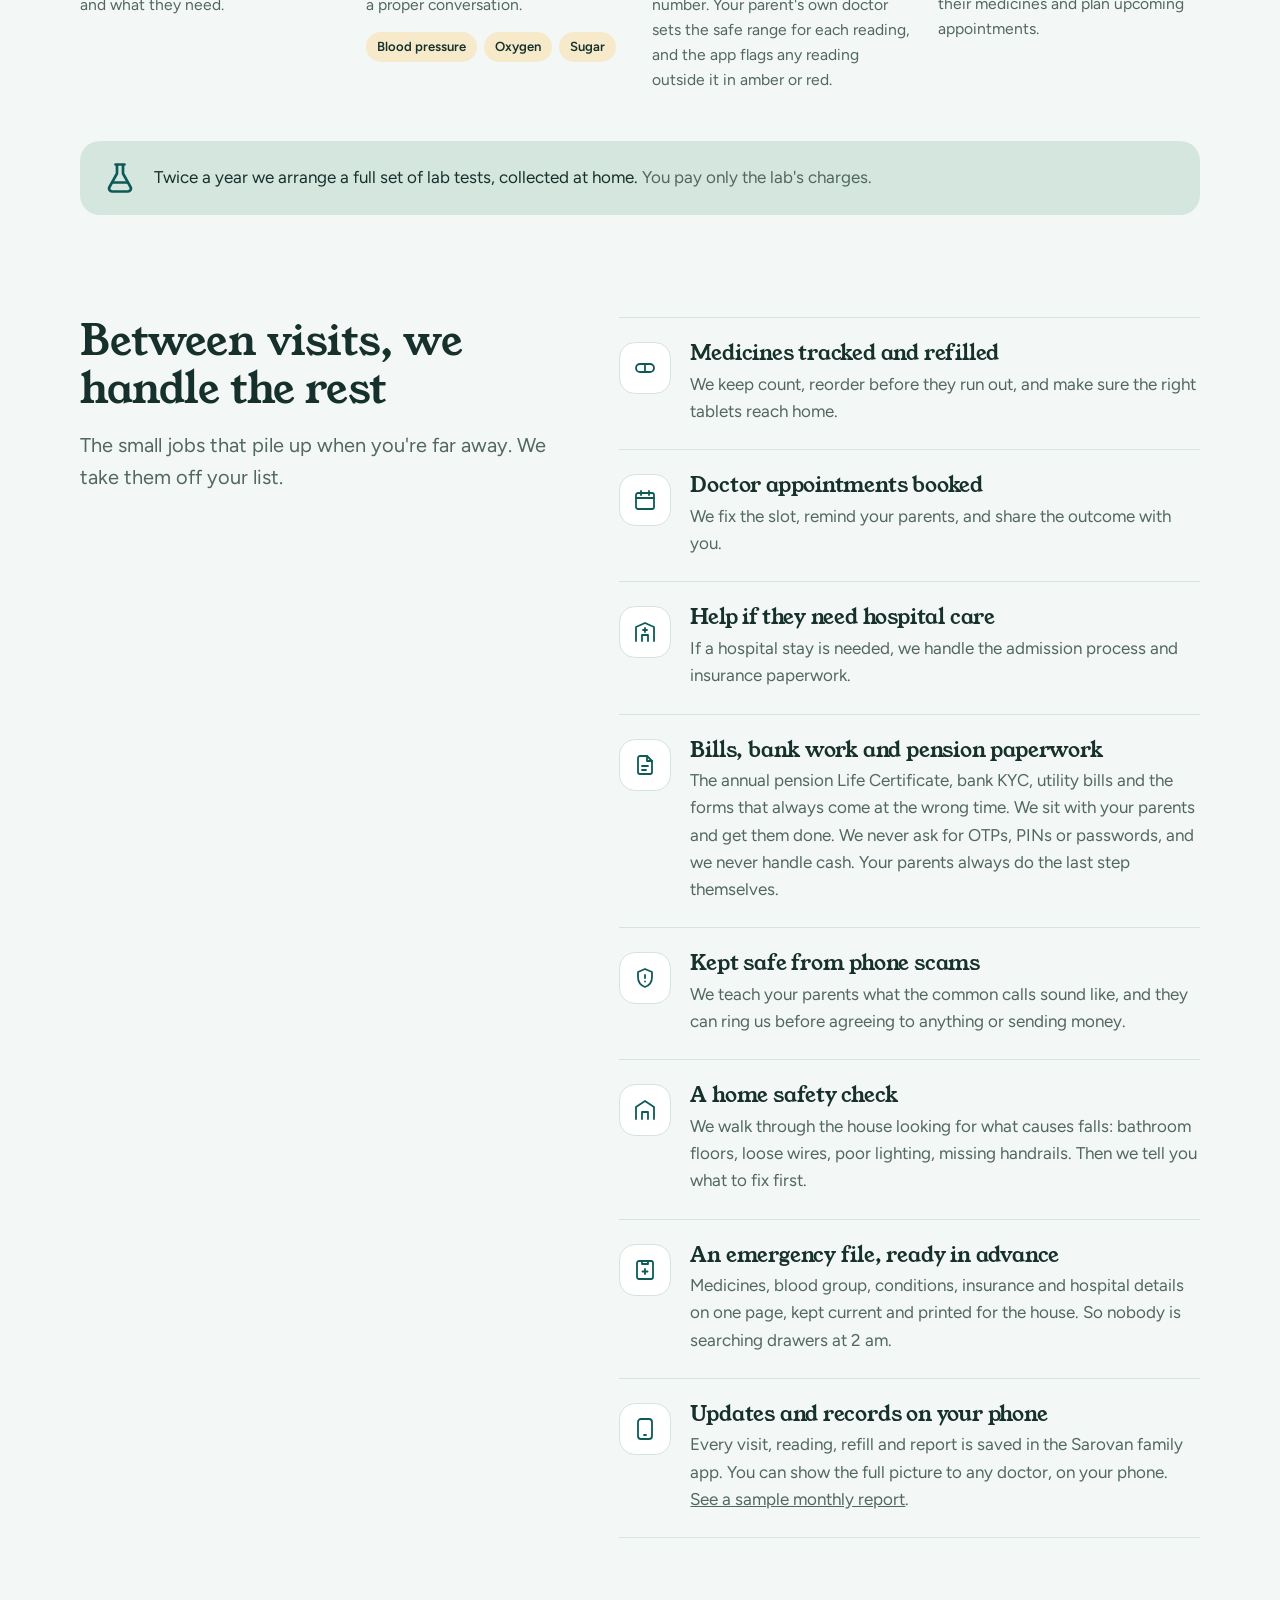
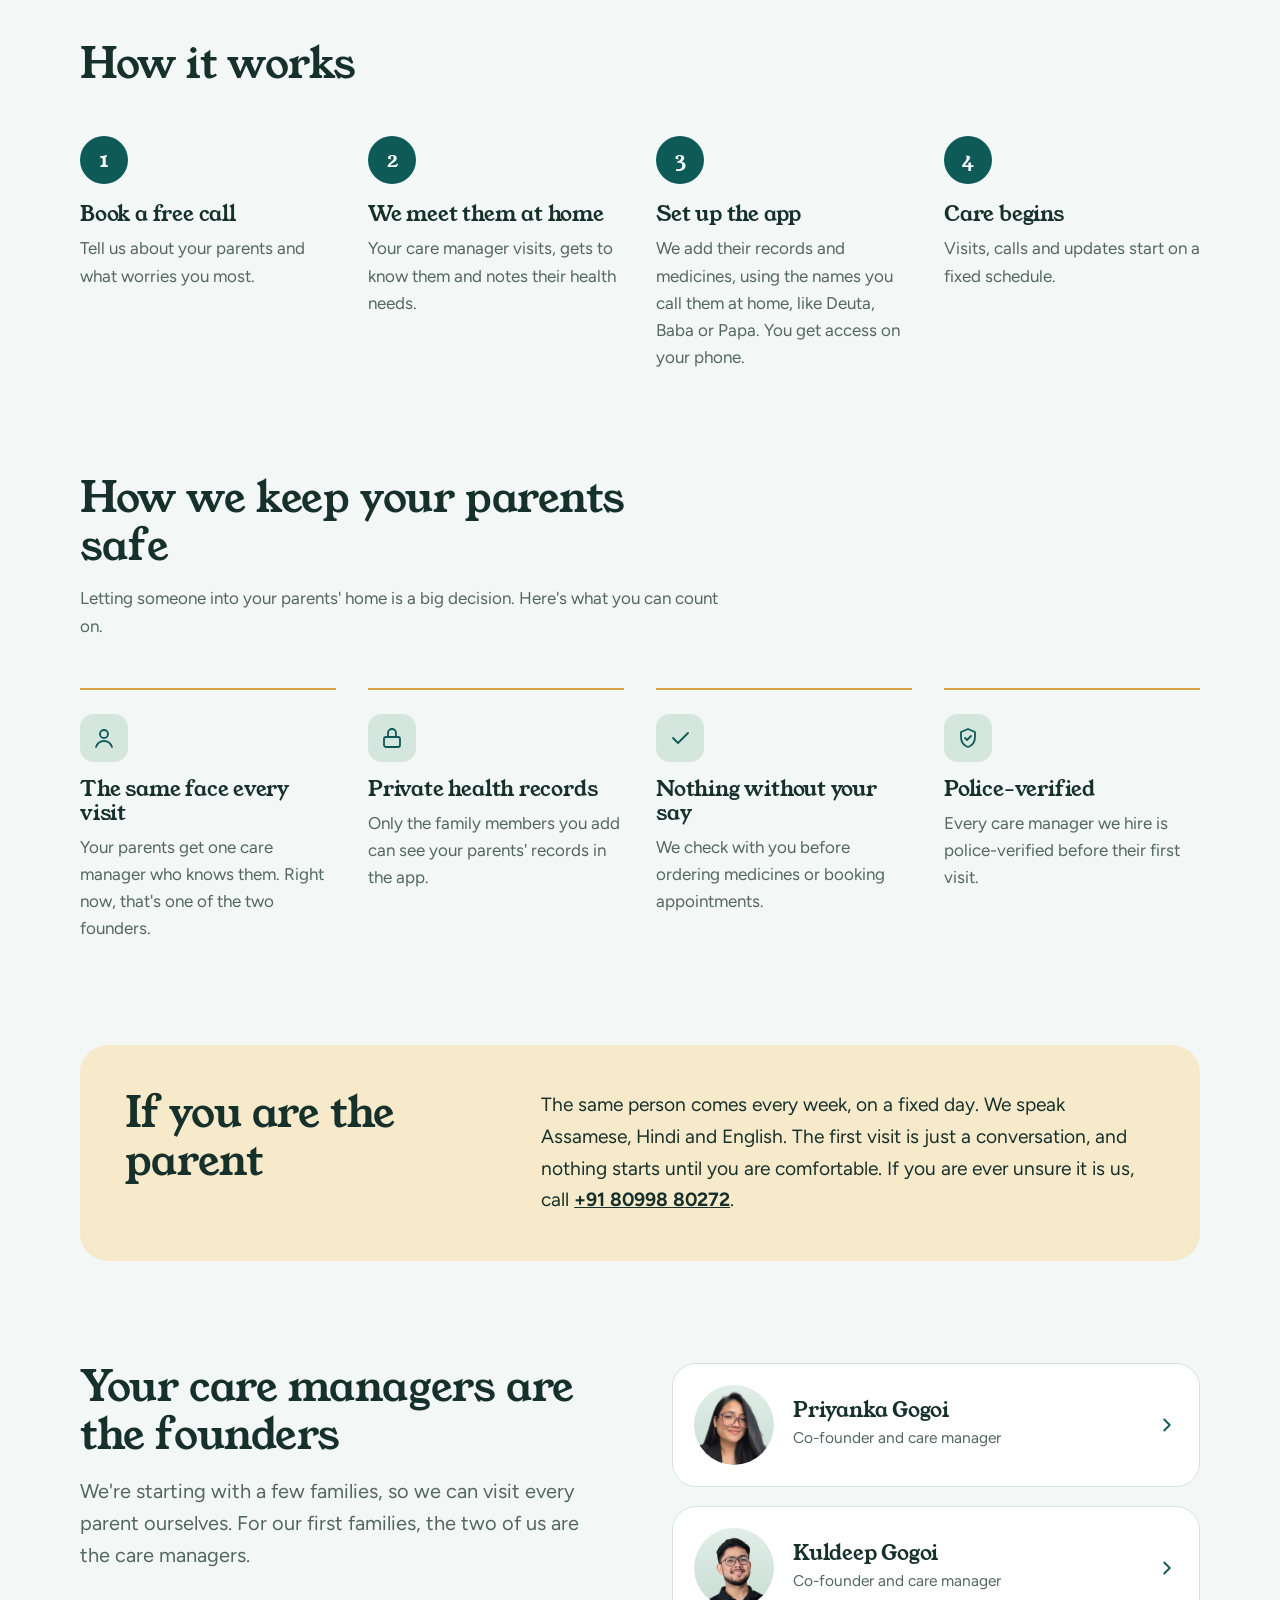
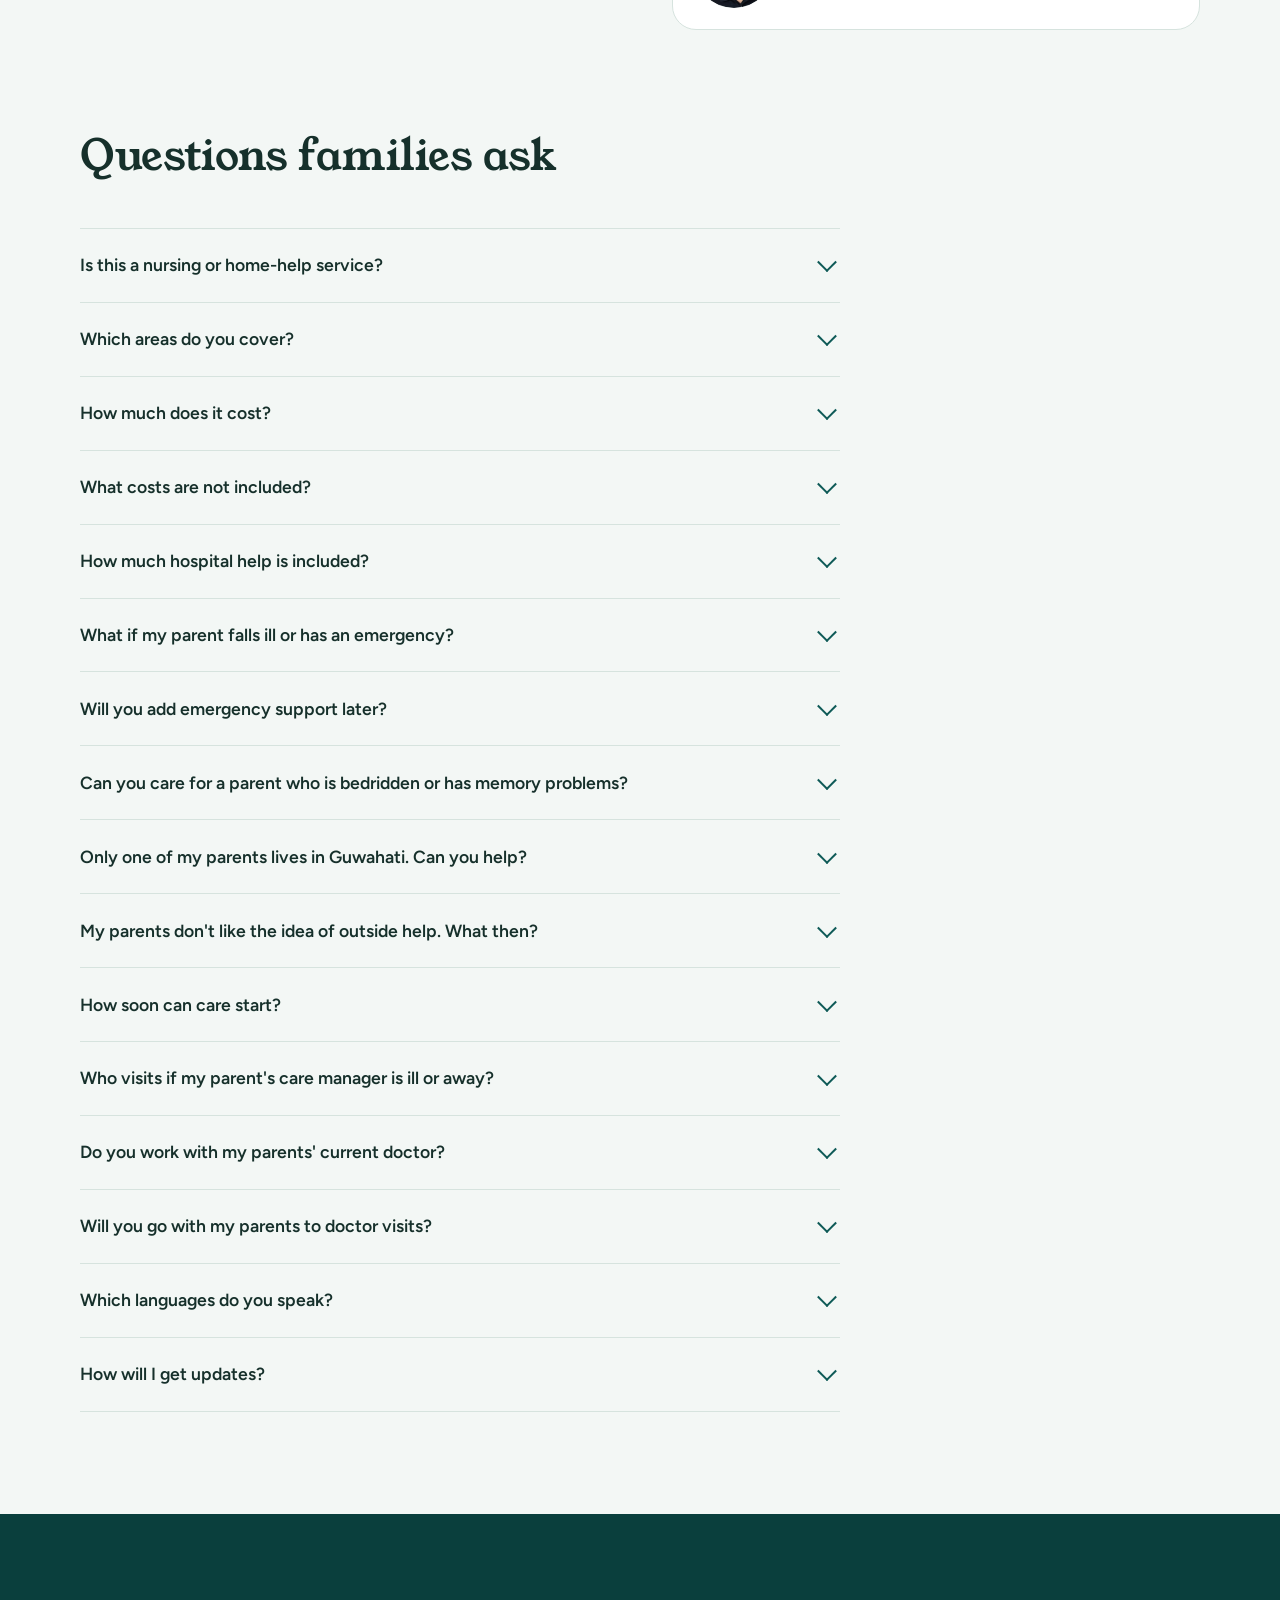
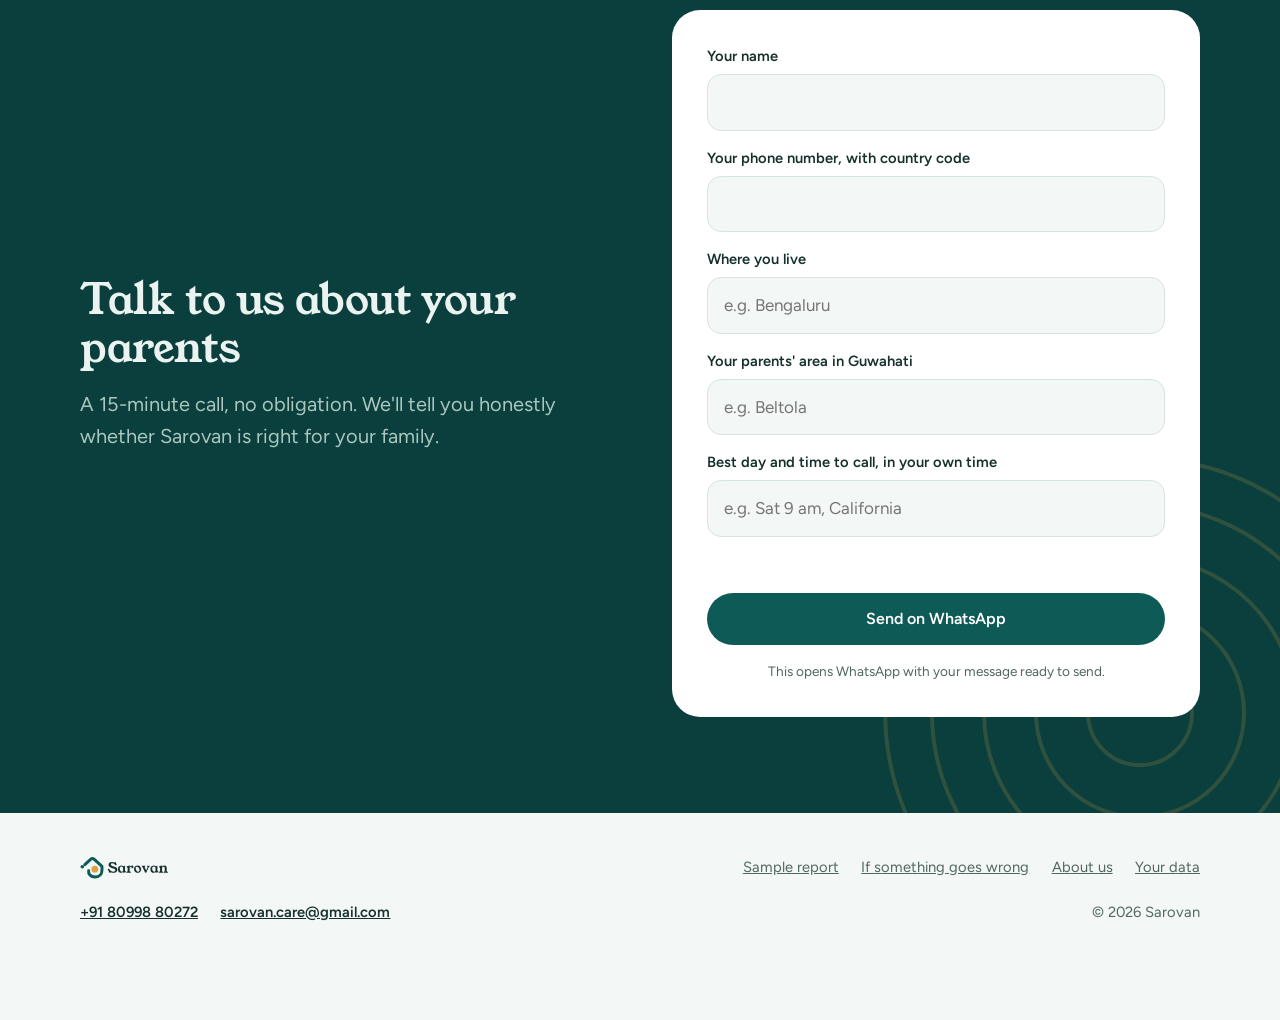
==== commit 117fe972: "Home page: app video in place of the still screenshot - The phone in the top section now plays a 33-" ====
--- a/index.html
+++ b/index.html
@@ -136,7 +136,14 @@
 /* app screenshot */
 .app-shot{position:relative;z-index:2;width:300px;max-width:100%;margin:0 0 24px}
 .phone{background:var(--surface);border-radius:38px;padding:14px;box-shadow:var(--shadow);border:1px solid var(--line)}
-.phone img{display:block;width:100%;height:auto;border-radius:26px;border:1px solid var(--line)}
+.phone video{display:block;width:100%;height:auto;aspect-ratio:720/1336;border-radius:26px;border:1px solid var(--line);background:var(--bg)}
+.shot-note{display:flex;align-items:center;justify-content:space-between;gap:.6rem;min-height:48px;margin-top:14px;padding:.25rem .3rem .25rem 1.1rem;border-radius:999px;background:var(--surface);border:1px solid var(--line);box-shadow:var(--shadow);color:var(--muted);font-size:.9rem;line-height:1.3}
+.shot-note button{flex:none;width:40px;height:40px;padding:0;border:0;border-radius:50%;background:var(--sage);color:var(--teal);display:grid;place-items:center;cursor:pointer}
+.shot-note button[hidden]{display:none}
+.shot-note button:hover{background:var(--hill-1)}
+.shot-note svg{width:18px;height:18px;fill:currentColor}
+.shot-note .i-pause,.shot-note .is-playing .i-play{display:none}
+.shot-note .is-playing .i-pause{display:block}
 
 @media (max-width:860px){
   .hero-grid{grid-template-columns:1fr;gap:1rem}
@@ -324,8 +331,14 @@
       <div class="sun" aria-hidden="true"></div>
       <figure class="app-shot">
         <div class="phone">
-          <img src="/assets/app-family-home.jpg" width="720" height="1337" fetchpriority="high" alt="The Sarovan family app for a sample family, Maa and Papa: the next home visit and check-in call, a lab test waiting for approval, and Maa's latest readings with an amber flag.">
+          <video id="app-video" width="720" height="1336" poster="/assets/app-walkthrough-poster.jpg" muted loop playsinline preload="none" disableremoteplayback aria-label="A video of the Sarovan family app with a sample family, Maa and Papa. It scrolls the Home screen: a reading outside the doctor's limits, two requests waiting for approval, the latest readings and the updates. Then it opens Health, Care and Records.">
+            <source src="/assets/app-walkthrough.mp4" type="video/mp4">
+          </video>
         </div>
+        <figcaption class="shot-note">
+          <span>Sample family, not real people</span>
+          <button type="button" id="app-video-toggle" aria-label="Play the app video" hidden><svg class="i-play" aria-hidden="true" viewBox="0 0 24 24"><path d="M8 5.5v13a1 1 0 0 0 1.5.86l10.5-6.5a1 1 0 0 0 0-1.72L9.5 4.64A1 1 0 0 0 8 5.5z"/></svg><svg class="i-pause" aria-hidden="true" viewBox="0 0 24 24"><rect x="6.5" y="5" width="4" height="14" rx="1.2"/><rect x="13.5" y="5" width="4" height="14" rx="1.2"/></svg></button>
+        </figcaption>
       </figure>
     </div>
   </div>
@@ -685,6 +698,35 @@
   var m = document.querySelector(".menu[open]");
   if (e.key === "Escape" && m) { m.removeAttribute("open"); m.querySelector("summary").focus(); }
 });
+
+// The app video in the top section. It plays only while it is on screen, and not at all
+// for visitors who have asked their device for less motion or less data. The round
+// button beside "Sample family" plays and pauses it.
+(function () {
+  var v = document.getElementById("app-video"), b = document.getElementById("app-video-toggle");
+  if (!v || !b || !v.play) return;
+  var lessMotion = window.matchMedia && window.matchMedia("(prefers-reduced-motion: reduce)").matches;
+  var lessData = navigator.connection && navigator.connection.saveData;
+  var wanted = !lessMotion && !lessData, onScreen = false;
+  function sync() {
+    if (wanted && onScreen) { var p = v.play(); if (p && p.catch) p.catch(function () {}); }
+    else v.pause();
+  }
+  function show() {
+    var playing = !v.paused;
+    b.classList.toggle("is-playing", playing);
+    b.setAttribute("aria-label", playing ? "Pause the app video" : "Play the app video");
+  }
+  v.addEventListener("play", show);
+  v.addEventListener("pause", show);
+  b.addEventListener("click", function () { wanted = v.paused; sync(); });
+  b.hidden = false;
+  show();
+  if ("IntersectionObserver" in window) {
+    // Counted as on screen once a fifth of it shows. (Browsers disagree on isIntersecting below the threshold.)
+    new IntersectionObserver(function (entries) { onScreen = entries[entries.length - 1].intersectionRatio >= 0.19; sync(); }, { threshold: 0.2 }).observe(v);
+  } else { onScreen = true; sync(); }
+})();
 </script>
 </body>
 </html>
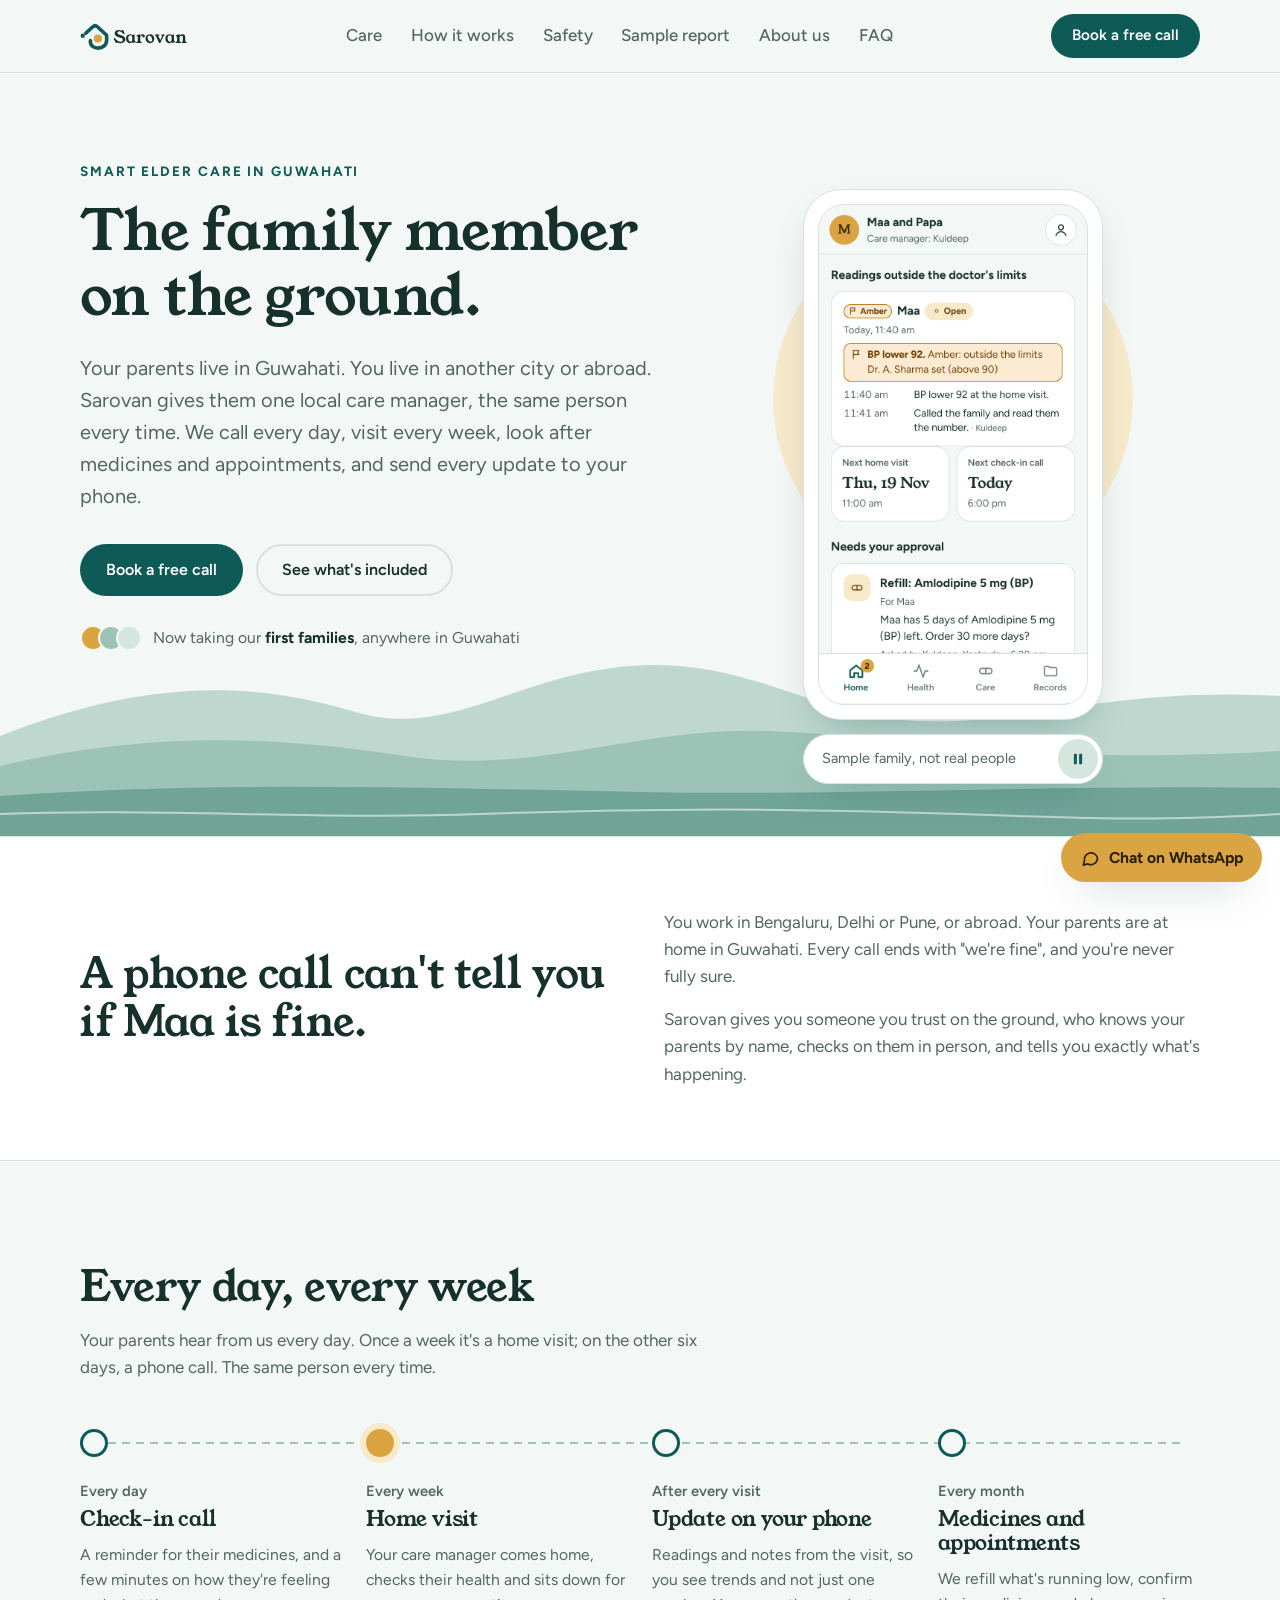
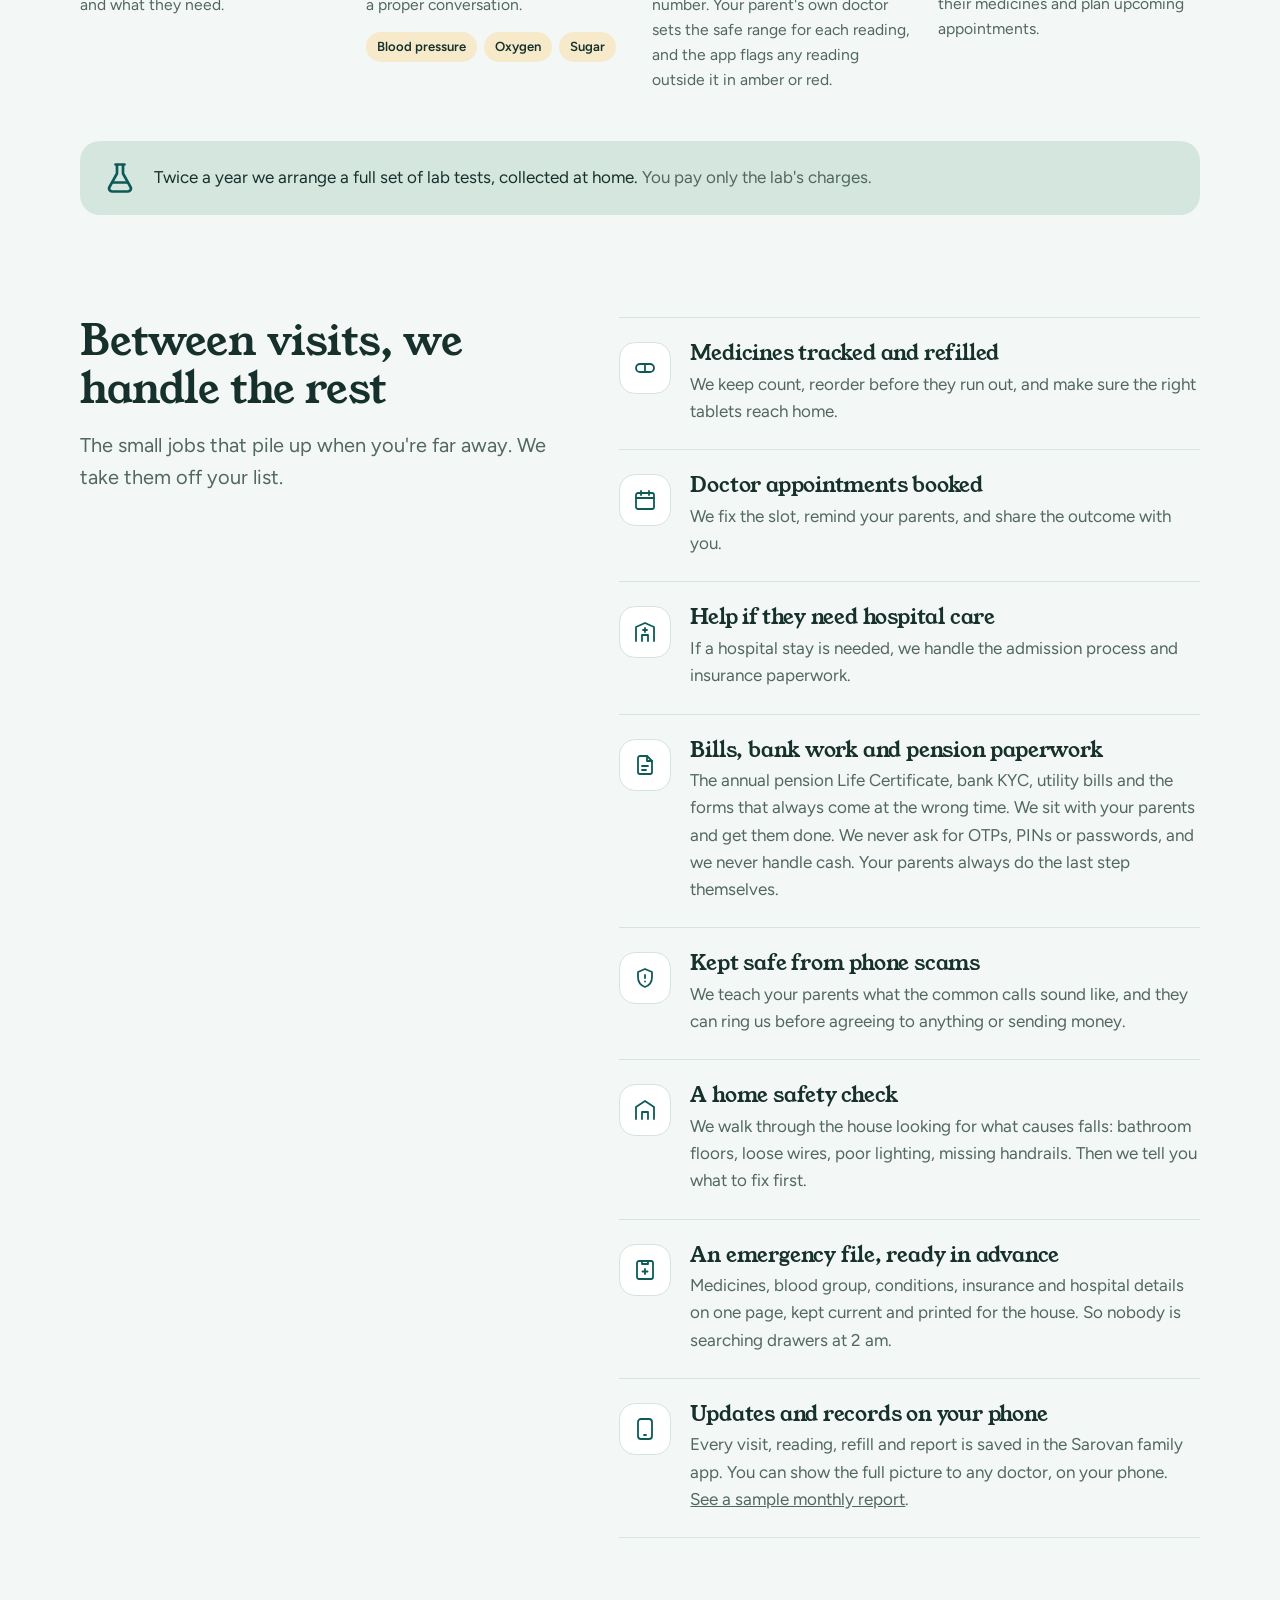
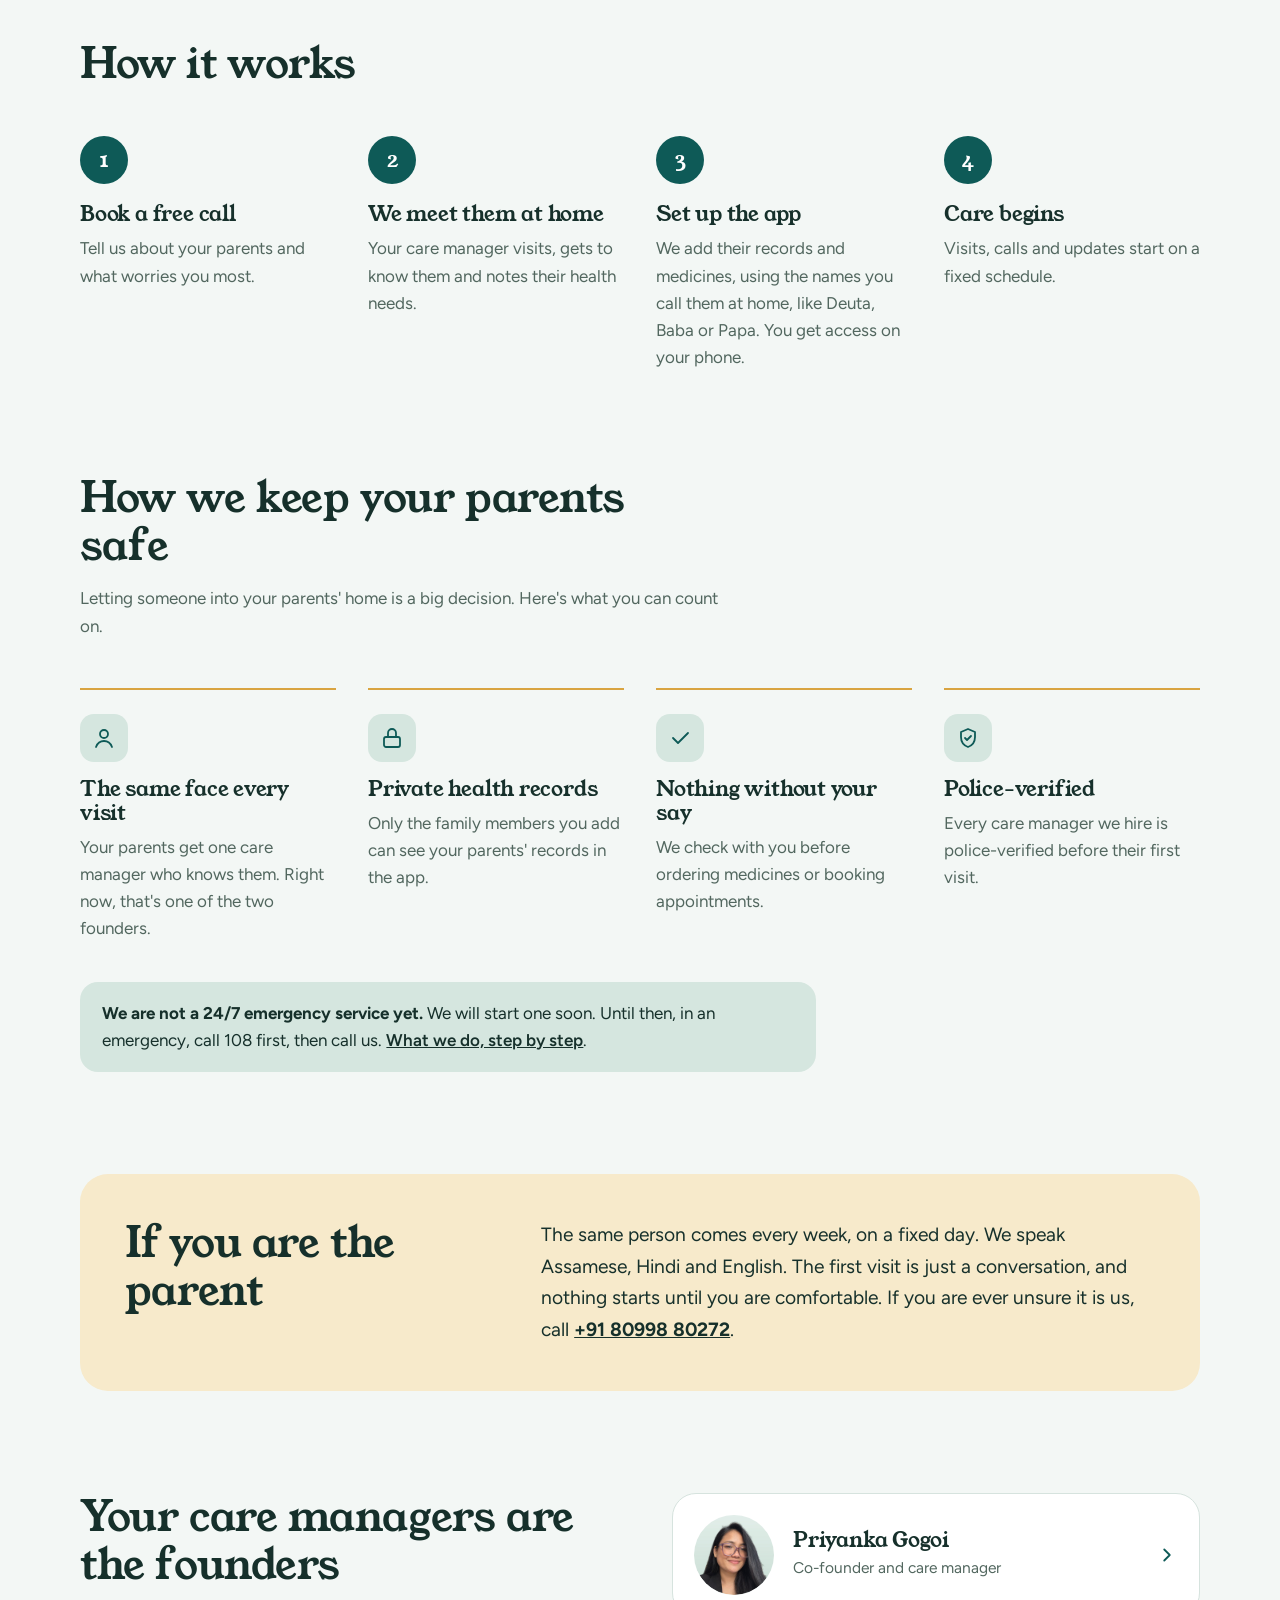
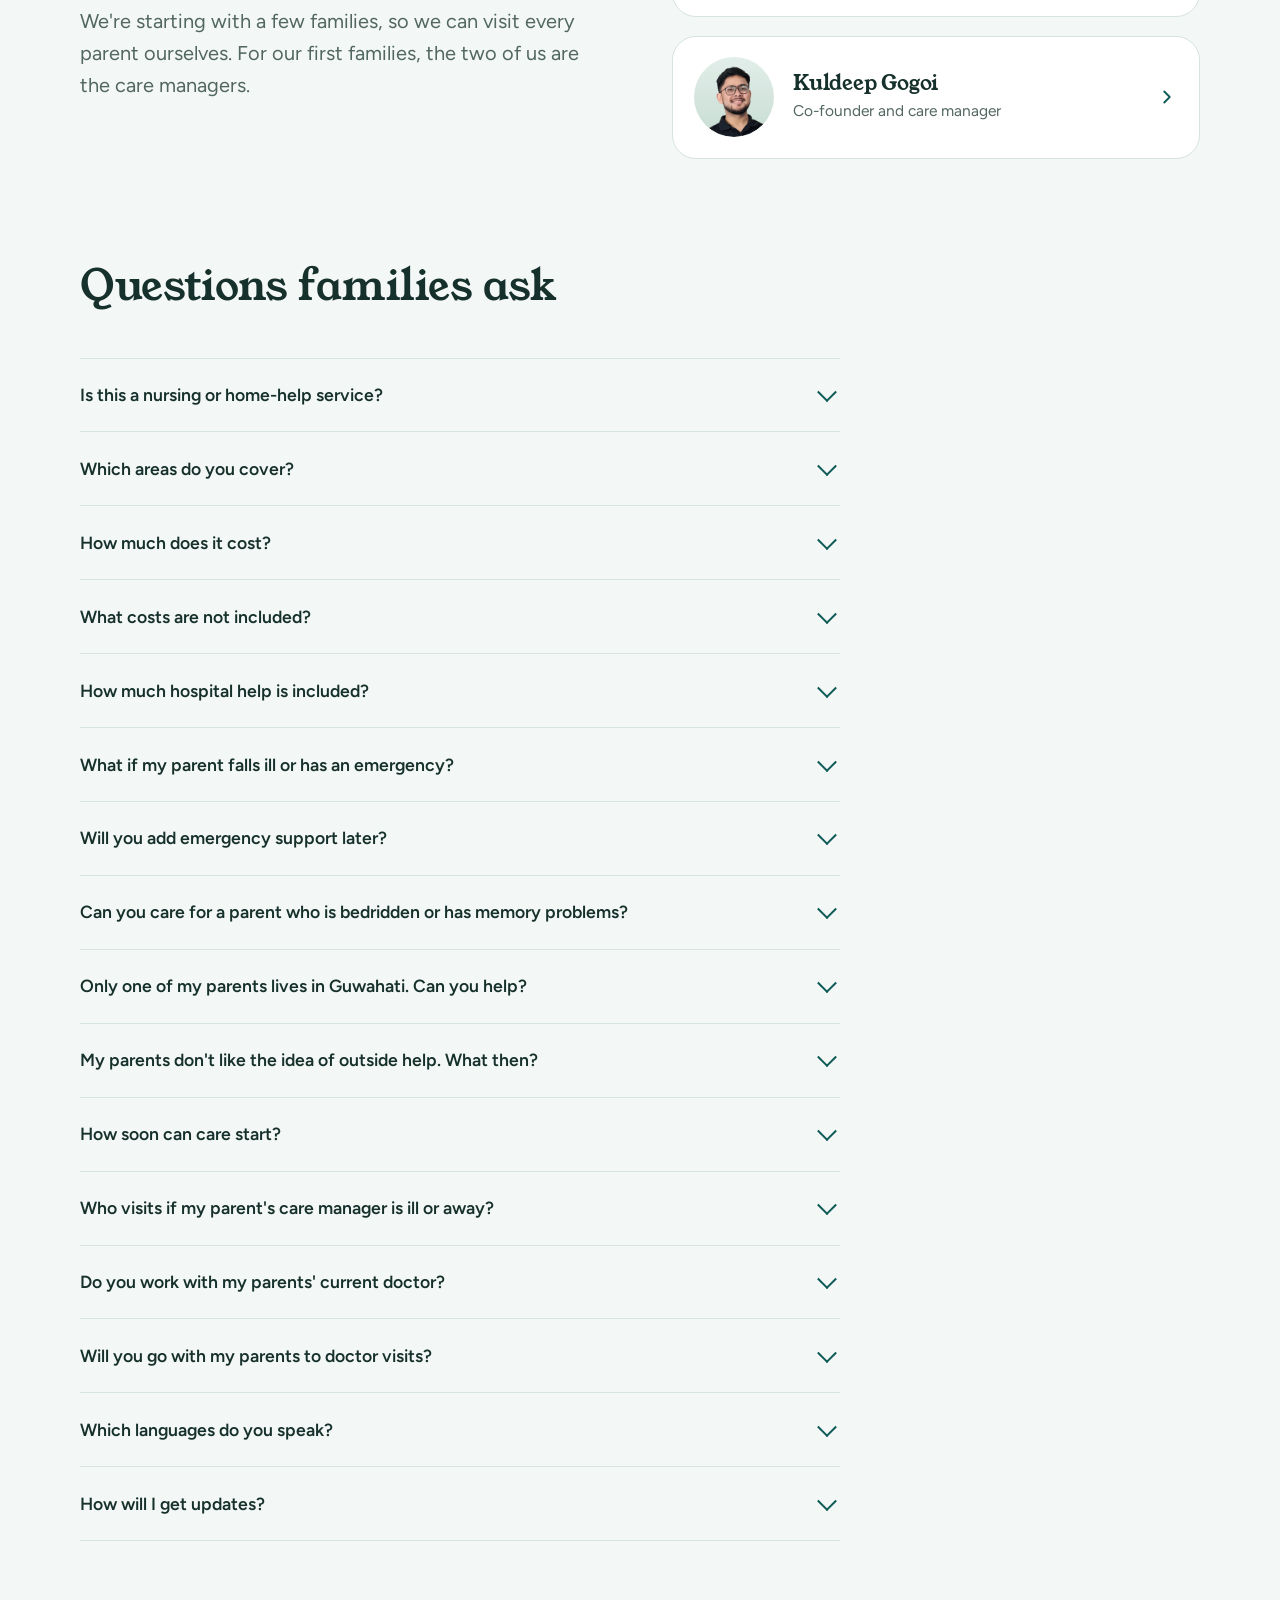
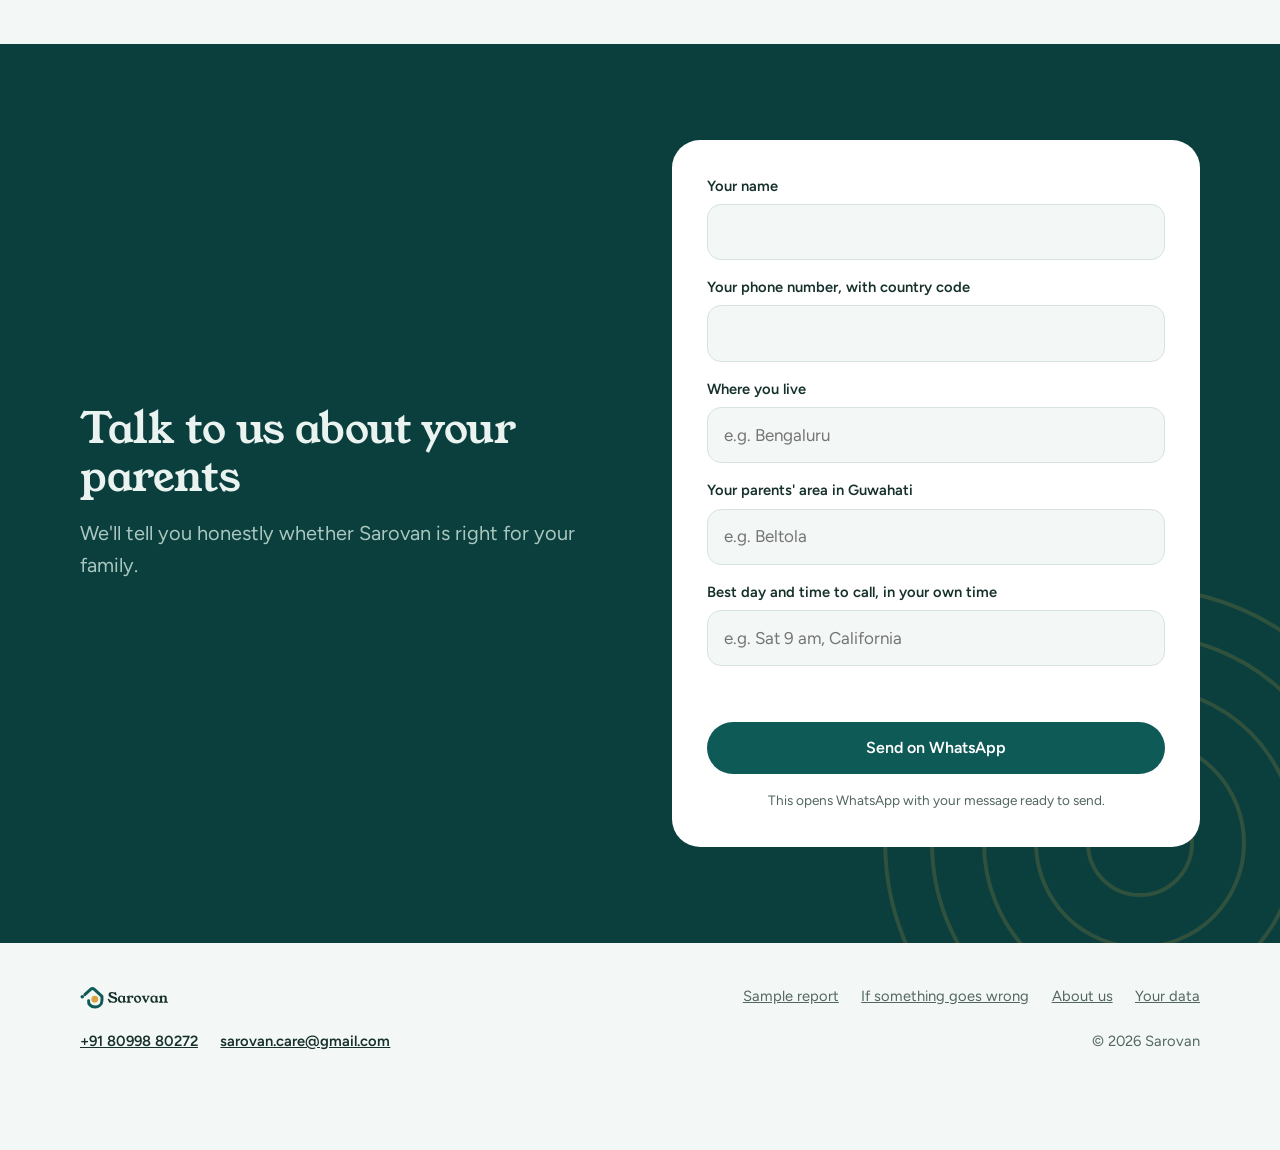
==== commit debffacc: "Home page: take the call length out of the contact section The line under "Talk to us about your par" ====
--- a/index.html
+++ b/index.html
@@ -213,6 +213,8 @@
 .trust p{color:var(--muted);margin-top:.5rem}
 @media (max-width:1060px){.trust{grid-template-columns:repeat(2,1fr);gap:2.5rem 2rem}}
 @media (max-width:600px){.trust{grid-template-columns:1fr;gap:2rem}}
+.trust-note{margin-top:2.5rem;max-width:46rem;padding:1.1rem 1.4rem;border-radius:18px;background:var(--sage);color:var(--ink)}
+.trust-note a{font-weight:600}
 
 /* for the parent */
 .parent-note{display:grid;grid-template-columns:.75fr 1.25fr;gap:1rem 3rem;align-items:start;background:var(--gold-soft);border-radius:28px;padding:clamp(1.6rem,4vw,2.8rem)}
@@ -487,6 +489,7 @@
         <p>Every care manager we hire is police-verified before their first visit.</p>
       </li>
     </ul>
+    <p class="trust-note"><strong>We are not a 24/7 emergency service yet.</strong> We will start one soon. Until then, in an emergency, call 108 first, then call us. <a href="/if-something-goes-wrong/">What we do, step by step</a>.</p>
   </div>
 </section>
 
@@ -550,7 +553,7 @@
       </details>
       <details>
         <summary>Will you add emergency support later?</summary>
-        <p>Yes, it is planned. 24/7 emergency support needs a team we don't have yet, and we would rather build it properly than announce it early. Until then, in an emergency, call 108 first, then call us. For everyday care, we work with the doctors your parents already see.</p>
+        <p>Yes. We will start a 24/7 emergency service soon. Until then, in an emergency, call 108 first, then call us. For everyday care, we work with the doctors your parents already see.</p>
       </details>
       <details>
         <summary>Can you care for a parent who is bedridden or has memory problems?</summary>
@@ -599,7 +602,7 @@
   <div class="wrap contact-grid">
     <div>
       <h2>Talk to us about your parents</h2>
-      <p class="lede">A 15-minute call, no obligation. We'll tell you honestly whether Sarovan is right for your family.</p>
+      <p class="lede">We'll tell you honestly whether Sarovan is right for your family.</p>
     </div>
     <form class="form" id="enquiry" novalidate>
       <div class="field">
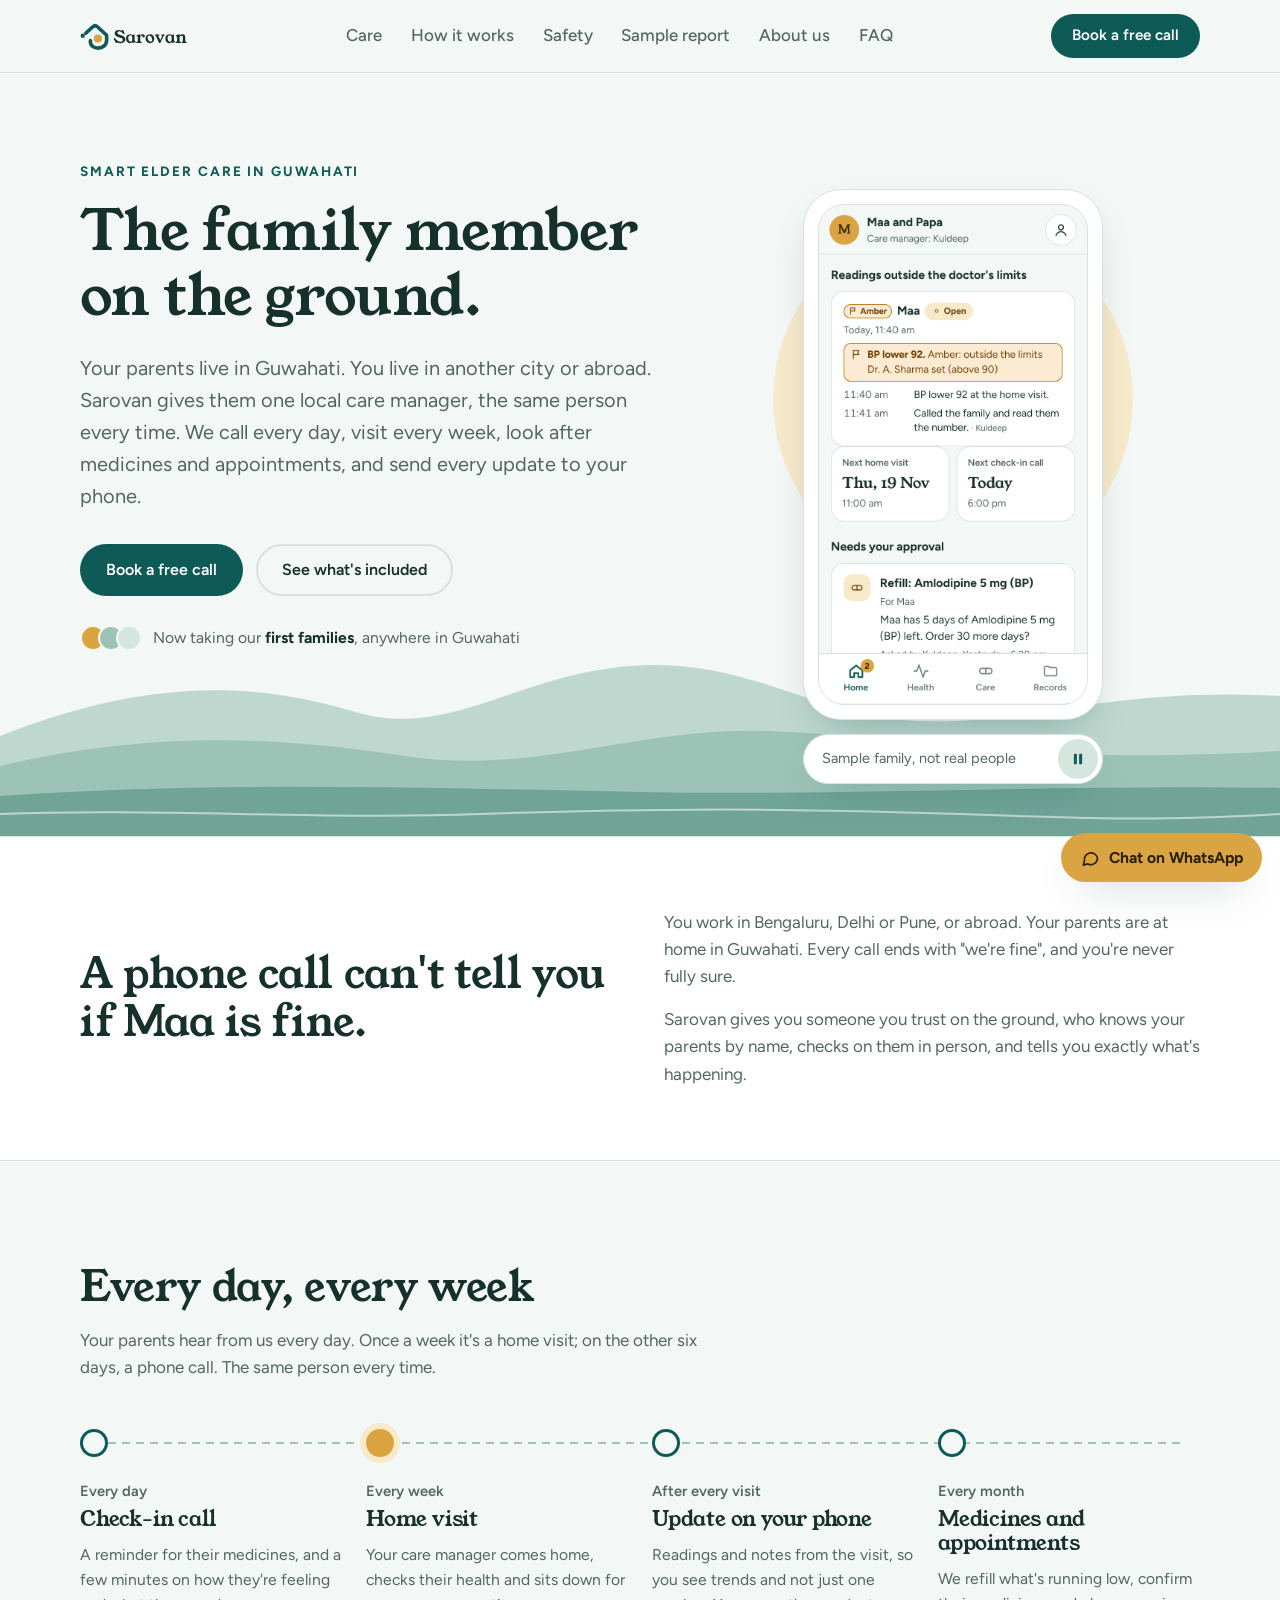
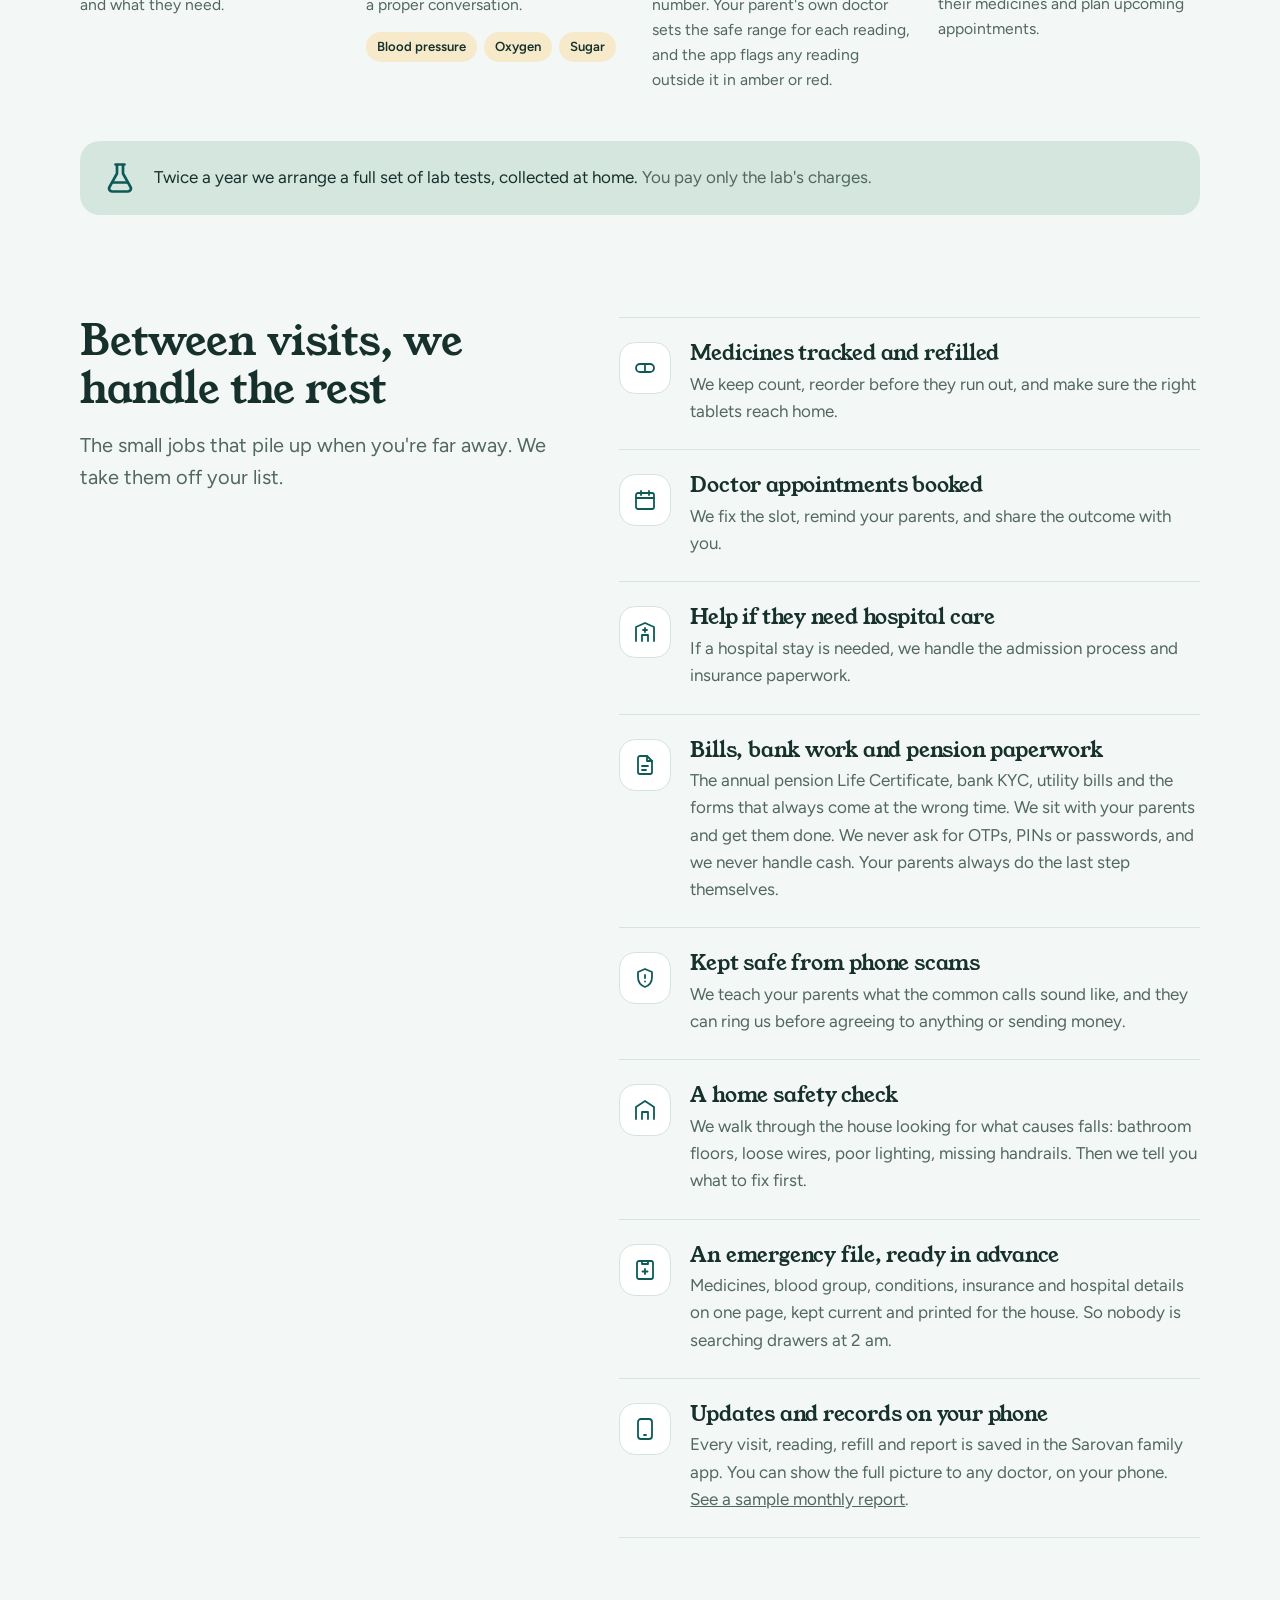
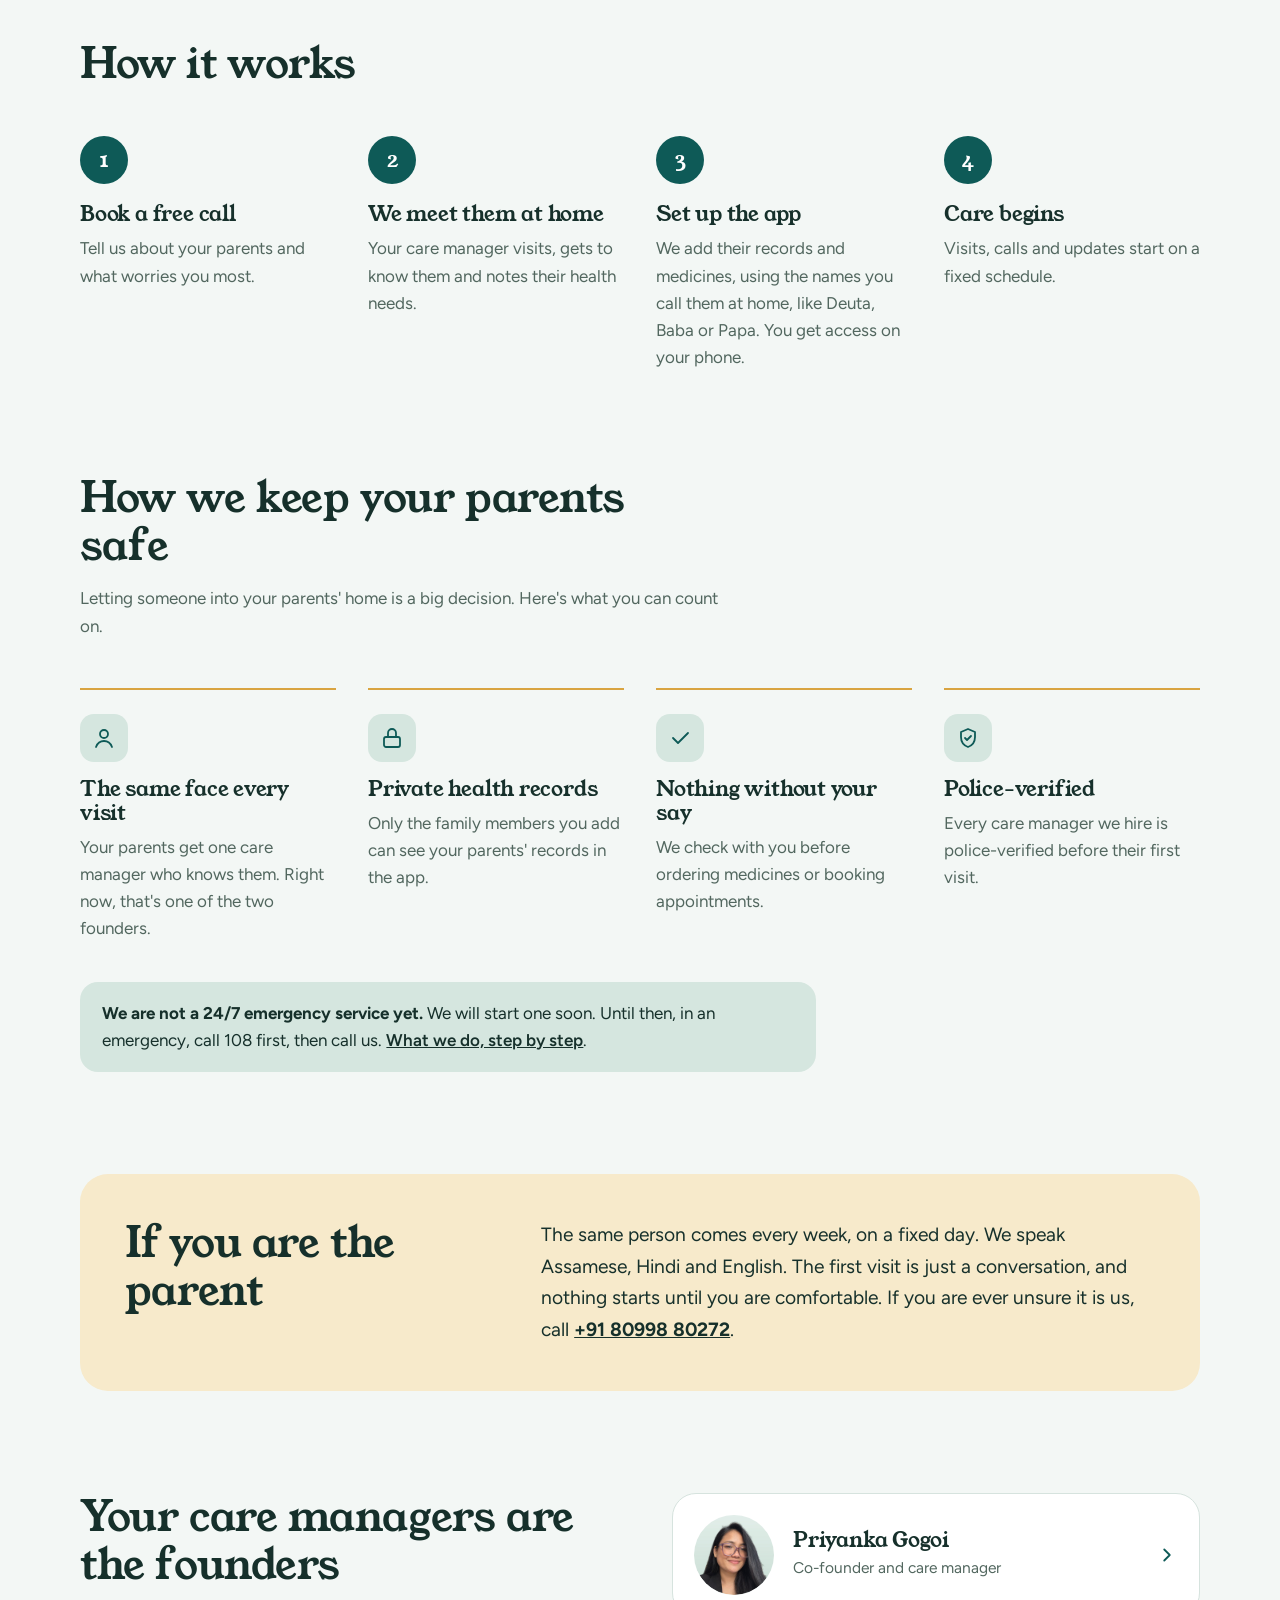
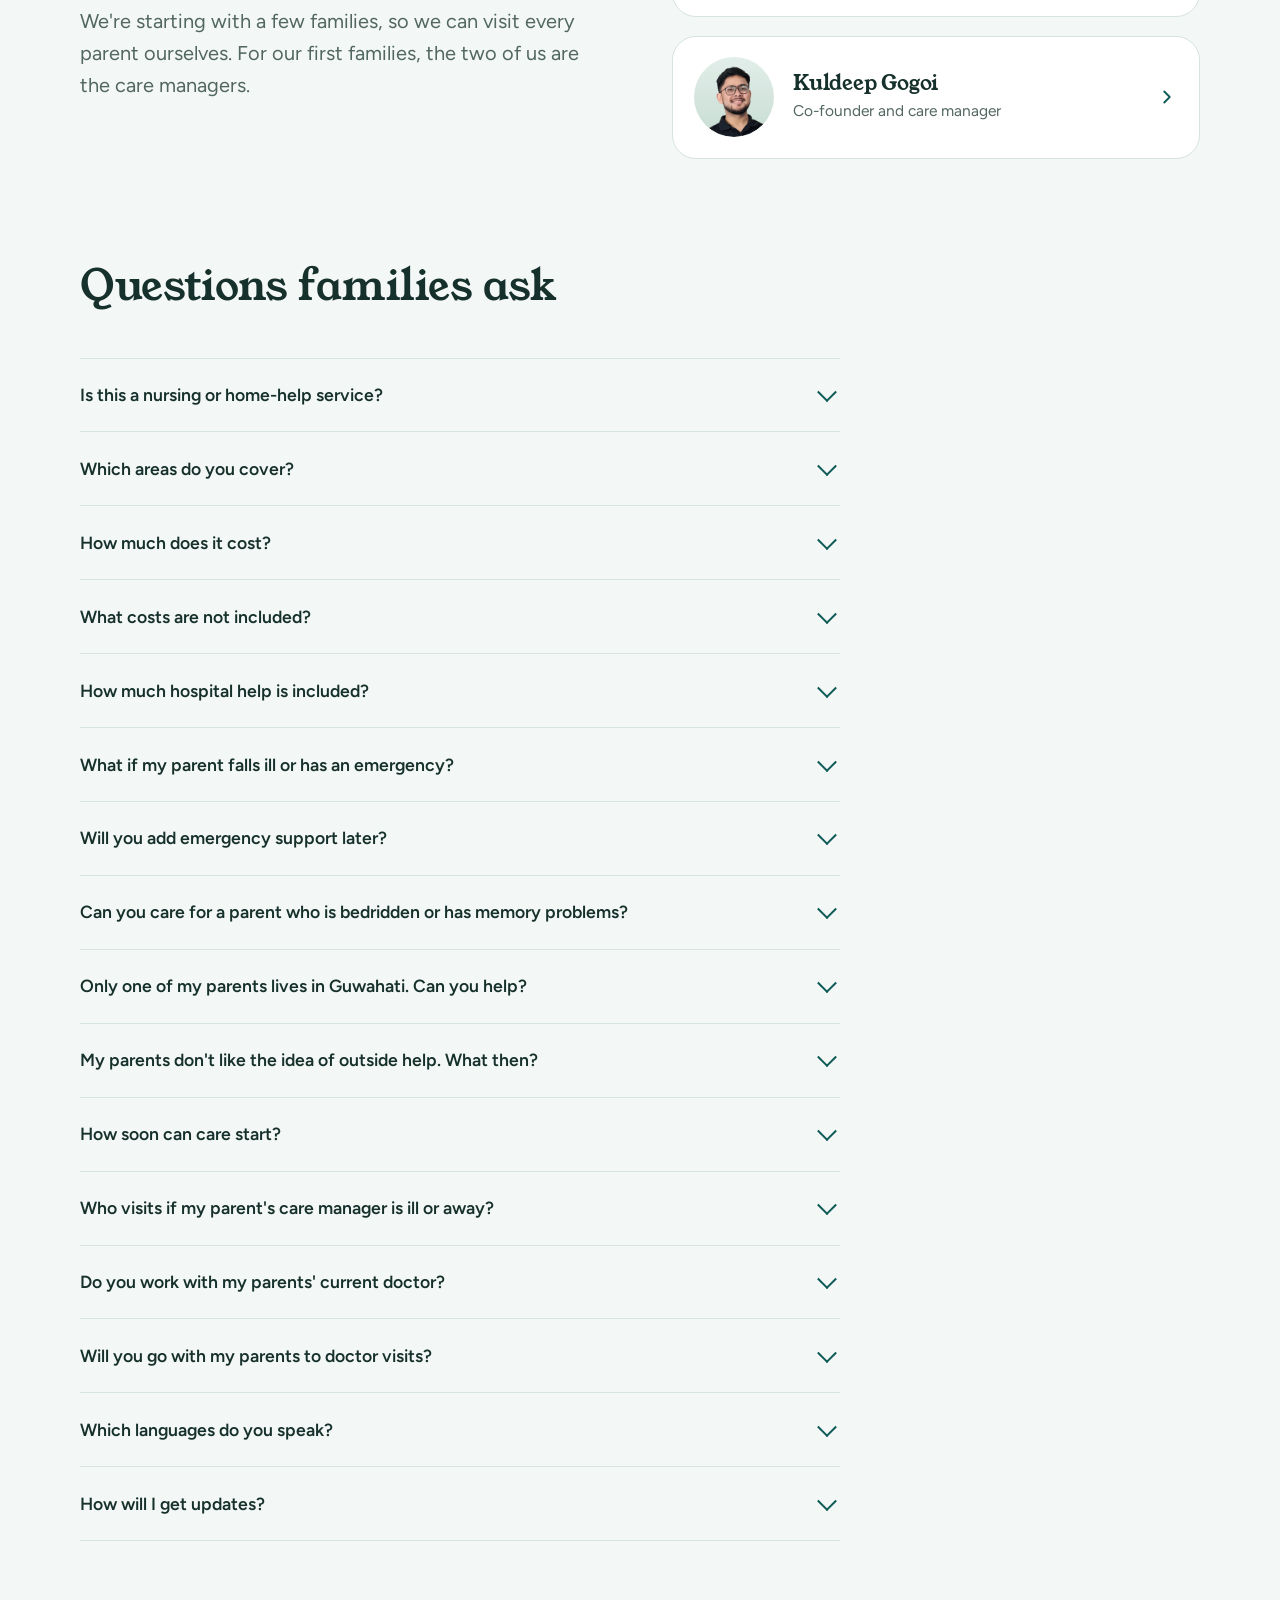
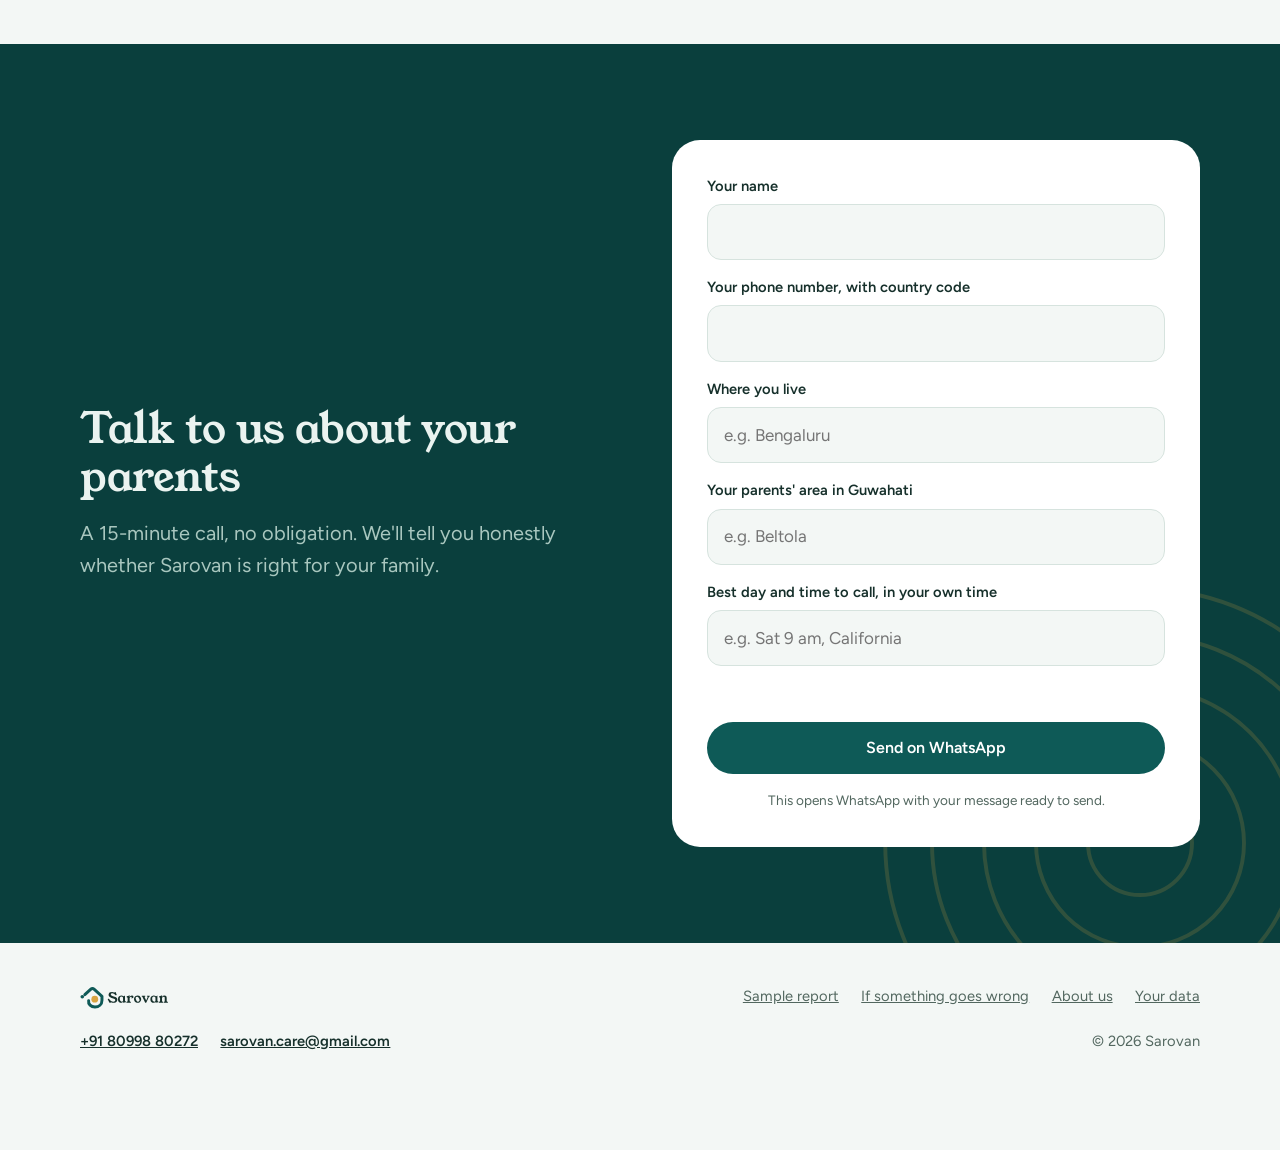
==== commit 648887aa: "Home page: 24/7 emergency service is not here yet, and starts soon - Safety section: a short note un" ====
--- a/index.html
+++ b/index.html
@@ -602,7 +602,7 @@
   <div class="wrap contact-grid">
     <div>
       <h2>Talk to us about your parents</h2>
-      <p class="lede">We'll tell you honestly whether Sarovan is right for your family.</p>
+      <p class="lede">A 15-minute call, no obligation. We'll tell you honestly whether Sarovan is right for your family.</p>
     </div>
     <form class="form" id="enquiry" novalidate>
       <div class="field">
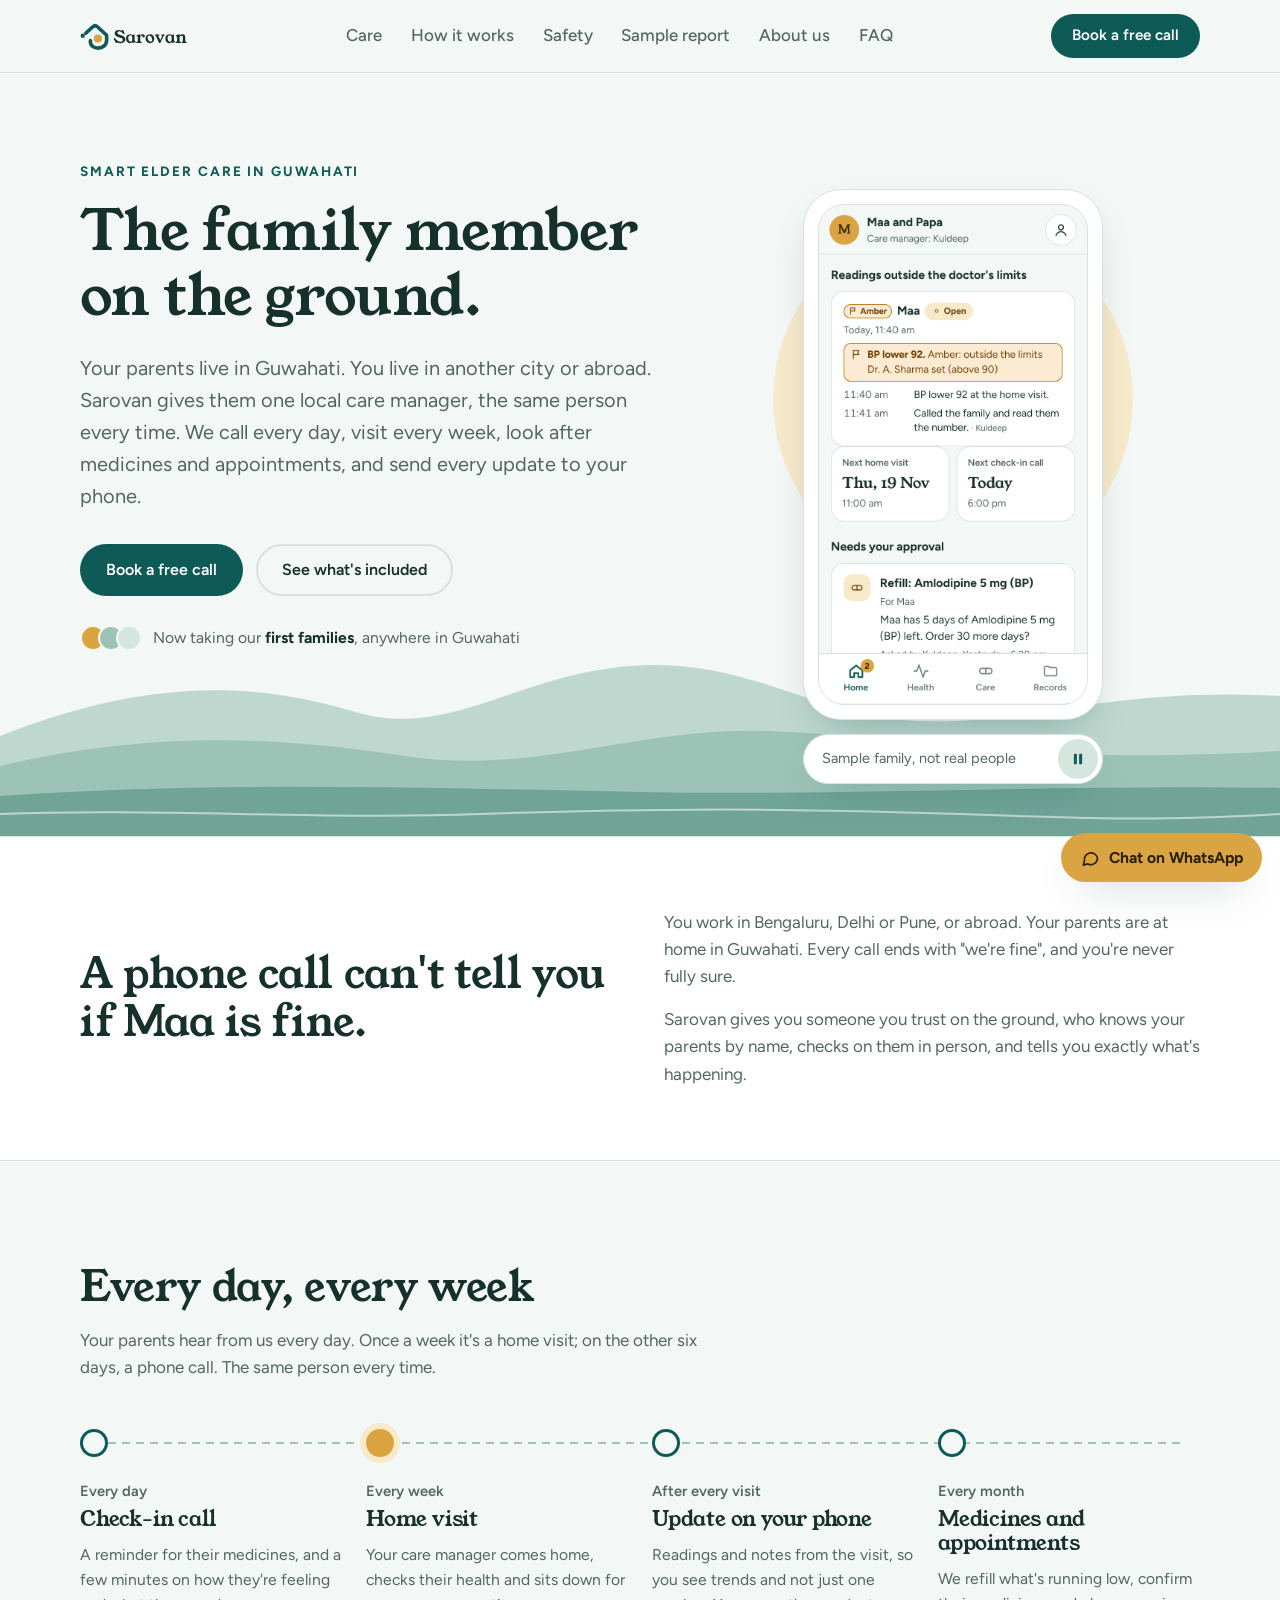
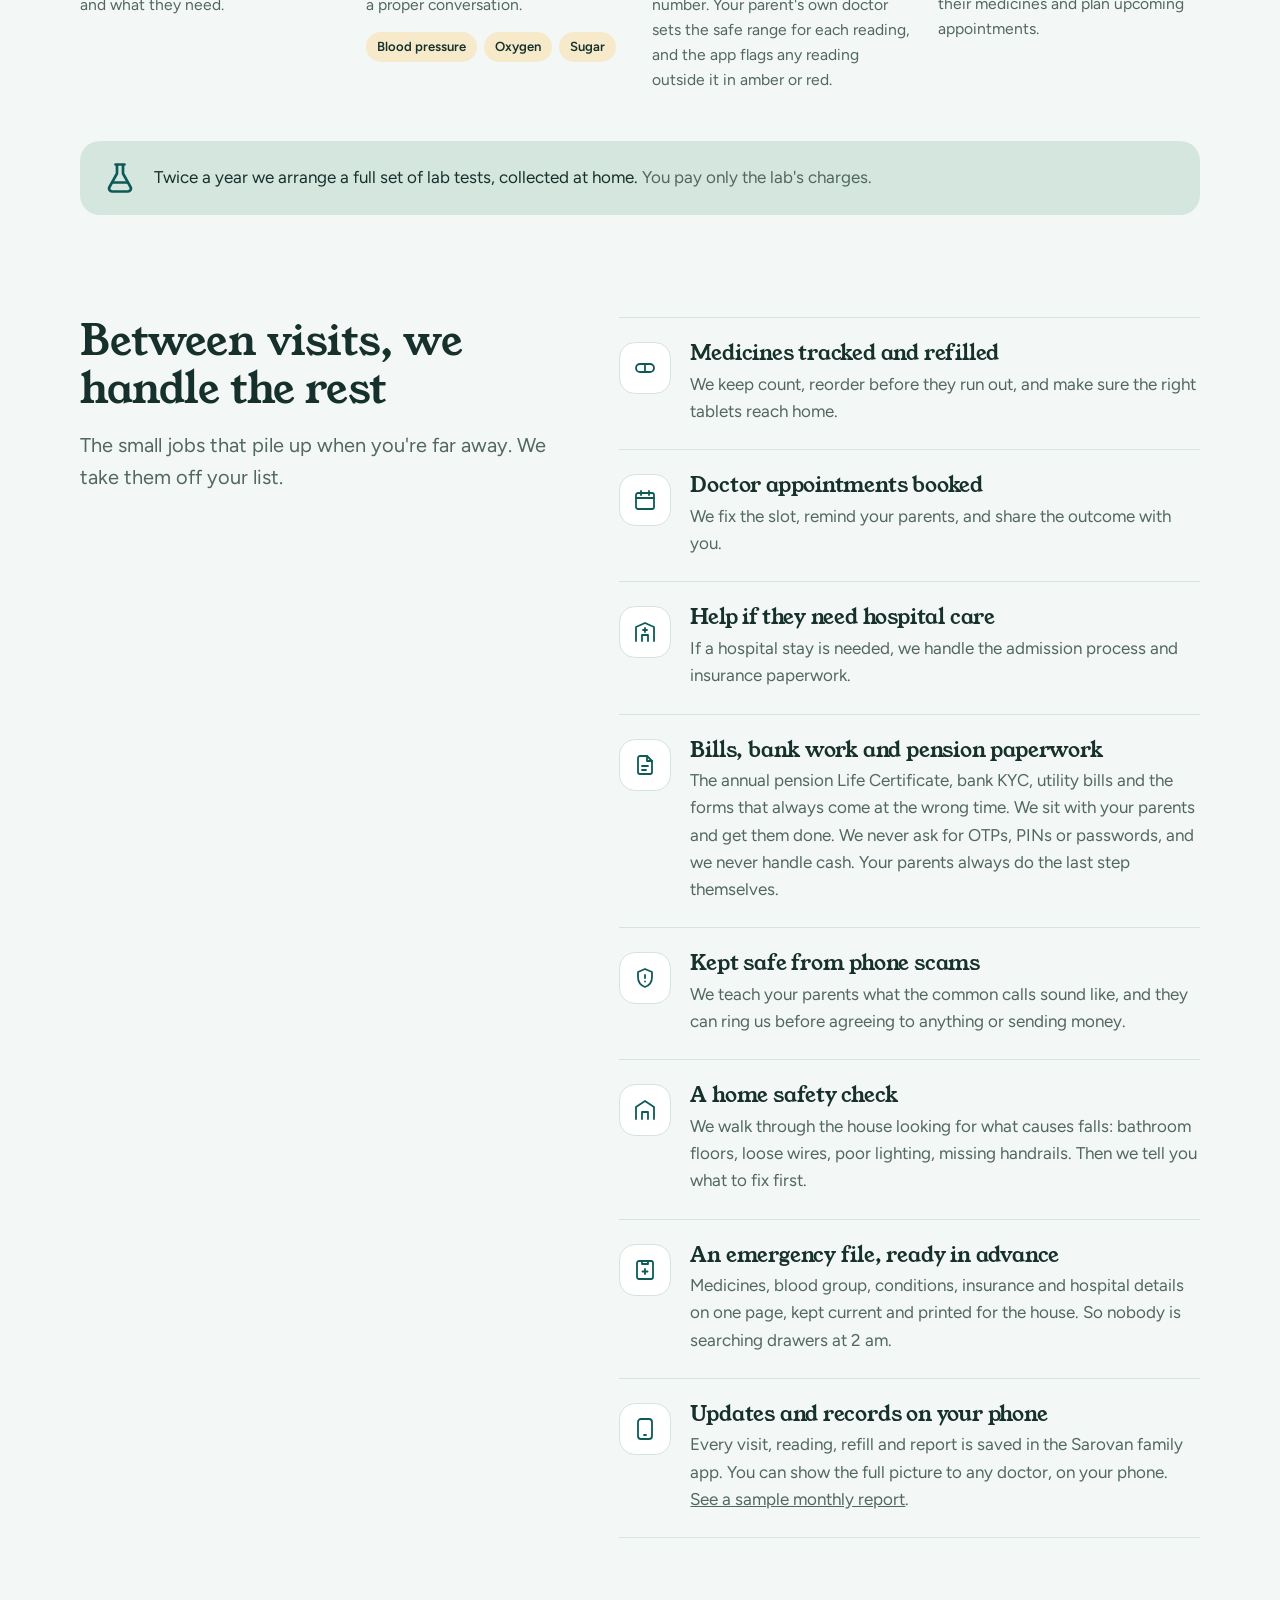
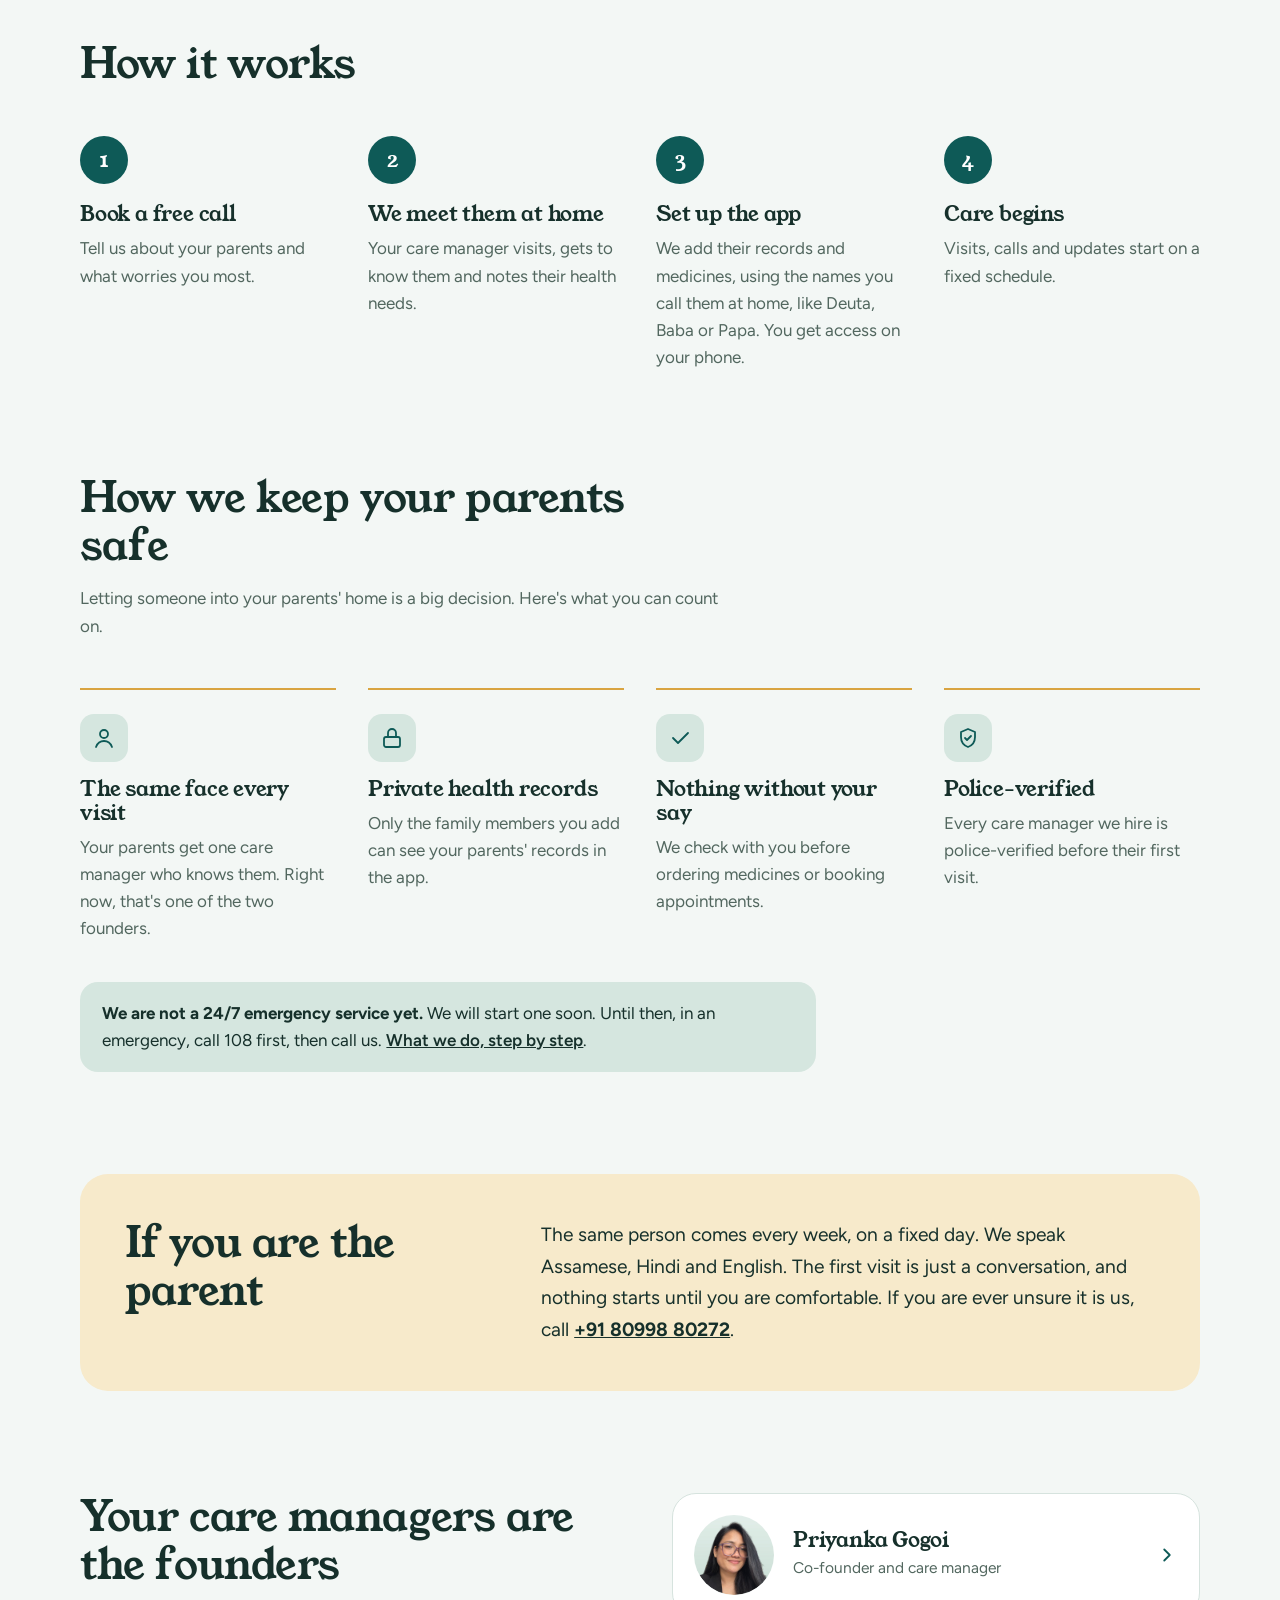
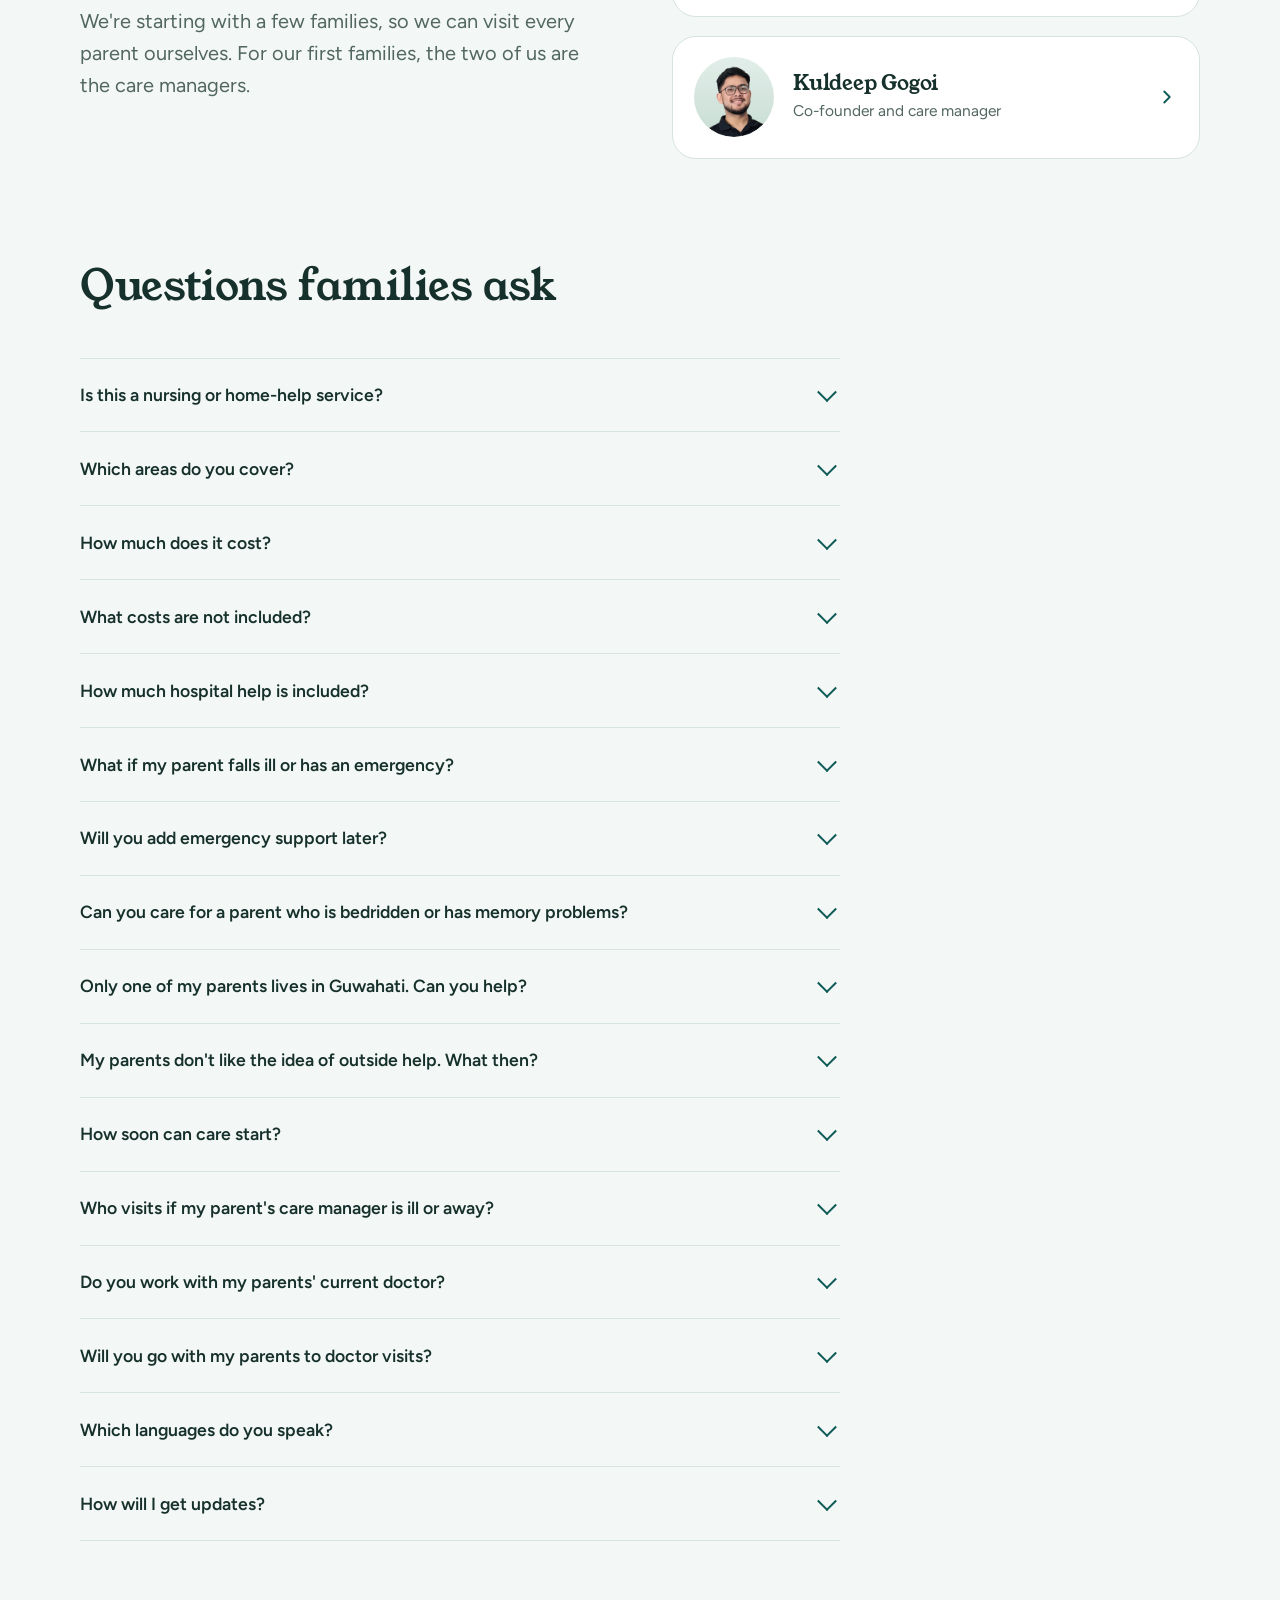
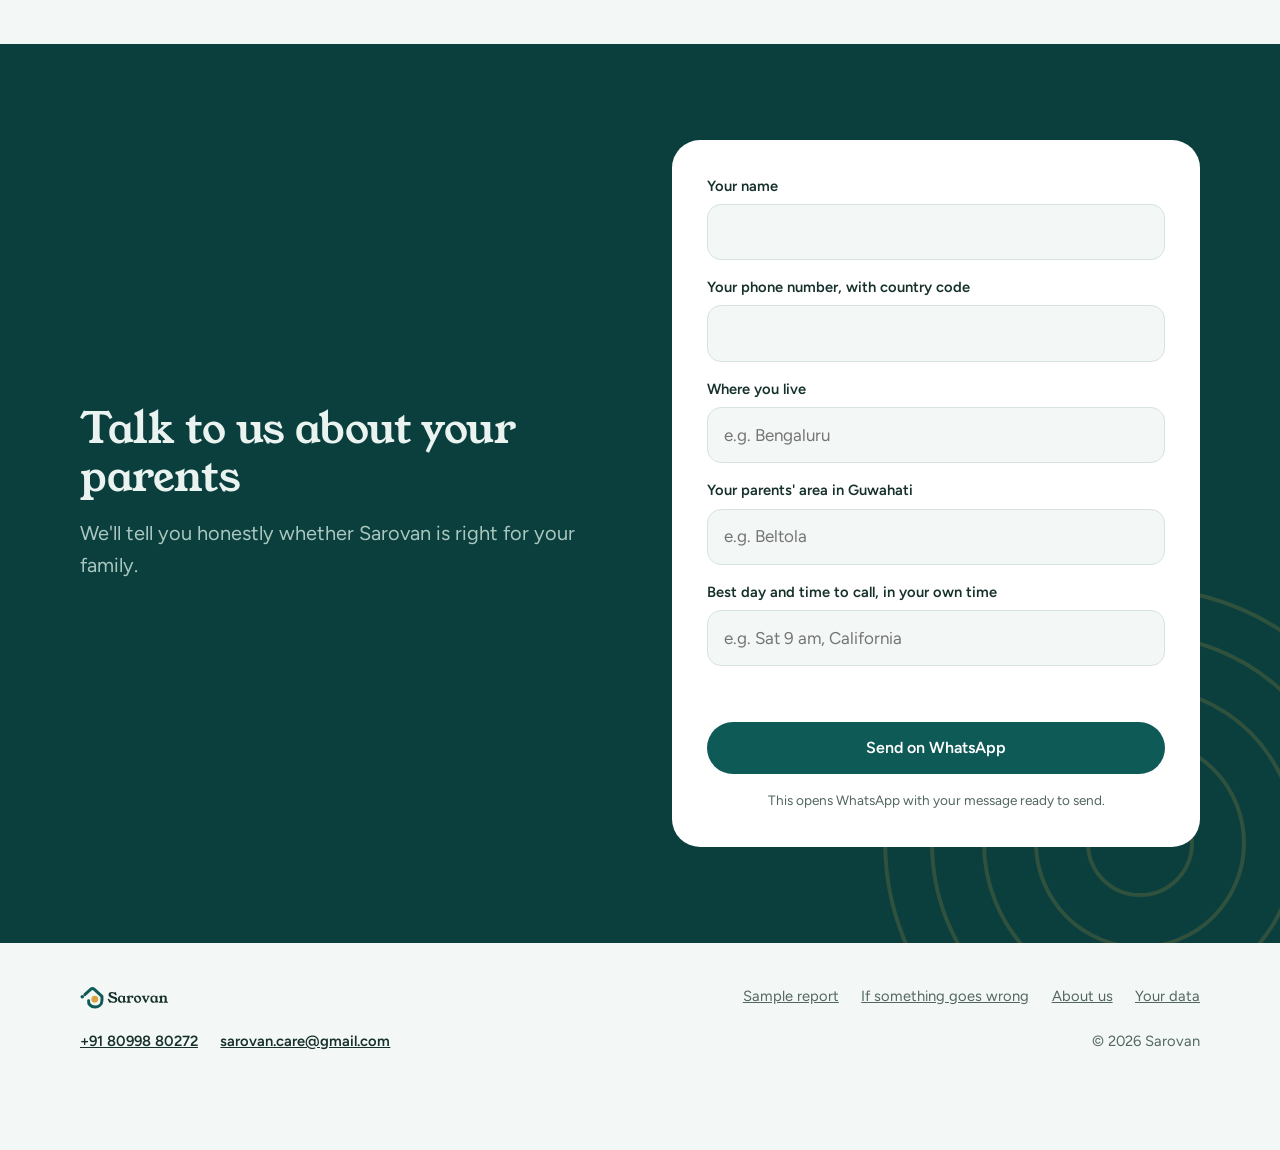
==== commit 782ac92a: "Home page: hand-scrolled app video with working tabs The app video in the top section is recorded ag" ====
--- a/index.html
+++ b/index.html
@@ -137,6 +137,13 @@
 .app-shot{position:relative;z-index:2;width:300px;max-width:100%;margin:0 0 24px}
 .phone{background:var(--surface);border-radius:38px;padding:14px;box-shadow:var(--shadow);border:1px solid var(--line)}
 .phone video{display:block;width:100%;height:auto;aspect-ratio:720/1336;border-radius:26px;border:1px solid var(--line);background:var(--bg)}
+.screen{position:relative}
+/* an invisible button over each of the app's own four tabs in the video */
+.app-tabs{position:absolute;left:1.67%;right:1.67%;bottom:0;height:10%;display:grid;grid-template-columns:repeat(4,1fr)}
+.app-tabs[hidden]{display:none}
+.app-tabs button{padding:0;border:0;background:none;cursor:pointer;-webkit-tap-highlight-color:transparent}
+.app-tabs button:focus-visible{outline-offset:-4px;border-radius:14px}
+.app-tabs.is-covered button{cursor:default}
 .shot-note{display:flex;align-items:center;justify-content:space-between;gap:.6rem;min-height:48px;margin-top:14px;padding:.25rem .3rem .25rem 1.1rem;border-radius:999px;background:var(--surface);border:1px solid var(--line);box-shadow:var(--shadow);color:var(--muted);font-size:.9rem;line-height:1.3}
 .shot-note button{flex:none;width:40px;height:40px;padding:0;border:0;border-radius:50%;background:var(--sage);color:var(--teal);display:grid;place-items:center;cursor:pointer}
 .shot-note button[hidden]{display:none}
@@ -333,9 +340,17 @@
       <div class="sun" aria-hidden="true"></div>
       <figure class="app-shot">
         <div class="phone">
-          <video id="app-video" width="720" height="1336" poster="/assets/app-walkthrough-poster.jpg" muted loop playsinline preload="none" disableremoteplayback aria-label="A video of the Sarovan family app with a sample family, Maa and Papa. It scrolls the Home screen: a reading outside the doctor's limits, two requests waiting for approval, the latest readings and the updates. Then it opens Health, Care and Records.">
-            <source src="/assets/app-walkthrough.mp4" type="video/mp4">
-          </video>
+          <div class="screen">
+            <video id="app-video" width="720" height="1336" poster="/assets/app-walkthrough-poster.jpg" muted loop playsinline preload="none" disableremoteplayback aria-label="A video of the Sarovan family app with a sample family, Maa and Papa. It shows four screens in turn. Home: a reading outside the doctor's limits, two requests waiting for approval, the latest readings and today's home visit. Health: the emergency file, then charts of blood pressure, oxygen and sugar, and a table of all readings. Care: medicines and appointments for Maa and Papa. Records: a prescription opens and closes.">
+              <source src="/assets/app-walkthrough-2.mp4" type="video/mp4">
+            </video>
+            <div class="app-tabs" id="app-tabs" role="group" aria-label="Screens in the app video" data-cover-from="43.35" data-cover-to="46.07" hidden>
+              <button type="button" data-at="0" aria-label="Show the Home screen"></button>
+              <button type="button" data-at="13.708" aria-label="Show the Health screen"></button>
+              <button type="button" data-at="34.191" aria-label="Show the Care screen"></button>
+              <button type="button" data-at="41.458" aria-label="Show the Records screen"></button>
+            </div>
+          </div>
         </div>
         <figcaption class="shot-note">
           <span>Sample family, not real people</span>
@@ -602,7 +617,7 @@
   <div class="wrap contact-grid">
     <div>
       <h2>Talk to us about your parents</h2>
-      <p class="lede">A 15-minute call, no obligation. We'll tell you honestly whether Sarovan is right for your family.</p>
+      <p class="lede">We'll tell you honestly whether Sarovan is right for your family.</p>
     </div>
     <form class="form" id="enquiry" novalidate>
       <div class="field">
@@ -704,7 +719,7 @@
 
 // The app video in the top section. It plays only while it is on screen, and not at all
 // for visitors who have asked their device for less motion or less data. The round
-// button beside "Sample family" plays and pauses it.
+// button beside "Sample family" plays and pauses it. The four tabs in it jump to a screen.
 (function () {
   var v = document.getElementById("app-video"), b = document.getElementById("app-video-toggle");
   if (!v || !b || !v.play) return;
@@ -725,6 +740,34 @@
   b.addEventListener("click", function () { wanted = v.paused; sync(); });
   b.hidden = false;
   show();
+  // The four tabs at the bottom of the video are the app's own: Home, Health, Care and
+  // Records. An invisible button lies over each. A tap jumps to the start of that screen
+  // and the video plays on from there. For visitors who asked for less motion, a still
+  // video stays still on that screen until they press play. While the open record covers
+  // the tabs in the video, the buttons do nothing.
+  var tabs = document.getElementById("app-tabs");
+  if (tabs) {
+    var coverFrom = +tabs.getAttribute("data-cover-from"), coverTo = +tabs.getAttribute("data-cover-to");
+    var covered = function () { return v.currentTime >= coverFrom && v.currentTime < coverTo; };
+    var jump = function (at) {
+      var seek = function () { v.removeEventListener("loadedmetadata", seek); try { v.currentTime = at; } catch (e) {} };
+      if (v.readyState > 0) seek();
+      else {
+        v.addEventListener("loadedmetadata", seek);
+        if (lessMotion) { v.preload = "auto"; v.load(); }
+      }
+      if (v.paused && !lessMotion) { wanted = true; sync(); }
+    };
+    tabs.addEventListener("click", function (e) {
+      var t = e.target;
+      while (t && t !== tabs && t.tagName !== "BUTTON") t = t.parentNode;
+      if (!t || t === tabs || covered()) return;
+      jump(+t.getAttribute("data-at"));
+    });
+    // only the mouse pointer's shape; the check above is what stops a press
+    v.addEventListener("timeupdate", function () { tabs.classList.toggle("is-covered", covered()); });
+    tabs.hidden = false;
+  }
   if ("IntersectionObserver" in window) {
     // Counted as on screen once a fifth of it shows. (Browsers disagree on isIntersecting below the threshold.)
     new IntersectionObserver(function (entries) { onScreen = entries[entries.length - 1].intersectionRatio >= 0.19; sync(); }, { threshold: 0.2 }).observe(v);
